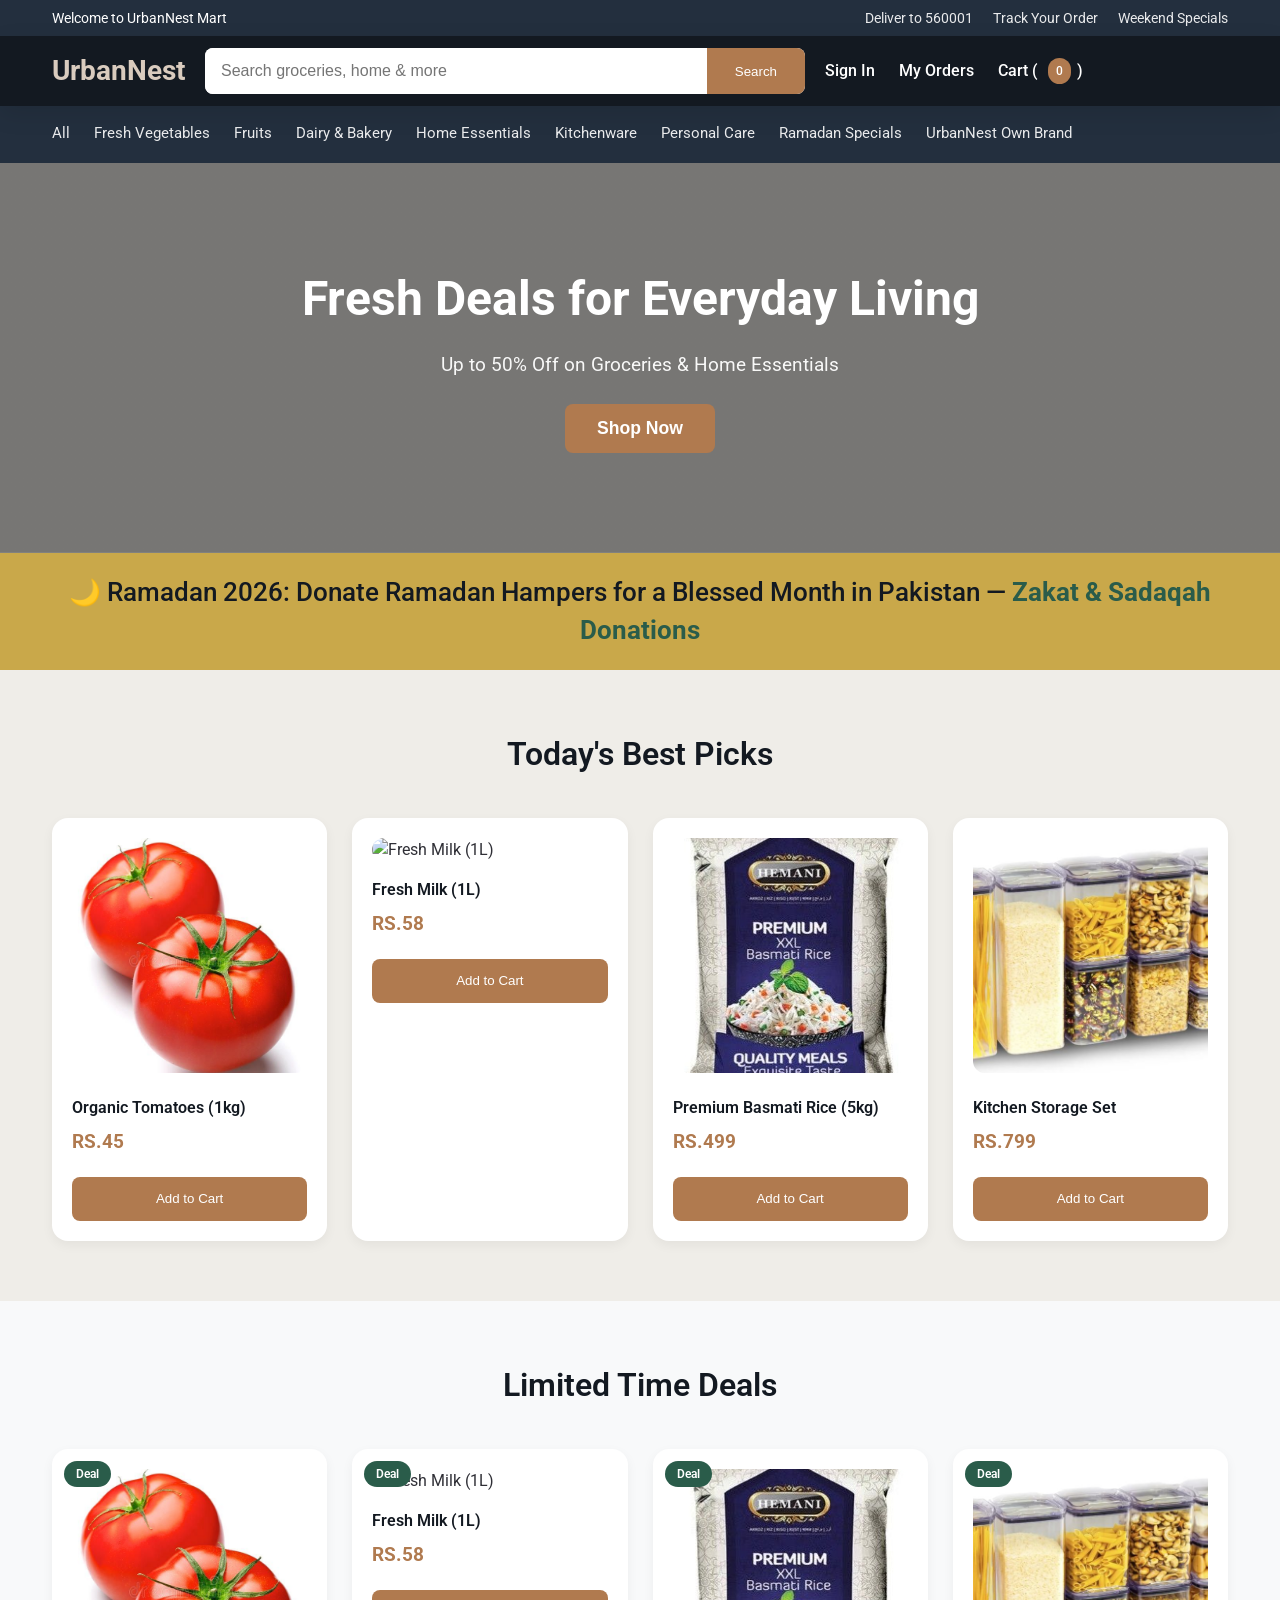
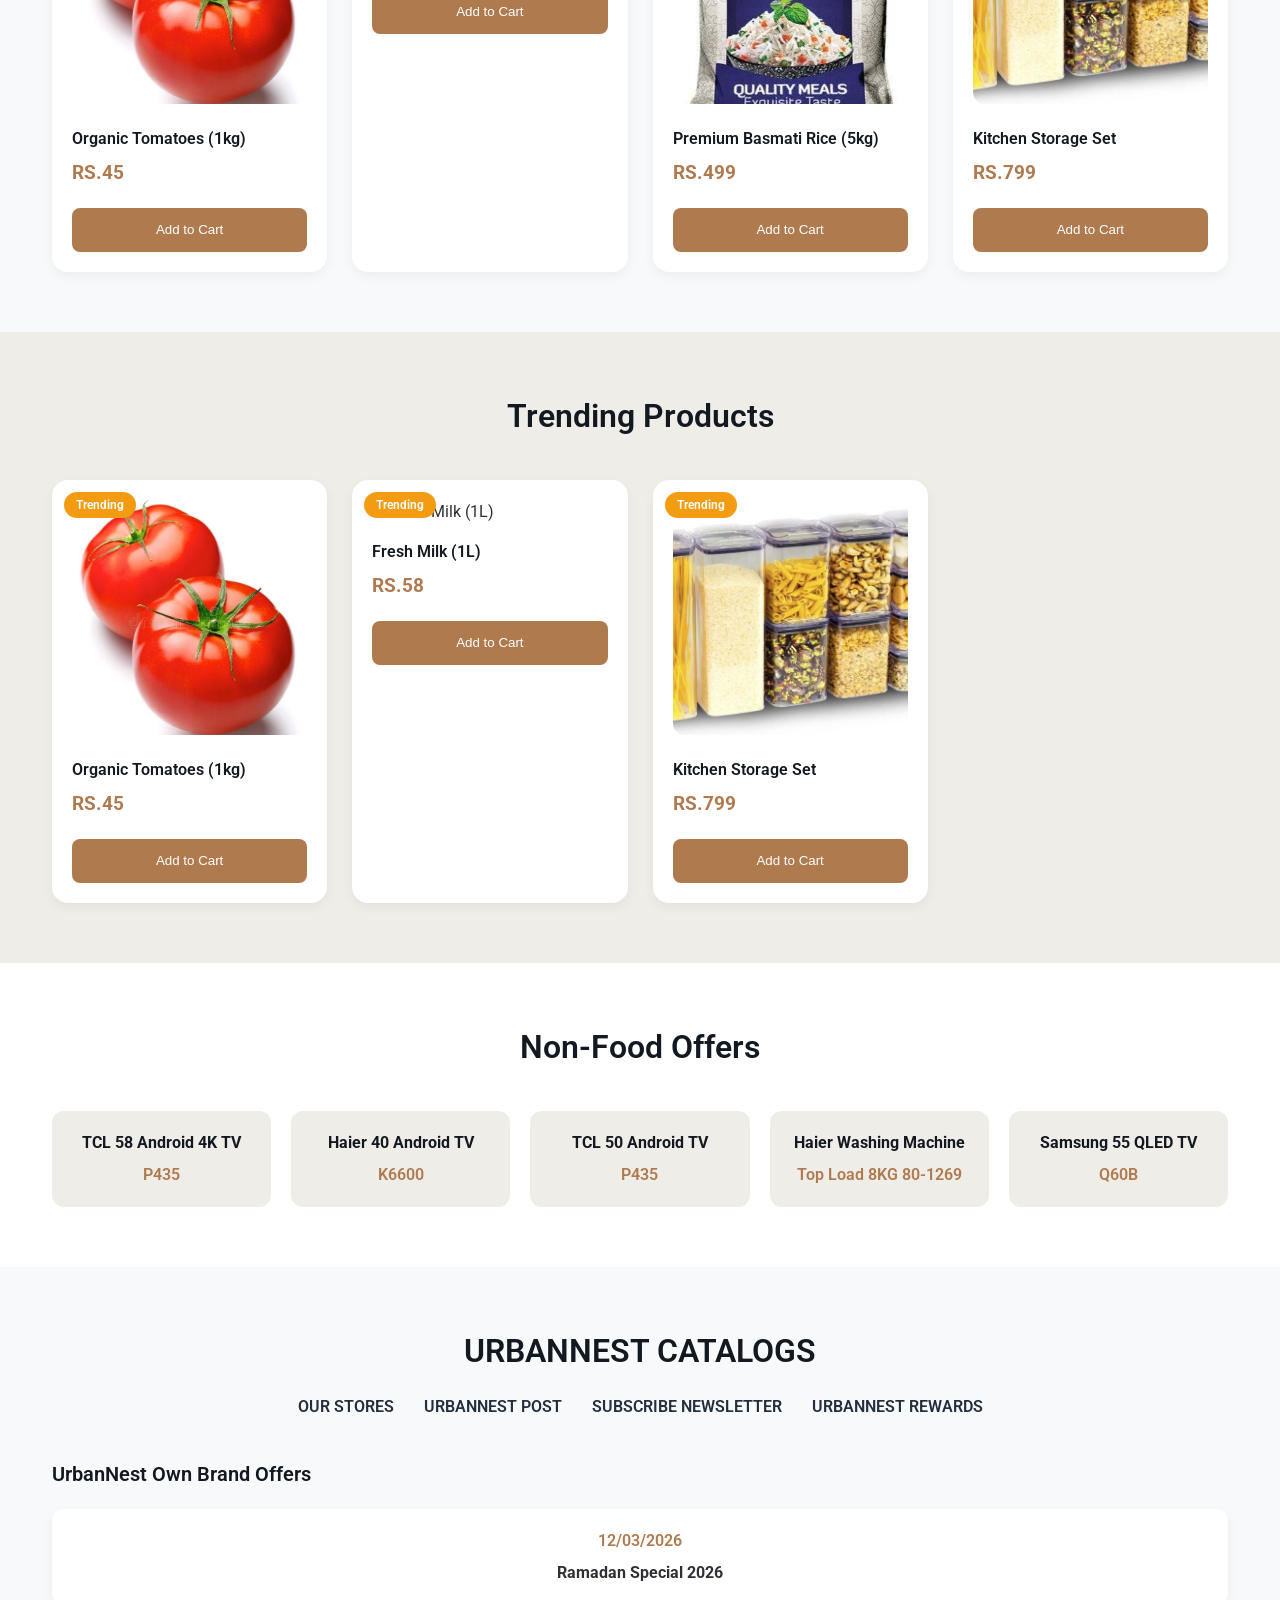
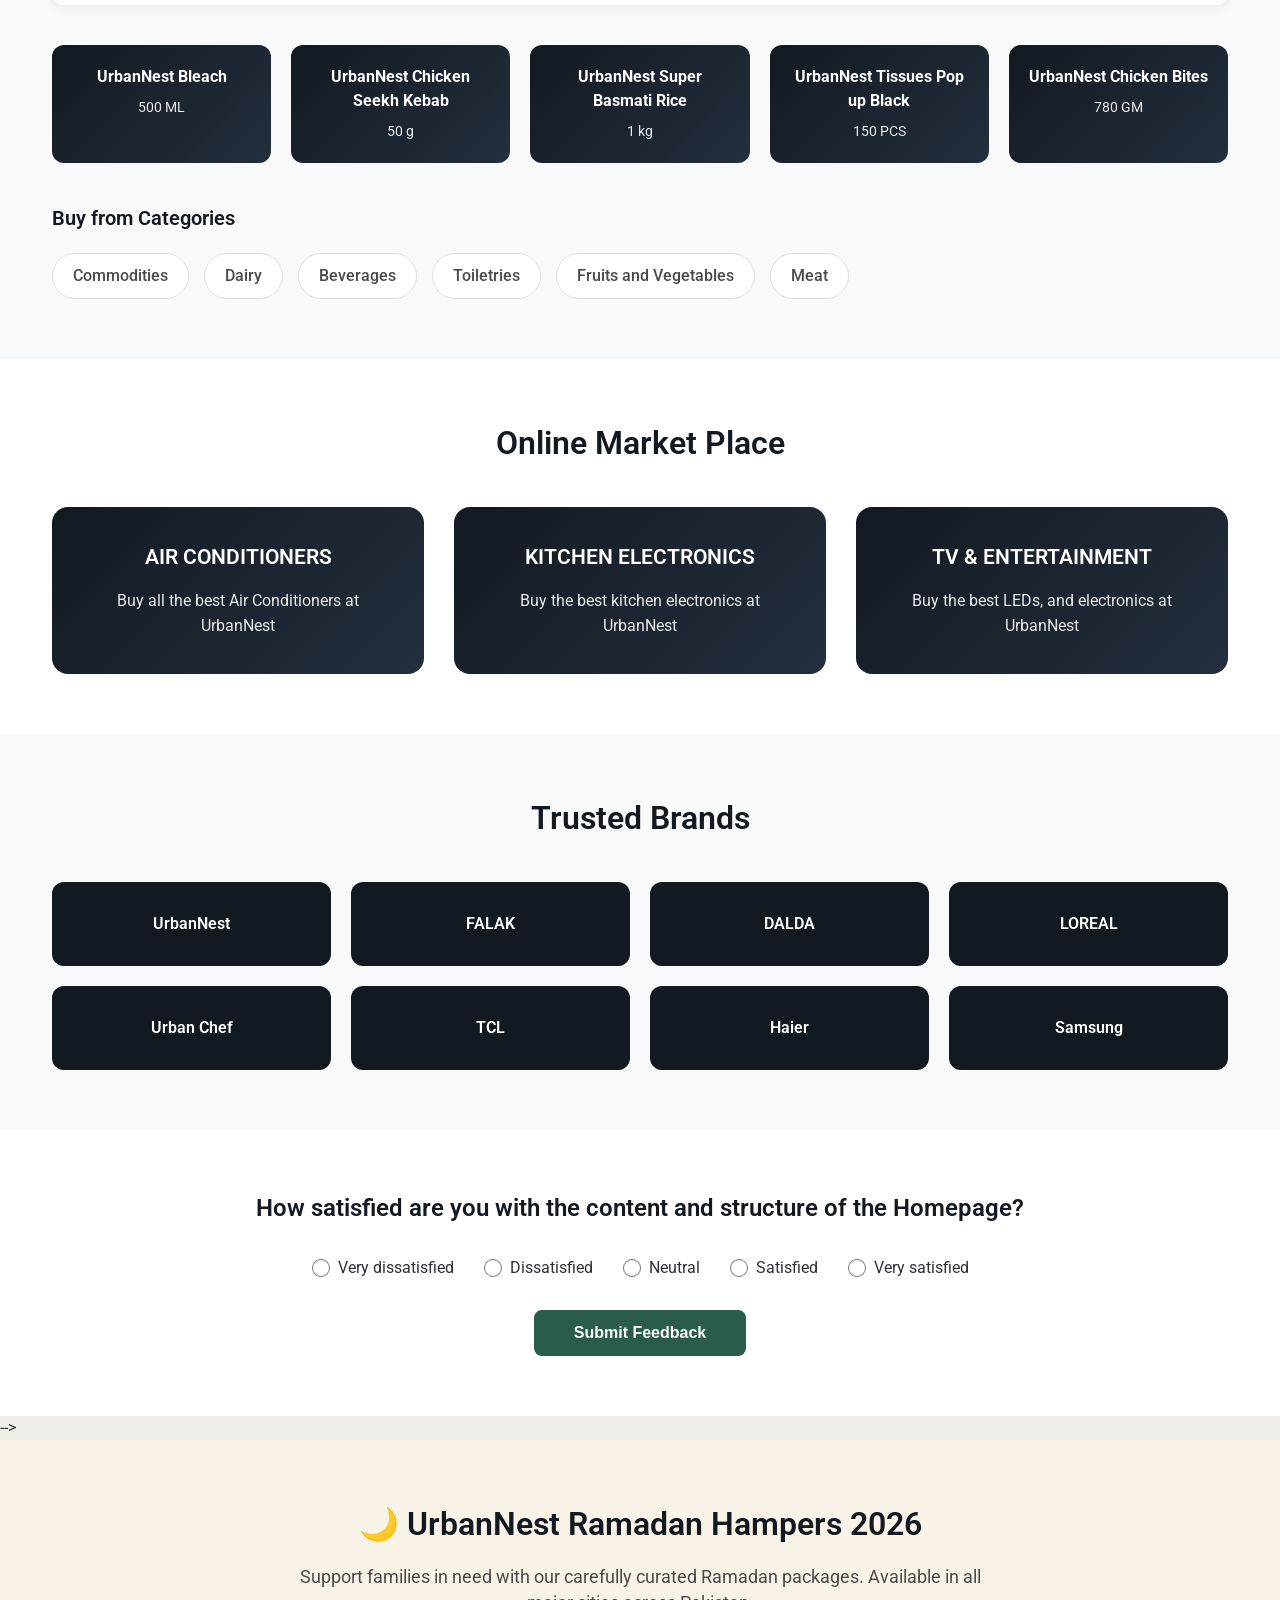
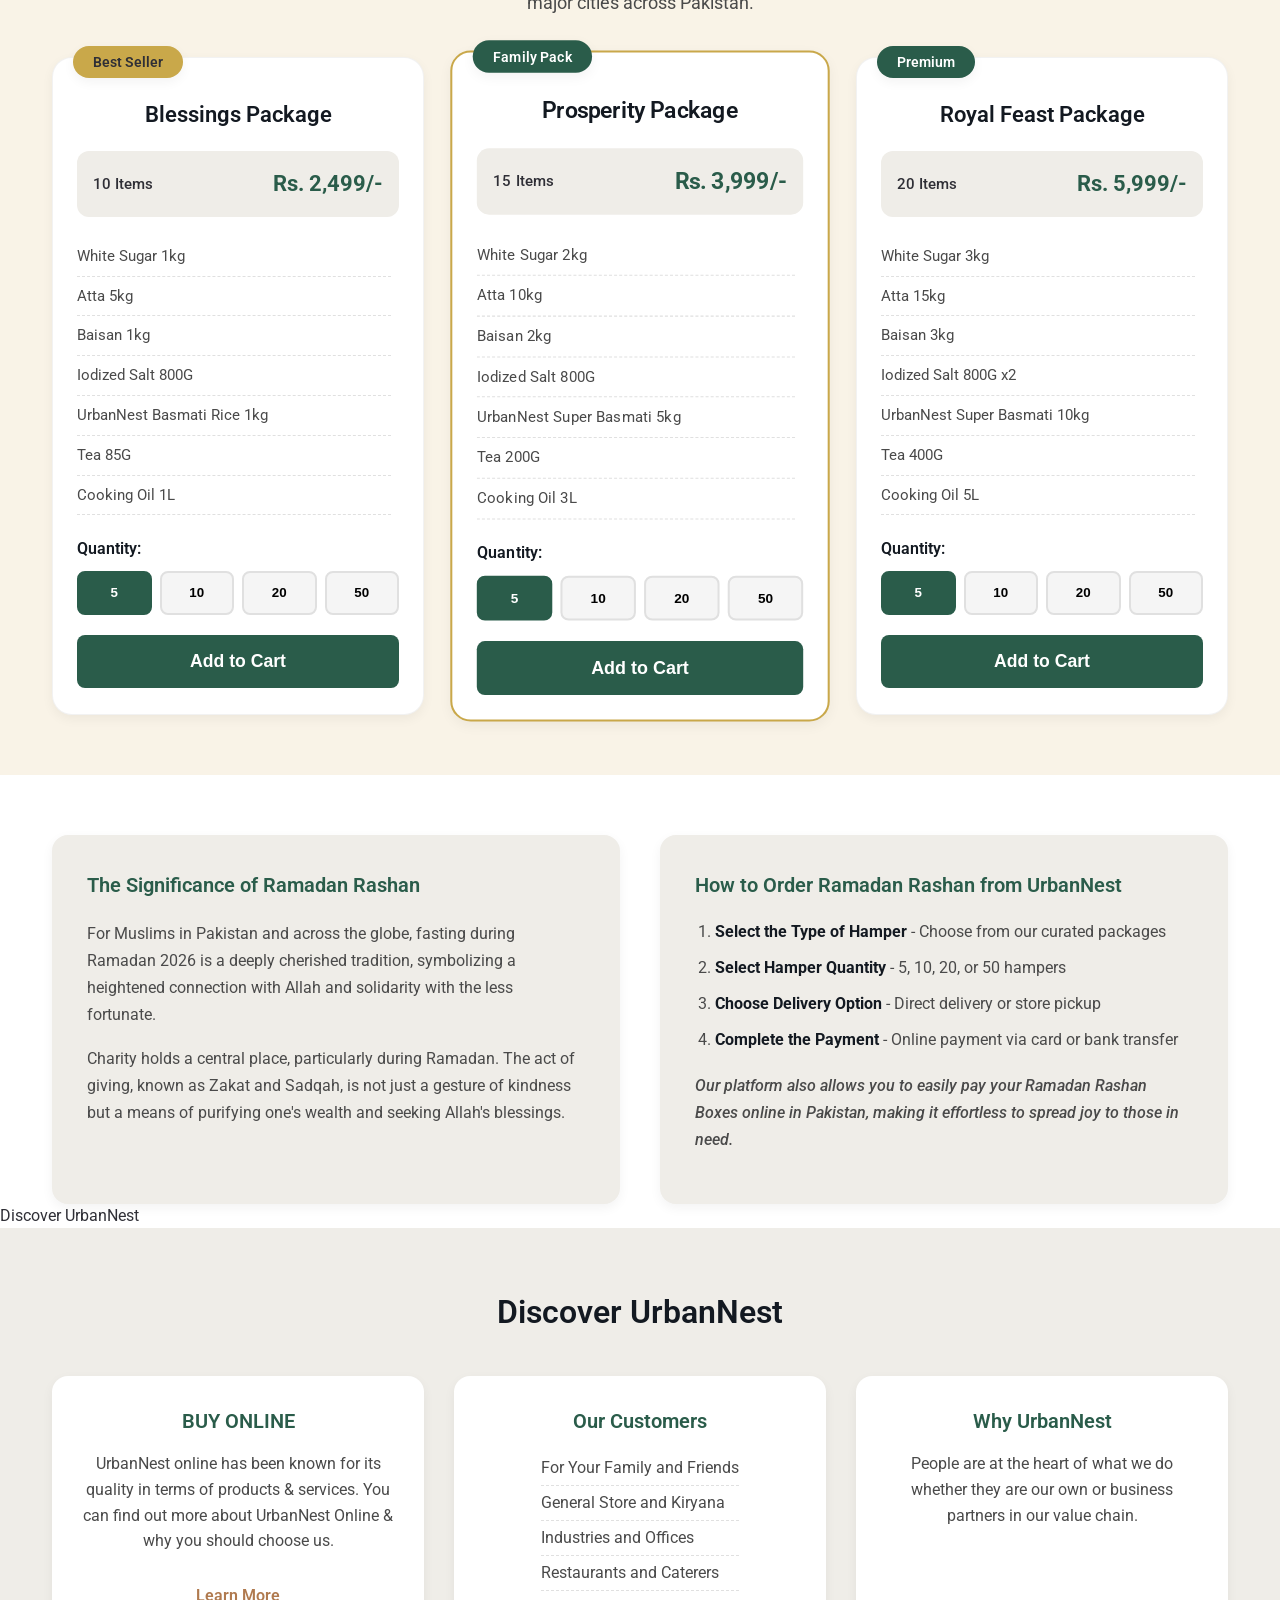
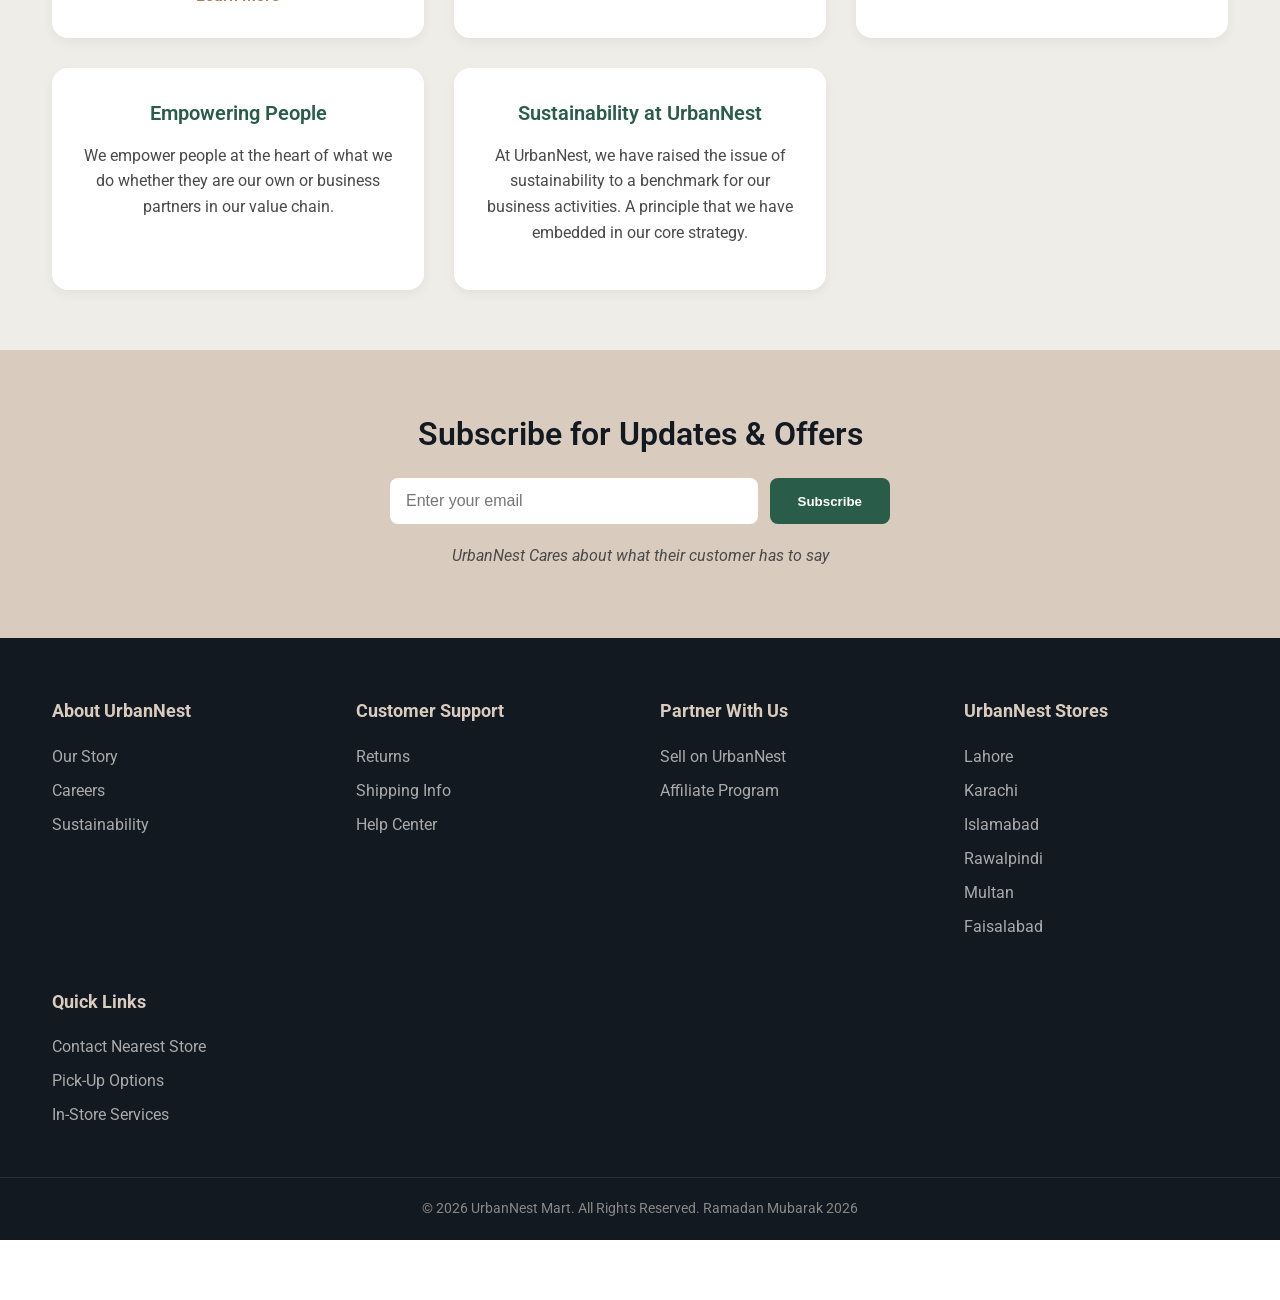
==== index.html @ 9dba978e "adjusted logical flow n margins" ====
<!doctype html>
<html lang="en">
  <head>
    <meta charset="UTF-8" />
    <meta name="viewport" content="width=device-width, initial-scale=1.0" />
    <title>UrbanNest Mart - Ramadan Hampers 2026</title>
    <link rel="stylesheet" href="style.css" />
    <link href="https://fonts.googleapis.com/css2?family=Roboto:wght@400;500;700&display=swap" rel="stylesheet" />
  </head>
  <body>
    <!-- ===== TOP UTILITIES & NAVIGATION ===== -->
    <!-- Top Utility Bar -->
    <div class="topbar">
      <div class="container topbar-inner">
        <span>Welcome to UrbanNest Mart</span>
        <div class="topbar-links">
          <a href="#">Deliver to 560001</a>
          <a href="#">Track Your Order</a>
          <a href="#">Weekend Specials</a>
        </div>
      </div>
    </div>

    <!-- Main Navbar -->
    <header class="navbar">
      <div class="container navbar-inner">
        <div class="logo">UrbanNest</div>
        <button class="nav-toggle">☰</button>
        <div class="search">
          <input type="text" placeholder="Search groceries, home & more" />
          <button type="button">Search</button>
        </div>
        <div class="nav-actions">
          <a href="#">Sign In</a>
          <a href="#">My Orders</a>
          <a href="cart.html"> Cart (<span id="cartCount">0</span>) </a>
        </div>
      </div>
    </header>

    <!-- Category Strip -->
    <div class="category-strip">
      <div class="container categories">
        <a href="#" onclick="filterProductsByCategory('all')">All</a>
        <a href="#" onclick="filterProductsByCategory('vegetables')">Fresh Vegetables</a>
        <a href="#" onclick="filterProductsByCategory('fruits')">Fruits</a>
        <a href="#" onclick="filterProductsByCategory('dairy')">Dairy & Bakery</a>
        <a href="#" onclick="filterProductsByCategory('home')">Home Essentials</a>
        <a href="#" onclick="filterProductsByCategory('kitchen')">Kitchenware</a>
        <a href="#" onclick="filterProductsByCategory('personal')">Personal Care</a>
        <a href="#">Ramadan Specials</a>
        <a href="#">UrbanNest Own Brand</a>
      </div>
    </div>

    <!-- ===== HERO & MAIN PROMOTIONS ===== -->
    <!-- Hero Section -->
    <section class="hero">
      <div class="container hero-content">
        <div class="hero-text">
          <h1>Fresh Deals for Everyday Living</h1>
          <p>Up to 50% Off on Groceries & Home Essentials</p>
          <button type="button">Shop Now</button>
        </div>
      </div>
    </section>

    <!-- Promo Banner -->
    <section class="promo-banner">
      <div class="container">
        <h2>
          🌙 Ramadan 2026: Donate Ramadan Hampers for a Blessed Month in Pakistan —
          <span class="highlight">Zakat & Sadaqah Donations</span>
        </h2>
      </div>
    </section>

    <!-- ===== PRODUCT SECTIONS ===== -->
    <!-- Today's Best Picks -->
    <section class="section">
      <div class="container">
        <div class="section-header">
          <h2>Today's Best Picks</h2>
        </div>
        <div class="product-grid" id="productGrid"></div>
      </div>
    </section>

    <!-- Limited Time Deals -->
    <section class="section light-bg">
      <div class="container">
        <div class="section-header">
          <h2>Limited Time Deals</h2>
        </div>
        <div class="product-grid" id="dealsGrid"></div>
      </div>
    </section>

    <!-- Trending Products -->
    <section class="section">
      <div class="container">
        <div class="section-header">
          <h2>Trending Products</h2>
        </div>
        <div class="product-grid" id="trendingGrid"></div>
      </div>
    </section>

    <!-- Non-Food Offers Section -->
    <section class="non-food-section">
      <div class="container">
        <h2>Non-Food Offers</h2>
        <div class="electronics-grid">
          <div class="electronic-item">
            <h4>TCL 58 Android 4K TV</h4>
            <p>P435</p>
          </div>
          <div class="electronic-item">
            <h4>Haier 40 Android TV</h4>
            <p>K6600</p>
          </div>
          <div class="electronic-item">
            <h4>TCL 50 Android TV</h4>
            <p>P435</p>
          </div>
          <div class="electronic-item">
            <h4>Haier Washing Machine</h4>
            <p>Top Load 8KG 80-1269</p>
          </div>
          <div class="electronic-item">
            <h4>Samsung 55 QLED TV</h4>
            <p>Q60B</p>
          </div>
        </div>
      </div>
    </section>

    <!-- UrbanNest Catalog Section -->
    <section class="catalog-section">
      <div class="container">
        <div class="catalog-header">
          <h2>URBANNEST CATALOGS</h2>
          <div class="catalog-links">
            <a href="#">OUR STORES</a>
            <a href="#">URBANNEST POST</a>
            <a href="#">SUBSCRIBE NEWSLETTER</a>
            <a href="#">URBANNEST REWARDS</a>
          </div>
        </div>

        <div class="own-brand-offers">
          <h3>UrbanNest Own Brand Offers</h3>
          <div class="offers-grid">
            <div class="offer-item">
              <span class="offer-date">12/03/2026</span>
              <h4>Ramadan Special 2026</h4>
            </div>
          </div>
        </div>

        <div class="brand-products">
          <div class="brand-product-card">
            <h4>UrbanNest Bleach</h4>
            <p>500 ML</p>
          </div>
          <div class="brand-product-card">
            <h4>UrbanNest Chicken Seekh Kebab</h4>
            <p>50 g</p>
          </div>
          <div class="brand-product-card">
            <h4>UrbanNest Super Basmati Rice</h4>
            <p>1 kg</p>
          </div>
          <div class="brand-product-card">
            <h4>UrbanNest Tissues Pop up Black</h4>
            <p>150 PCS</p>
          </div>
          <div class="brand-product-card">
            <h4>UrbanNest Chicken Bites</h4>
            <p>780 GM</p>
          </div>
        </div>

        <div class="category-buy-links">
          <h3>Buy from Categories</h3>
          <div class="category-tags">
            <a href="#">Commodities</a>
            <a href="#">Dairy</a>
            <a href="#">Beverages</a>
            <a href="#">Toiletries</a>
            <a href="#">Fruits and Vegetables</a>
            <a href="#">Meat</a>
          </div>
        </div>
      </div>
    </section>

    <!-- Online Marketplace Section -->
    <section class="marketplace-section">
      <div class="container">
        <h2>Online Market Place</h2>
        <div class="marketplace-grid">
          <div class="marketplace-card">
            <h3>AIR CONDITIONERS</h3>
            <p>Buy all the best Air Conditioners at UrbanNest</p>
          </div>
          <div class="marketplace-card">
            <h3>KITCHEN ELECTRONICS</h3>
            <p>Buy the best kitchen electronics at UrbanNest</p>
          </div>
          <div class="marketplace-card">
            <h3>TV & ENTERTAINMENT</h3>
            <p>Buy the best LEDs, and electronics at UrbanNest</p>
          </div>
        </div>
      </div>
    </section>

    <!-- Brands Section -->
    <section class="section light-bg">
      <div class="container">
        <div class="section-header">
          <h2>Trusted Brands</h2>
        </div>
        <div class="brand-grid">
          <div class="brand-card">UrbanNest</div>
          <div class="brand-card">FALAK</div>
          <div class="brand-card">DALDA</div>
          <div class="brand-card">LOREAL</div>
          <div class="brand-card">Urban Chef</div>
          <div class="brand-card">TCL</div>
          <div class="brand-card">Haier</div>
          <div class="brand-card">Samsung</div>
        </div>
      </div>
    </section>

 
    <!-- ===== FEEDBACK SECTION ===== -->
    <section class="feedback-section">
      <div class="container">
        <h2>How satisfied are you with the content and structure of the Homepage?</h2>
        <div class="rating-options">
          <label><input type="radio" name="satisfaction" value="1"> Very dissatisfied</label>
          <label><input type="radio" name="satisfaction" value="2"> Dissatisfied</label>
          <label><input type="radio" name="satisfaction" value="3"> Neutral</label>
          <label><input type="radio" name="satisfaction" value="4"> Satisfied</label>
          <label><input type="radio" name="satisfaction" value="5"> Very satisfied</label>
        </div>
        <button class="submit-feedback">Submit Feedback</button>
      </div>
    </section> -->

    <!-- Ramadan Hampers Section (Featured) -->
    <section class="ramadan-hampers-section">
      <div class="container">
        <div class="section-header">
          <h2>🌙 UrbanNest Ramadan Hampers 2026</h2>
          <p>Support families in need with our carefully curated Ramadan packages. Available in all major cities across Pakistan.</p>
        </div>

        <div class="hampers-grid">
          <!-- Package 1 - Blessings -->
          <div class="hamper-card">
            <div class="hamper-badge">Best Seller</div>
            <h3>Blessings Package</h3>
            <div class="hamper-items-info">
              <span class="items-count">10 Items</span>
              <span class="hamper-price">Rs. 2,499/-</span>
            </div>
            <div class="hamper-items-list">
              <ul>
                <li>White Sugar 1kg</li>
                <li>Atta 5kg</li>
                <li>Baisan 1kg</li>
                <li>Iodized Salt 800G</li>
                <li>UrbanNest Basmati Rice 1kg</li>
                <li>Tea 85G</li>
                <li>Cooking Oil 1L</li>
                <li>Dates 500g</li>
                <li>Lentils 1kg</li>
                <li>Milk Powder 400g</li>
              </ul>
            </div>
            <div class="quantity-selector">
              <label>Quantity:</label>
              <div class="quantity-buttons">
                <button class="qty-option active" data-qty="5">5</button>
                <button class="qty-option" data-qty="10">10</button>
                <button class="qty-option" data-qty="20">20</button>
                <button class="qty-option" data-qty="50">50</button>
              </div>
            </div>
            <button class="add-hamper-btn" data-package="1" data-price="2499">Add to Cart</button>
          </div>

          <!-- Package 2 - Prosperity (Featured) -->
          <div class="hamper-card featured">
            <div class="hamper-badge premium">Family Pack</div>
            <h3>Prosperity Package</h3>
            <div class="hamper-items-info">
              <span class="items-count">15 Items</span>
              <span class="hamper-price">Rs. 3,999/-</span>
            </div>
            <div class="hamper-items-list">
              <ul>
                <li>White Sugar 2kg</li>
                <li>Atta 10kg</li>
                <li>Baisan 2kg</li>
                <li>Iodized Salt 800G</li>
                <li>UrbanNest Super Basmati 5kg</li>
                <li>Tea 200G</li>
                <li>Cooking Oil 3L</li>
                <li>Dates 1kg</li>
                <li>Lentils Mix 2kg</li>
                <li>Milk Powder 800g</li>
                <li>UrbanNest Chicken Bites 780g</li>
                <li>UrbanNest Bleach 500ml</li>
                <li>UrbanNest Tissues 150 pcs</li>
                <li>UrbanNest Chicken Seekh Kebab 50g</li>
              </ul>
            </div>
            <div class="quantity-selector">
              <label>Quantity:</label>
              <div class="quantity-buttons">
                <button class="qty-option active" data-qty="5">5</button>
                <button class="qty-option" data-qty="10">10</button>
                <button class="qty-option" data-qty="20">20</button>
                <button class="qty-option" data-qty="50">50</button>
              </div>
            </div>
            <button class="add-hamper-btn" data-package="2" data-price="3999">Add to Cart</button>
          </div>

          <!-- Package 3 - Royal Feast -->
          <div class="hamper-card">
            <div class="hamper-badge premium">Premium</div>
            <h3>Royal Feast Package</h3>
            <div class="hamper-items-info">
              <span class="items-count">20 Items</span>
              <span class="hamper-price">Rs. 5,999/-</span>
            </div>
            <div class="hamper-items-list">
              <ul>
                <li>White Sugar 3kg</li>
                <li>Atta 15kg</li>
                <li>Baisan 3kg</li>
                <li>Iodized Salt 800G x2</li>
                <li>UrbanNest Super Basmati 10kg</li>
                <li>Tea 400G</li>
                <li>Cooking Oil 5L</li>
                <li>Premium Dates 1.5kg</li>
                <li>Lentils Premium Mix 3kg</li>
                <li>Milk Powder 1.2kg</li>
                <li>UrbanNest Chicken Bites 780g x2</li>
                <li>UrbanNest Bleach 500ml x2</li>
                <li>UrbanNest Tissues 150 pcs x2</li>
                <li>UrbanNest Chicken Seekh Kebab 100g</li>
                <li>UrbanNest Basmati Rice 1kg</li>
                <li>Vegetable Ghee 2kg</li>
                <li>Vermicelli 500g</li>
                <li>Chickpeas 1kg</li>
                <li>Beans 500g</li>
                <li>Tomato Paste 400g</li>
              </ul>
            </div>
            <div class="quantity-selector">
              <label>Quantity:</label>
              <div class="quantity-buttons">
                <button class="qty-option active" data-qty="5">5</button>
                <button class="qty-option" data-qty="10">10</button>
                <button class="qty-option" data-qty="20">20</button>
                <button class="qty-option" data-qty="50">50</button>
              </div>
            </div>
            <button class="add-hamper-btn" data-package="3" data-price="5999">Add to Cart</button>
          </div>
        </div>
      </div>
    </section>

    <!-- ===== ZAKAT & SADAQAH INFORMATION ===== -->
    <section class="zakat-info-section">
      <div class="container">
        <div class="info-grid">
          <div class="info-card">
            <h3>The Significance of Ramadan Rashan</h3>
            <p>For Muslims in Pakistan and across the globe, fasting during Ramadan 2026 is a deeply cherished tradition, symbolizing a heightened connection with Allah and solidarity with the less fortunate.</p>
            <p>Charity holds a central place, particularly during Ramadan. The act of giving, known as Zakat and Sadqah, is not just a gesture of kindness but a means of purifying one's wealth and seeking Allah's blessings.</p>
          </div>
          <div class="info-card">
            <h3>How to Order Ramadan Rashan from UrbanNest</h3>
            <ol class="steps-list">
              <li><strong>Select the Type of Hamper</strong> - Choose from our curated packages</li>
              <li><strong>Select Hamper Quantity</strong> - 5, 10, 20, or 50 hampers</li>
              <li><strong>Choose Delivery Option</strong> - Direct delivery or store pickup</li>
              <li><strong>Complete the Payment</strong> - Online payment via card or bank transfer</li>
            </ol>
            <p class="note">Our platform also allows you to easily pay your Ramadan Rashan Boxes online in Pakistan, making it effortless to spread joy to those in need.</p>
          </div>
        </div>
      </div>
    <!-- </section>
     
    ===== TRUST & ENGAGEMENT ===== -->
    Discover UrbanNest
    <section class="discover-section">
      <div class="container">
        <h2>Discover UrbanNest</h2>
        <div class="discover-grid">
          <div class="discover-card">
            <h3>BUY ONLINE</h3>
            <p>UrbanNest online has been known for its quality in terms of products & services. You can find out more about UrbanNest Online & why you should choose us.</p>
            <a href="#">Learn More</a>
          </div>
          <div class="discover-card">
            <h3>Our Customers</h3>
            <ul>
              <li>For Your Family and Friends</li>
              <li>General Store and Kiryana</li>
              <li>Industries and Offices</li>
              <li>Restaurants and Caterers</li>
            </ul>
          </div>
          <div class="discover-card">
            <h3>Why UrbanNest</h3>
            <p>People are at the heart of what we do whether they are our own or business partners in our value chain.</p>
          </div>
          <div class="discover-card">
            <h3>Empowering People</h3>
            <p>We empower people at the heart of what we do whether they are our own or business partners in our value chain.</p>
          </div>
          <div class="discover-card">
            <h3>Sustainability at UrbanNest</h3>
            <p>At UrbanNest, we have raised the issue of sustainability to a benchmark for our business activities. A principle that we have embedded in our core strategy.</p>
          </div>
        </div>
      </div>
    </section>

    <!-- ===== NEWSLETTER SECTION ===== -->
    <section class="newsletter">
      <div class="container newsletter-inner">
        <h2>Subscribe for Updates & Offers</h2>
        <form class="newsletter-form">
          <input type="email" placeholder="Enter your email" required />
          <button type="submit">Subscribe</button>
        </form>
        <p class="feedback-note">UrbanNest Cares about what their customer has to say</p>
      </div>
    </section>


    <!-- ===== FOOTER ===== -->
    <footer class="footer">
      <div class="container footer-grid">
        <div>
          <h4>About UrbanNest</h4>
          <a href="#">Our Story</a>
          <a href="#">Careers</a>
          <a href="#">Sustainability</a>
        </div>
        <div>
          <h4>Customer Support</h4>
          <a href="#">Returns</a>
          <a href="#">Shipping Info</a>
          <a href="#">Help Center</a>
        </div>
        <div>
          <h4>Partner With Us</h4>
          <a href="#">Sell on UrbanNest</a>
          <a href="#">Affiliate Program</a>
        </div>
        <div>
          <h4>UrbanNest Stores</h4>
          <a href="#">Lahore</a>
          <a href="#">Karachi</a>
          <a href="#">Islamabad</a>
          <a href="#">Rawalpindi</a>
          <a href="#">Multan</a>
          <a href="#">Faisalabad</a>
        </div>
        <div>
          <h4>Quick Links</h4>
          <a href="#">Contact Nearest Store</a>
          <a href="#">Pick-Up Options</a>
          <a href="#">In-Store Services</a>
        </div>
      </div>
      <p class="copyright">© 2026 UrbanNest Mart. All Rights Reserved. Ramadan Mubarak 2026</p>
    </footer>

    <!-- SCRIPTS -->
    <script src="js/products.js"></script>
    <script src="js/app.js"></script>
    <script src="js/cart.js"></script>
  </body>
</html>
---- style.css ----
:root {
  --primary-dark: #131921;
  --primary-medium: #232f3e;
  --primary-soft: #6C8FA3;
  --primary-soft-dark: #4F6E7D;
  --accent: #B07A4F;
  --accent-light: #D9CBBE;
  --bg-light: #EFEDE8;
  --bg-white: #ffffff;
  --text-dark: #2F2F36;
  --text-medium: #4a4a4a;
  --text-light: #666666;
  --ramadan-gold: #C9A84A;
  --ramadan-green: #2A5C4A;
  --ramadan-bg: #F9F3E7;
  --border-light: #e0e0e0;
  --shadow-sm: 0 4px 12px rgba(0,0,0,0.05);
  --shadow-md: 0 8px 24px rgba(0,0,0,0.1);
  --shadow-lg: 0 16px 32px rgba(0,0,0,0.15);
  --transition: all 0.3s ease;
}

* {
  box-sizing: border-box;
  margin: 0;
  padding: 0;
}

html, body {
  overflow-x: hidden;
  scroll-behavior: smooth;
}

body {
  font-family: "Roboto", sans-serif;
  background: var(--bg-light);
  font-size: 16px;
  line-height: 1.5;
  color: var(--text-dark);
}

.container {
  width: min(1300px, 95%);
  margin: 0 auto;
  padding: 0 20px;
}

h2 {
  font-size: 2rem;
  font-weight: 600;
  color: var(--primary-dark);
  margin-bottom: 1rem;
}

h3 {
  font-size: 1.25rem;
  font-weight: 600;
  color: var(--primary-dark);
  margin-bottom: 0.75rem;
}

.section-header {
  text-align: center;
  margin-bottom: 2.5rem;
}

.section-header p {
  color: var(--text-medium);
  max-width: 700px;
  margin: 0 auto;
  font-size: 1.1rem;
}

button {
  min-height: 44px;
  cursor: pointer;
  border-radius: 8px;
  border: none;
  font-weight: 500;
  transition: var(--transition);
}

/* ===== TOP UTILITIES & NAVIGATION ===== */
.topbar {
  background: var(--primary-medium);
  color: white;
  font-size: 0.85rem;
  padding: 8px 0;
}

.topbar-inner {
  display: flex;
  justify-content: space-between;
  align-items: center;
  flex-wrap: wrap;
  gap: 10px;
}

.topbar-links {
  display: flex;
  gap: 20px;
}

.topbar-links a {
  color: white;
  text-decoration: none;
  opacity: 0.9;
  transition: opacity 0.2s;
}

.topbar-links a:hover {
  opacity: 1;
}

.navbar {
  background: var(--primary-dark);
  color: white;
  padding: 12px 0;
  position: sticky;
  top: 0;
  z-index: 1000;
  box-shadow: var(--shadow-md);
}

.navbar-inner {
  display: flex;
  align-items: center;
  gap: 20px;
}

.logo {
  font-size: 1.75rem;
  font-weight: 700;
  color: var(--accent-light);
  white-space: nowrap;
}

.nav-toggle {
  display: none;
  background: none;
  color: white;
  font-size: 1.75rem;
  padding: 0 10px;
}

.search {
  flex: 1;
  display: flex;
  background: var(--bg-white);
  border-radius: 8px;
  overflow: hidden;
  max-width: 600px;
}

.search input {
  flex: 1;
  padding: 14px 16px;
  border: none;
  outline: none;
  font-size: 1rem;
}

.search button {
  background: var(--accent);
  color: white;
  padding: 0 28px;
  border-radius: 0;
  min-height: 100%;
}

.search button:hover {
  background: var(--primary-soft-dark);
}

.nav-actions {
  display: flex;
  align-items: center;
  gap: 24px;
}

.nav-actions a {
  color: white;
  text-decoration: none;
  display: flex;
  align-items: center;
  gap: 6px;
  font-weight: 500;
}

#cartCount {
  background: var(--accent);
  padding: 4px 8px;
  border-radius: 20px;
  font-size: 0.75rem;
  margin-left: 4px;
}

.category-strip {
  background: var(--primary-medium);
  padding: 12px 0;
}

.categories {
  display: flex;
  gap: 24px;
  overflow-x: auto;
  scrollbar-width: none;
}

.categories::-webkit-scrollbar {
  display: none;
}

.categories a {
  color: white;
  text-decoration: none;
  white-space: nowrap;
  padding: 4px 0;
  font-size: 0.95rem;
  opacity: 0.9;
  transition: opacity 0.2s;
  border-bottom: 2px solid transparent;
}

.categories a:hover {
  opacity: 1;
  border-bottom-color: var(--accent);
}

/* ===== HERO SECTION ===== */
.hero {
  background: linear-gradient(rgba(0,0,0,0.5), rgba(0,0,0,0.5)), url('assets/images/hero-bg.jpg');
  background-size: cover;
  background-position: center;
  color: white;
  padding: 100px 0;
  text-align: center;
}

.hero h1 {
  font-size: clamp(2rem, 5vw, 3rem);
  margin-bottom: 16px;
}

.hero p {
  font-size: 1.2rem;
  margin-bottom: 24px;
  opacity: 0.95;
}

.hero button {
  background: var(--accent);
  padding: 14px 32px;
  font-size: 1.1rem;
  font-weight: 600;
  color: white;
}

.hero button:hover {
  background: var(--primary-soft-dark);
  transform: translateY(-2px);
  box-shadow: var(--shadow-lg);
}

/* ===== PROMO BANNER ===== */
.promo-banner {
  background: var(--ramadan-gold);
  color: var(--text-dark);
  text-align: center;
  padding: 20px 0;
}

.promo-banner h2 {
  font-size: clamp(1rem, 2.5vw, 1.6rem);
  font-weight: 500;
  margin-bottom: 0;
}

.promo-banner .highlight {
  color: var(--ramadan-green);
  font-weight: 700;
}

/* ===== SECTION STYLES ===== */
.section {
  padding: 60px 0;
}

.section.light-bg {
  background: #f8f9fa;
}

/* ===== PRODUCT SECTIONS ===== */
/* Today's Best Picks - #productGrid */
/* Limited Time Deals - #dealsGrid */
/* Trending Products - #trendingGrid */
.product-grid {
  display: grid;
  grid-template-columns: repeat(4, 1fr);
  gap: 25px;
}

#trendingGrid {
  display: grid;
  grid-template-columns: repeat(4, 1fr);
  gap: 25px;
  justify-content: center;
  margin: 0 auto;
  width: 100%;
}

#trendingGrid:empty {
  display: none;
}

.product-card {
  background: var(--bg-white);
  padding: 20px;
  border-radius: 16px;
  box-shadow: var(--shadow-sm);
  transition: var(--transition);
  position: relative;
}

.product-card:hover {
  transform: translateY(-6px);
  box-shadow: var(--shadow-md);
}

.product-card img {
  width: 100%;
  aspect-ratio: 1;
  object-fit: cover;
  border-radius: 12px;
  margin-bottom: 16px;
}

.product-card h3 {
  font-size: 1rem;
  margin-bottom: 8px;
}

.price {
  color: var(--accent);
  font-weight: 700;
  font-size: 1.2rem;
  margin: 8px 0;
}

.add-to-cart {
  width: 100%;
  padding: 12px;
  background: var(--accent);
  color: white;
  border-radius: 8px;
  margin-top: 12px;
}

.add-to-cart:hover {
  background: var(--primary-soft-dark);
}

.badge {
  position: absolute;
  top: 12px;
  left: 12px;
  padding: 4px 12px;
  border-radius: 20px;
  font-size: 0.75rem;
  font-weight: 600;
  color: white;
}

.trending {
  background: #f39c12;
}

.deal {
  background: var(--ramadan-green);
}

/* ===== RAMADAN HAMPERS SECTION ===== */
.ramadan-hampers-section {
  padding: 60px 0;
  background: var(--ramadan-bg);
}

.hampers-grid {
  display: grid;
  grid-template-columns: repeat(3, 1fr);
  gap: 30px;
}

.hamper-card {
  background: var(--bg-white);
  border-radius: 20px;
  padding: 24px;
  box-shadow: var(--shadow-sm);
  position: relative;
  transition: var(--transition);
  border: 1px solid rgba(0,0,0,0.05);
}

.hamper-card:hover {
  transform: translateY(-8px);
  box-shadow: var(--shadow-lg);
}

.hamper-card.featured {
  border: 2px solid var(--ramadan-gold);
  transform: scale(1.02);
}

.hamper-badge {
  position: absolute;
  top: -12px;
  left: 20px;
  background: var(--ramadan-gold);
  color: var(--text-dark);
  padding: 6px 20px;
  border-radius: 30px;
  font-size: 0.85rem;
  font-weight: 600;
  box-shadow: var(--shadow-sm);
}

.hamper-badge.premium {
  background: var(--ramadan-green);
  color: white;
}

.hamper-card h3 {
  font-size: 1.4rem;
  margin: 16px 0 20px;
  text-align: center;
}

.hamper-items-info {
  background: var(--bg-light);
  padding: 16px;
  border-radius: 12px;
  margin-bottom: 20px;
  display: flex;
  justify-content: space-between;
  align-items: center;
}

.items-count {
  font-size: 0.95rem;
  color: var(--text-dark);
  font-weight: 500;
}

.hamper-price {
  font-size: 1.4rem;
  font-weight: 700;
  color: var(--ramadan-green);
}

.hamper-items-list {
  margin-bottom: 20px;
  max-height: 280px;
  overflow-y: auto;
  padding-right: 8px;
}

.hamper-items-list ul {
  list-style: none;
}

.hamper-items-list li {
  padding: 8px 0;
  border-bottom: 1px dashed var(--border-light);
  color: var(--text-medium);
  font-size: 0.95rem;
}

.hamper-items-list li:last-child {
  border-bottom: none;
}

.quantity-selector {
  margin: 20px 0;
}

.quantity-selector label {
  display: block;
  font-weight: 600;
  margin-bottom: 10px;
  color: var(--primary-dark);
}

.quantity-buttons {
  display: flex;
  gap: 8px;
}

.qty-option {
  flex: 1;
  padding: 10px;
  background: #f5f5f5;
  border: 2px solid var(--border-light);
  border-radius: 8px;
  font-weight: 600;
  min-height: 44px;
}

.qty-option:hover {
  background: var(--accent-light);
}

.qty-option.active {
  background: var(--ramadan-green);
  border-color: var(--ramadan-green);
  color: white;
}

.add-hamper-btn {
  width: 100%;
  padding: 16px;
  background: var(--ramadan-green);
  color: white;
  font-size: 1.1rem;
  font-weight: 600;
  border-radius: 8px;
}

.add-hamper-btn:hover {
  background: var(--primary-soft-dark);
}

/* ===== NON-FOOD OFFERS ===== */
.non-food-section {
  padding: 60px 0;
  background: white;
}

.non-food-section h2 {
  text-align: center;
  margin-bottom: 40px;
}

.electronics-grid {
  display: grid;
  grid-template-columns: repeat(5, 1fr);
  gap: 20px;
}

.electronic-item {
  background: var(--bg-light);
  padding: 20px;
  border-radius: 12px;
  text-align: center;
  transition: var(--transition);
}

.electronic-item:hover {
  transform: translateY(-4px);
  box-shadow: var(--shadow-md);
}

.electronic-item h4 {
  color: var(--primary-dark);
  margin-bottom: 8px;
  font-size: 1rem;
}

.electronic-item p {
  color: var(--accent);
  font-weight: 600;
}

/* ===== CATALOG SECTION ===== */
.catalog-section {
  padding: 60px 0;
  background: #f8f9fa;
}

.catalog-header {
  text-align: center;
  margin-bottom: 40px;
}

.catalog-header h2 {
  margin-bottom: 20px;
}

.catalog-links {
  display: flex;
  justify-content: center;
  gap: 30px;
  flex-wrap: wrap;
}

.catalog-links a {
  color: var(--primary-medium);
  text-decoration: none;
  font-weight: 600;
  transition: color 0.3s;
}

.catalog-links a:hover {
  color: var(--accent);
}

.own-brand-offers {
  margin-bottom: 40px;
}

.own-brand-offers h3 {
  margin-bottom: 20px;
}

.offers-grid {
  display: grid;
  grid-template-columns: repeat(auto-fit, minmax(200px, 1fr));
  gap: 20px;
}

.offer-item {
  background: var(--bg-white);
  padding: 20px;
  border-radius: 12px;
  text-align: center;
  box-shadow: var(--shadow-sm);
}

.offer-date {
  color: var(--accent);
  font-weight: 600;
  margin-bottom: 8px;
  display: block;
}

.brand-products {
  display: grid;
  grid-template-columns: repeat(5, 1fr);
  gap: 20px;
  margin: 40px 0;
}

.brand-product-card {
  background: linear-gradient(135deg, var(--primary-dark), var(--primary-medium));
  color: white;
  padding: 20px;
  border-radius: 12px;
  text-align: center;
  transition: var(--transition);
}

.brand-product-card:hover {
  transform: translateY(-5px);
  box-shadow: var(--shadow-md);
}

.brand-product-card h4 {
  font-size: 1rem;
  margin-bottom: 8px;
}

.brand-product-card p {
  font-size: 0.9rem;
  opacity: 0.9;
}

.category-buy-links h3 {
  margin-bottom: 20px;
}

.category-tags {
  display: flex;
  flex-wrap: wrap;
  gap: 15px;
}

.category-tags a {
  background: var(--bg-white);
  color: var(--text-medium);
  text-decoration: none;
  padding: 10px 20px;
  border-radius: 30px;
  font-weight: 500;
  transition: var(--transition);
  border: 1px solid var(--border-light);
}

.category-tags a:hover {
  background: var(--accent);
  color: white;
  border-color: var(--accent);
}

/* ===== MARKETPLACE SECTION ===== */
.marketplace-section {
  padding: 60px 0;
  background: white;
}

.marketplace-section h2 {
  text-align: center;
  margin-bottom: 40px;
}

.marketplace-grid {
  display: grid;
  grid-template-columns: repeat(3, 1fr);
  gap: 30px;
}

.marketplace-card {
  background: linear-gradient(135deg, var(--primary-dark), var(--primary-medium));
  color: white;
  padding: 35px;
  border-radius: 16px;
  text-align: center;
  transition: var(--transition);
}

.marketplace-card:hover {
  transform: translateY(-8px);
  box-shadow: var(--shadow-lg);
}

.marketplace-card h3 {
  color: white;
  font-size: 1.3rem;
  margin-bottom: 15px;
}

.marketplace-card p {
  opacity: 0.9;
  line-height: 1.6;
}

/* ===== TRUSTED BRANDS ===== */
.brand-grid {
  display: grid;
  grid-template-columns: repeat(4, 1fr);
  gap: 20px;
}

.brand-card {
  background: var(--primary-dark);
  color: white;
  padding: 30px;
  text-align: center;
  border-radius: 12px;
  font-weight: 600;
  transition: var(--transition);
}

.brand-card:hover {
  transform: translateY(-4px);
  box-shadow: var(--shadow-md);
}

/* ===== DISCOVER URBANNEST SECTION ===== */
.discover-section {
  padding: 60px 0;
  background: var(--bg-light);
  width: 100%;
  overflow: hidden;
}

.discover-section h2 {
  text-align: center;
  margin-bottom: 40px;
  width: 100%;
}

.discover-grid {
  display: grid;
  grid-template-columns: repeat(auto-fit, minmax(280px, 1fr));
  gap: 30px;
  justify-content: center;
  margin: 0 auto;
  width: 100%;
}

.discover-card {
  background: white;
  padding: 30px;
  border-radius: 16px;
  box-shadow: var(--shadow-sm);
  height: 100%;
  display: flex;
  flex-direction: column;
  text-align: center;
  transition: var(--transition);
}

.discover-card:hover {
  transform: translateY(-5px);
  box-shadow: var(--shadow-md);
}

.discover-card h3 {
  color: var(--ramadan-green);
  margin-bottom: 15px;
  text-align: center;
}

.discover-card p {
  color: var(--text-medium);
  line-height: 1.6;
  margin-bottom: 15px;
  text-align: center;
}

.discover-card ul {
  list-style: none;
  padding: 0;
  margin: 0 auto;
  width: fit-content;
  text-align: left;
}

.discover-card li {
  padding: 5px 0;
  color: var(--text-medium);
  border-bottom: 1px dashed var(--border-light);
  text-align: left;
}

.discover-card a {
  color: var(--accent);
  text-decoration: none;
  font-weight: 600;
  transition: color 0.3s;
  display: inline-block;
  margin-top: 15px;
  align-self: center;
}

.discover-card a:hover {
  color: var(--primary-soft-dark);
}

/* ===== FEEDBACK SECTION ===== */
.feedback-section {
  padding: 60px 0;
  background: white;
}

.feedback-section h2 {
  text-align: center;
  margin-bottom: 30px;
  font-size: 1.5rem;
  max-width: 800px;
  margin-left: auto;
  margin-right: auto;
}

.rating-options {
  display: flex;
  justify-content: center;
  gap: 30px;
  flex-wrap: wrap;
  margin-bottom: 30px;
}

.rating-options label {
  display: flex;
  align-items: center;
  gap: 8px;
  cursor: pointer;
}

.rating-options input[type="radio"] {
  width: 18px;
  height: 18px;
  cursor: pointer;
}

.submit-feedback {
  display: block;
  margin: 0 auto;
  padding: 14px 40px;
  background: var(--ramadan-green);
  color: white;
  border: none;
  border-radius: 8px;
  font-size: 1rem;
  font-weight: 600;
  cursor: pointer;
  transition: var(--transition);
}

.submit-feedback:hover {
  background: var(--primary-soft-dark);
  transform: translateY(-2px);
  box-shadow: var(--shadow-md);
}

/* ===== ZAKAT & SADAQAH INFO ===== */
.zakat-info-section {
  padding: 60px 0;
  background: white;
}

.info-grid {
  display: grid;
  grid-template-columns: repeat(2, 1fr);
  gap: 40px;
}

.info-card {
  background: var(--bg-light);
  padding: 35px;
  border-radius: 16px;
  box-shadow: var(--shadow-sm);
}

.info-card h3 {
  color: var(--ramadan-green);
  margin-bottom: 20px;
}

.info-card p {
  color: var(--text-medium);
  line-height: 1.7;
  margin-bottom: 16px;
}

.steps-list {
  padding-left: 20px;
  margin: 20px 0;
}

.steps-list li {
  margin-bottom: 12px;
  color: var(--text-medium);
}

.steps-list strong {
  color: var(--primary-dark);
}

.note {
  font-style: italic;
  color: var(--accent);
  font-weight: 500;
  margin-top: 20px;
}

/* ===== NEWSLETTER SECTION ===== */
.newsletter {
  background: var(--accent-light);
  padding: 60px 0;
  text-align: center;
}

.newsletter-inner h2 {
  margin-bottom: 15px;
  color: var(--primary-dark);
}

.newsletter-inner p {
  color: var(--text-medium);
  margin-bottom: 10px;
}

.newsletter-form {
  display: flex;
  justify-content: center;
  gap: 12px;
  max-width: 500px;
  margin: 20px auto;
}

.newsletter-form input {
  flex: 1;
  padding: 14px 16px;
  border: none;
  border-radius: 8px;
  font-size: 1rem;
}

.newsletter-form button {
  padding: 14px 28px;
  background: var(--ramadan-green);
  color: white;
  border: none;
  border-radius: 8px;
  font-weight: 600;
  cursor: pointer;
  transition: var(--transition);
}

.newsletter-form button:hover {
  background: var(--primary-soft-dark);
}

.feedback-note {
  margin-top: 15px;
  color: var(--primary-dark);
  font-style: italic;
}

/* ===== FOOTER ===== */
.footer {
  background: var(--primary-dark);
  color: white;
  padding: 60px 0 20px;
}

.footer-grid {
  display: grid;
  grid-template-columns: repeat(4, 1fr);
  gap: 40px;
  margin-bottom: 40px;
}

.footer h4 {
  color: var(--accent-light);
  margin-bottom: 20px;
  font-size: 1.1rem;
}

.footer a {
  display: block;
  color: #aaa;
  text-decoration: none;
  margin-bottom: 10px;
  transition: color 0.3s;
}

.footer a:hover {
  color: white;
}

.copyright {
  text-align: center;
  padding-top: 20px;
  border-top: 1px solid rgba(255,255,255,0.1);
  color: #888;
  font-size: 0.9rem;
}

/* ===== MEDIA QUERIES ===== */
@media (max-width: 1200px) {
  .product-grid {
    grid-template-columns: repeat(3, 1fr);
  }
  
  #trendingGrid {
    grid-template-columns: repeat(3, 1fr);
  }
  
  .hampers-grid {
    grid-template-columns: repeat(2, 1fr);
  }
  
  .electronics-grid {
    grid-template-columns: repeat(3, 1fr);
  }
  
  .brand-products {
    grid-template-columns: repeat(3, 1fr);
  }
}

@media (max-width: 992px) {
  .footer-grid {
    grid-template-columns: repeat(2, 1fr);
  }
  
  .marketplace-grid {
    grid-template-columns: repeat(2, 1fr);
  }
  
  .brand-grid {
    grid-template-columns: repeat(2, 1fr);
  }
}

@media (max-width: 768px) {
  .nav-toggle {
    display: block;
  }
  
  .nav-actions {
    display: none;
    position: absolute;
    top: 100%;
    left: 0;
    right: 0;
    background: var(--primary-dark);
    flex-direction: column;
    padding: 20px;
    gap: 16px;
    box-shadow: var(--shadow-lg);
  }
  
  .nav-actions.active {
    display: flex;
  }
  
  .search {
    order: 3;
    width: 100%;
    max-width: none;
  }
  
  .hampers-grid,
  .product-grid,
  #trendingGrid,
  .info-grid,
  .marketplace-grid,
  .discover-grid {
    grid-template-columns: 1fr;
  }
  
  .hamper-card.featured {
    transform: scale(1);
  }
  
  .electronics-grid,
  .brand-products {
    grid-template-columns: repeat(2, 1fr);
  }
  
  .brand-grid {
    grid-template-columns: repeat(2, 1fr);
  }
  
  .catalog-links {
    flex-direction: column;
    gap: 15px;
    align-items: center;
  }
  
  .rating-options {
    flex-direction: column;
    align-items: flex-start;
    padding-left: 20px;
  }
  
  .hero {
    padding: 60px 0;
  }
  
  .newsletter-form {
    flex-direction: column;
    padding: 0 20px;
  }
}

@media (max-width: 576px) {
  .topbar-inner {
    flex-direction: column;
    text-align: center;
  }
  
  .topbar-links {
    justify-content: center;
    flex-wrap: wrap;
  }
  
  .electronics-grid,
  .brand-products,
  .brand-grid {
    grid-template-columns: 1fr;
  }
  
  .footer-grid {
    grid-template-columns: 1fr;
  }
  
  .marketplace-grid {
    grid-template-columns: 1fr;
  }
  
  .categories {
    gap: 16px;
  }
  
  .hamper-card h3 {
    font-size: 1.2rem;
  }
  
  .hamper-price {
    font-size: 1.2rem;
  }
}
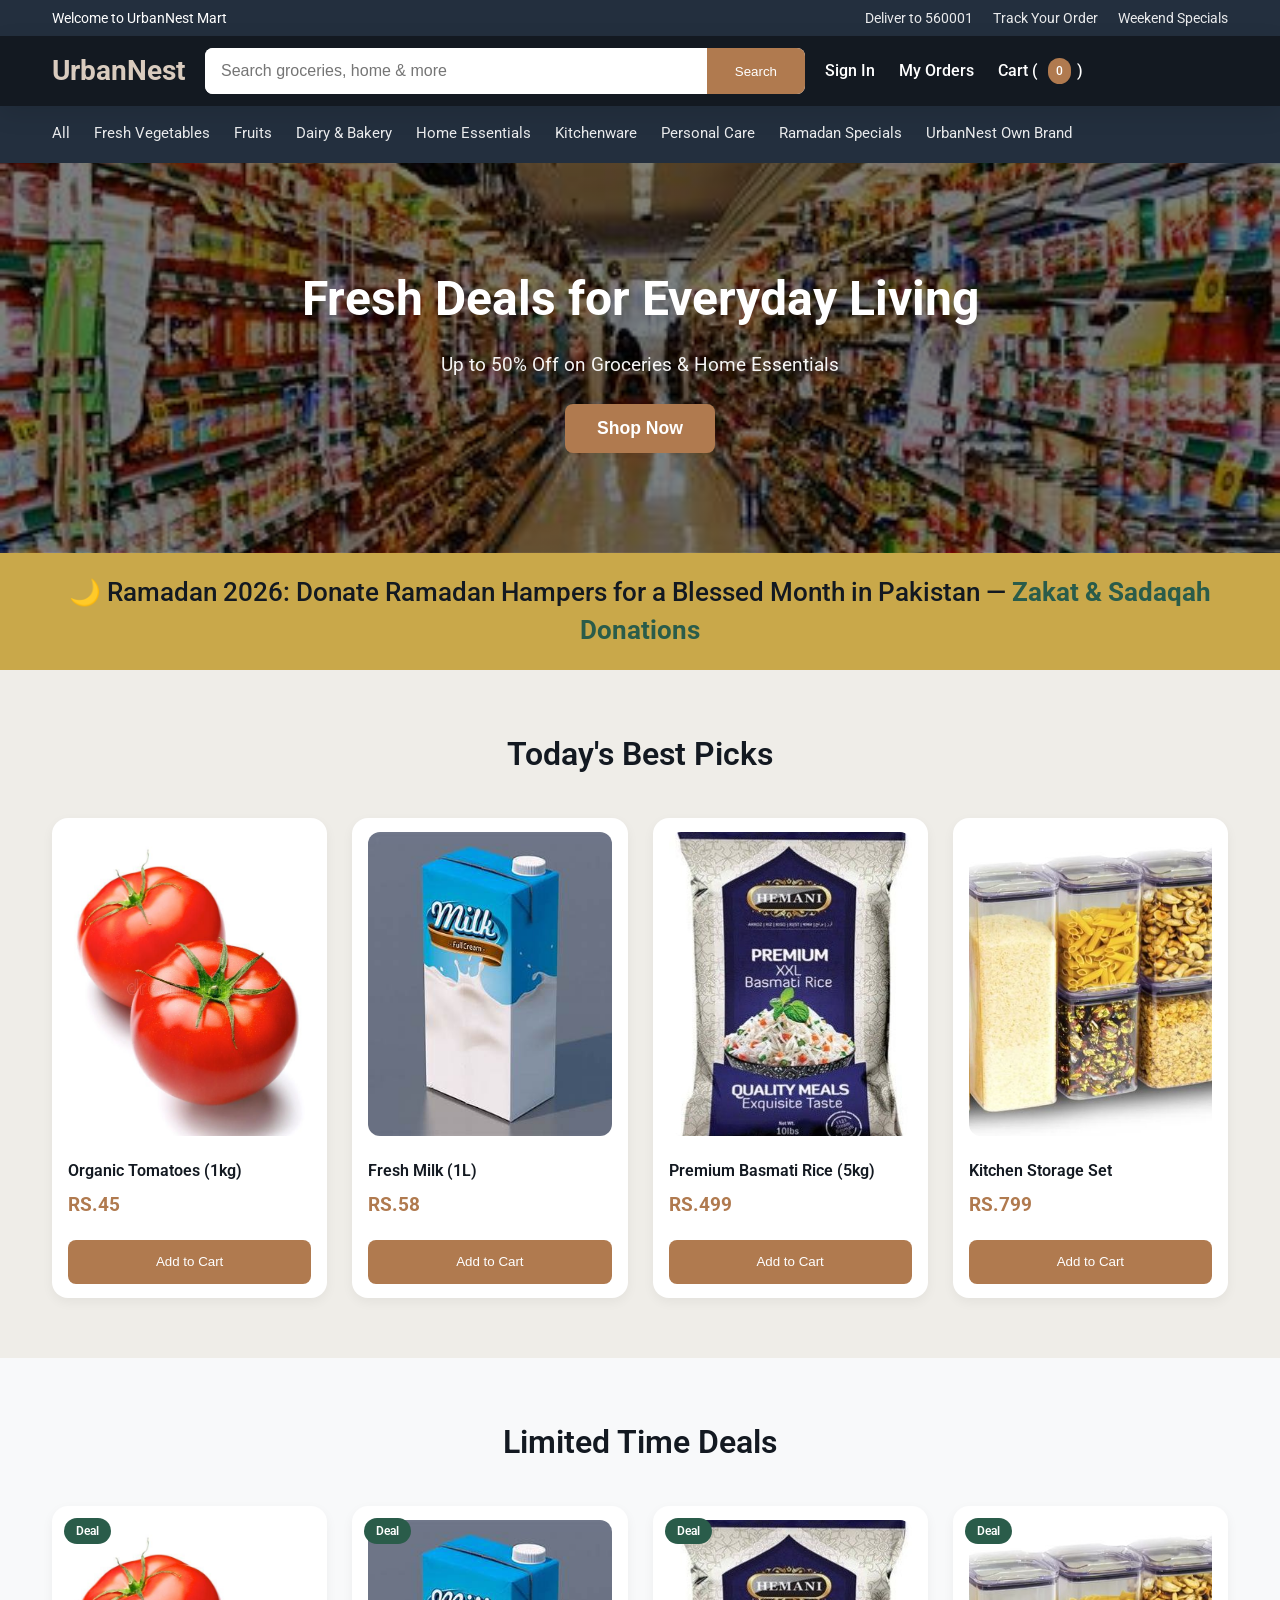
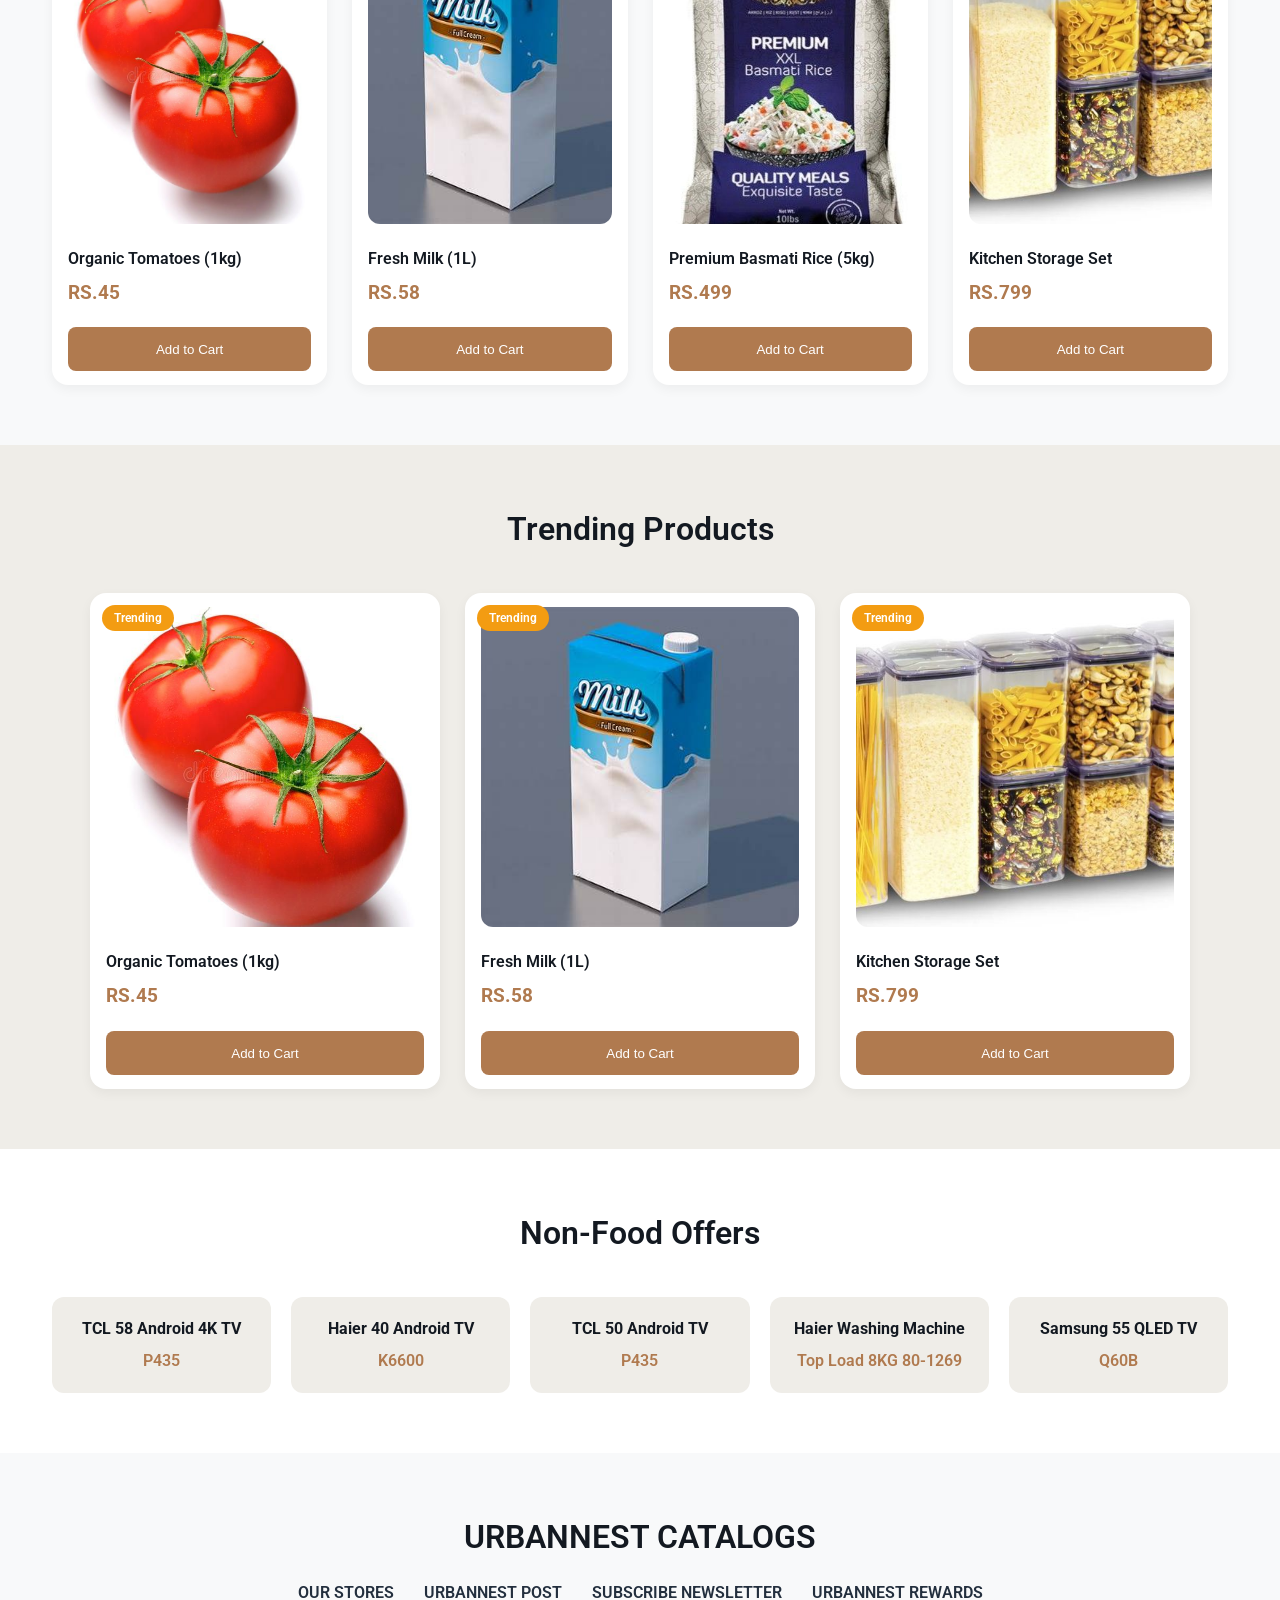
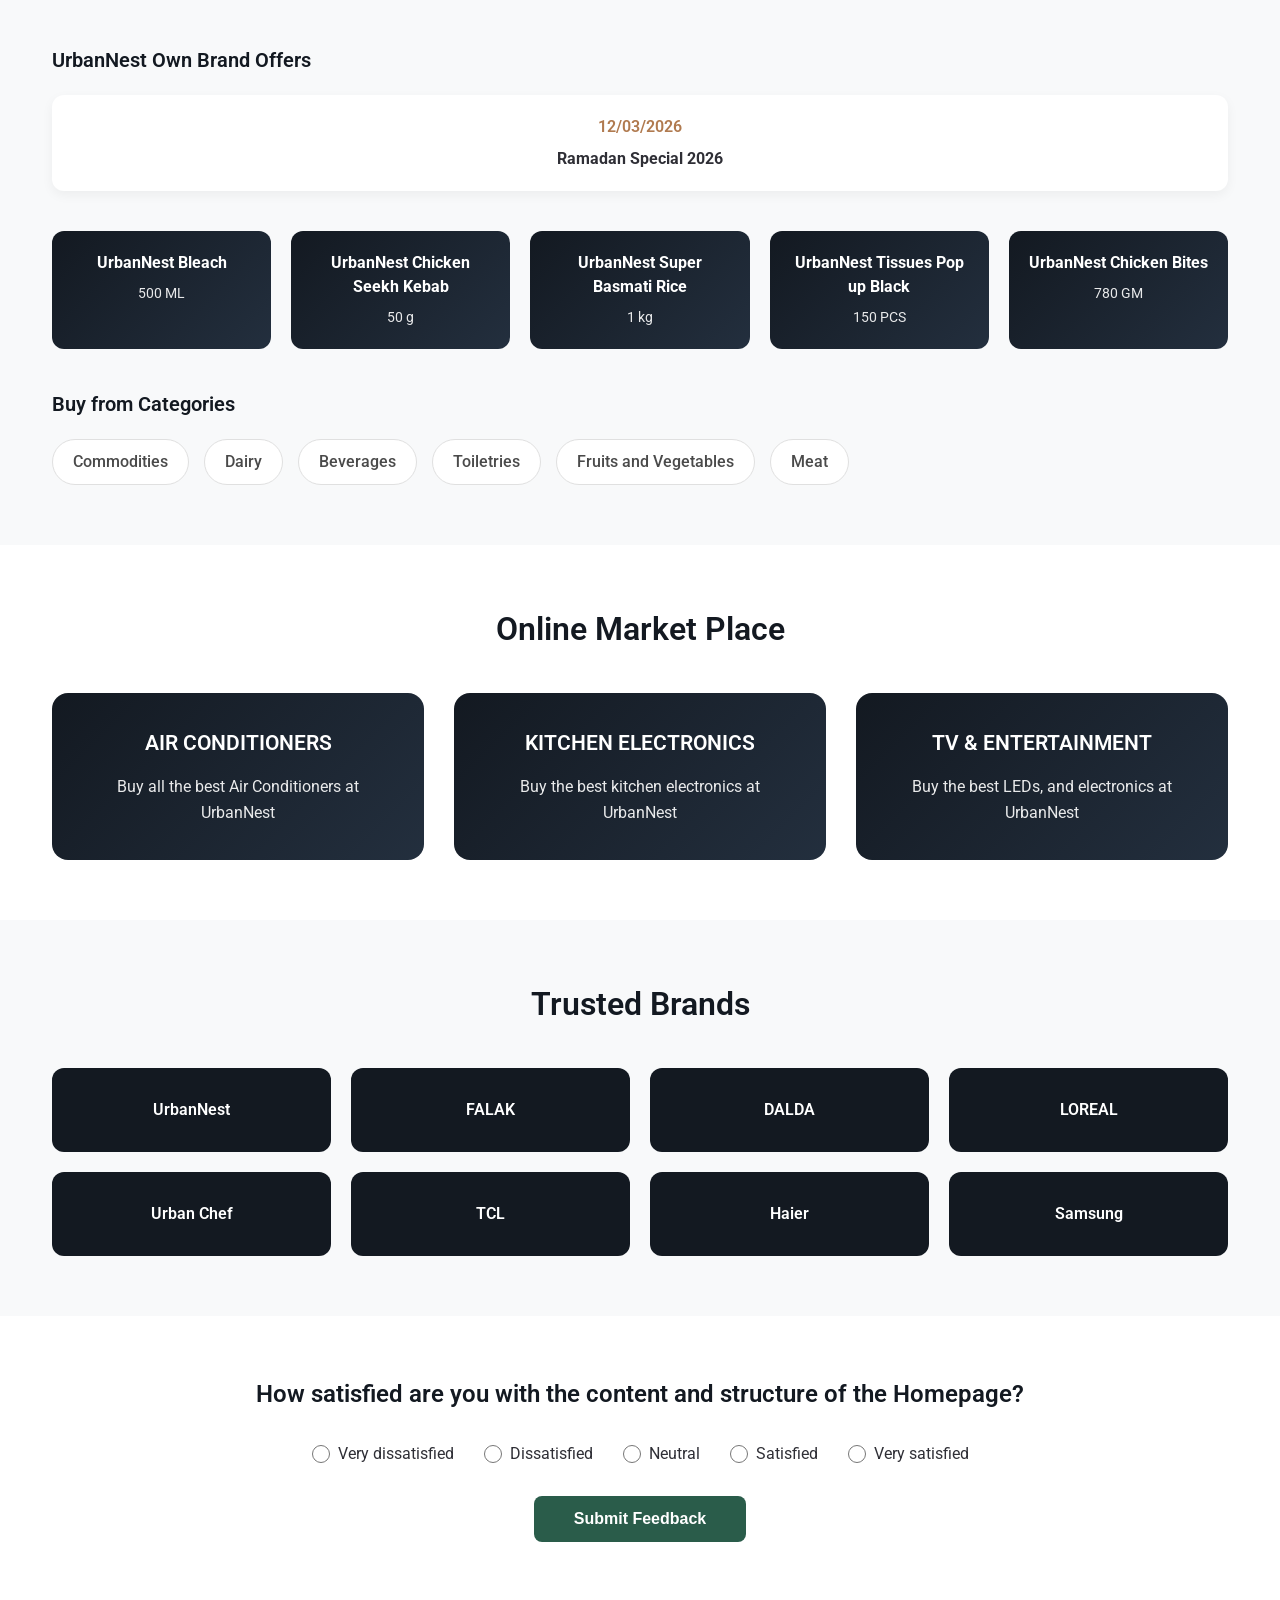
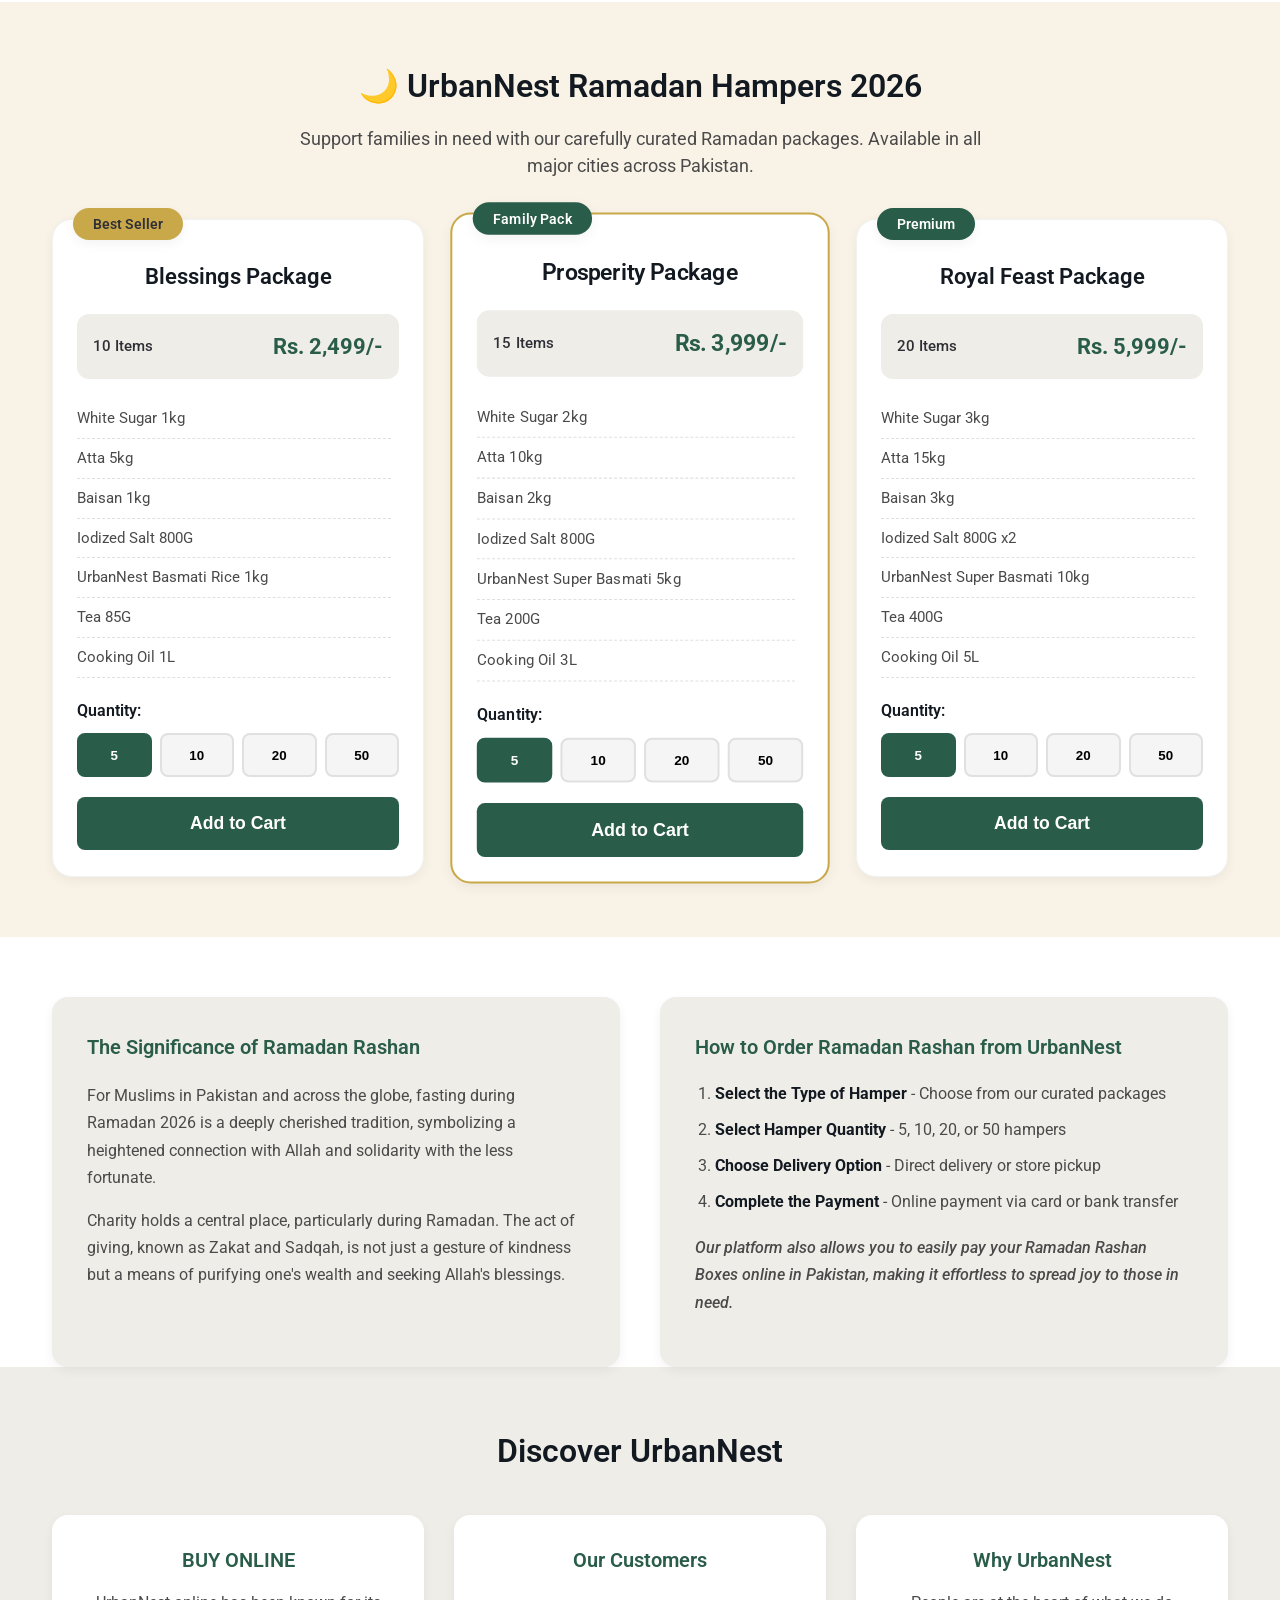
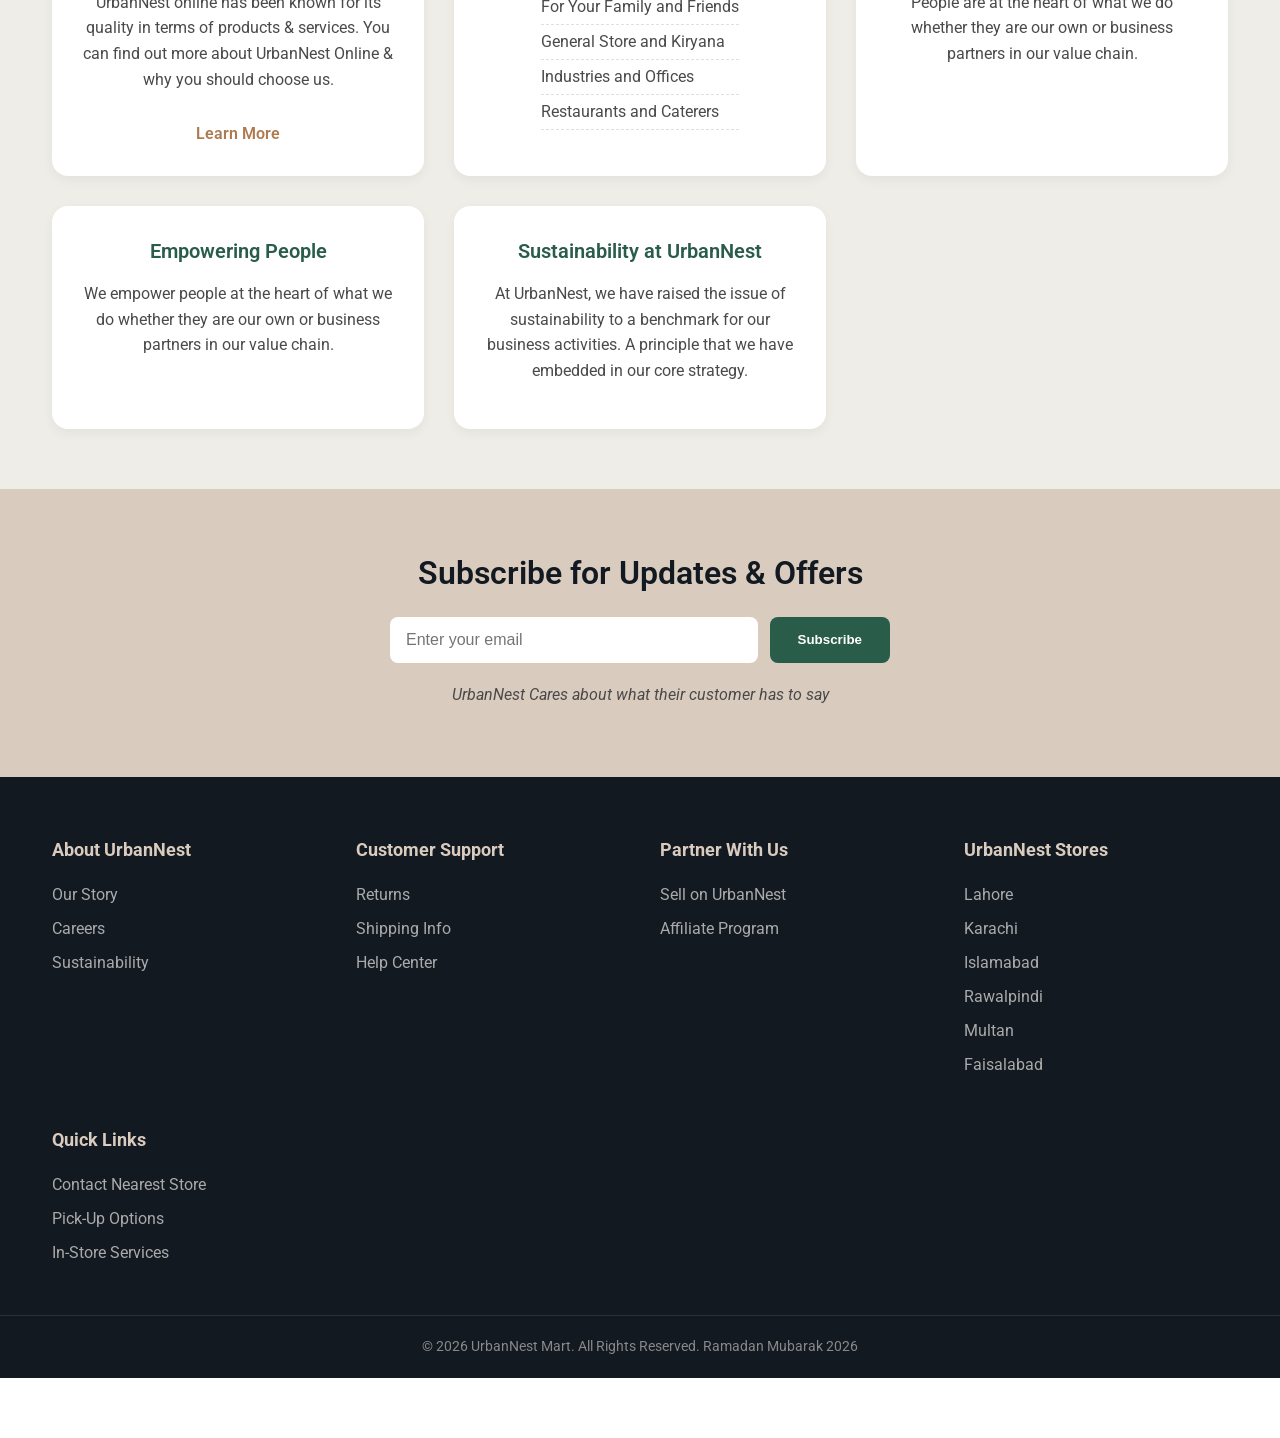
==== commit e468d855: "fix product cards, Update trending product styles" ====
--- a/index.html
+++ b/index.html
@@ -249,7 +249,7 @@
         </div>
         <button class="submit-feedback">Submit Feedback</button>
       </div>
-    </section> -->
+    </section>
 
     <!-- Ramadan Hampers Section (Featured) -->
     <section class="ramadan-hampers-section">
@@ -402,8 +402,7 @@
       </div>
     <!-- </section>
      
-    ===== TRUST & ENGAGEMENT ===== -->
-    Discover UrbanNest
+    ===== Discover ===== -->
     <section class="discover-section">
       <div class="container">
         <h2>Discover UrbanNest</h2>
--- a/style.css
+++ b/style.css
@@ -1,22 +1,22 @@
 :root {
   --primary-dark: #131921;
   --primary-medium: #232f3e;
-  --primary-soft: #6C8FA3;
-  --primary-soft-dark: #4F6E7D;
-  --accent: #B07A4F;
-  --accent-light: #D9CBBE;
-  --bg-light: #EFEDE8;
+  --primary-soft: #6c8fa3;
+  --primary-soft-dark: #4f6e7d;
+  --accent: #b07a4f;
+  --accent-light: #d9cbbe;
+  --bg-light: #efede8;
   --bg-white: #ffffff;
-  --text-dark: #2F2F36;
+  --text-dark: #2f2f36;
   --text-medium: #4a4a4a;
   --text-light: #666666;
-  --ramadan-gold: #C9A84A;
-  --ramadan-green: #2A5C4A;
-  --ramadan-bg: #F9F3E7;
+  --ramadan-gold: #c9a84a;
+  --ramadan-green: #2a5c4a;
+  --ramadan-bg: #f9f3e7;
   --border-light: #e0e0e0;
-  --shadow-sm: 0 4px 12px rgba(0,0,0,0.05);
-  --shadow-md: 0 8px 24px rgba(0,0,0,0.1);
-  --shadow-lg: 0 16px 32px rgba(0,0,0,0.15);
+  --shadow-sm: 0 4px 12px rgba(0, 0, 0, 0.05);
+  --shadow-md: 0 8px 24px rgba(0, 0, 0, 0.1);
+  --shadow-lg: 0 16px 32px rgba(0, 0, 0, 0.15);
   --transition: all 0.3s ease;
 }
 
@@ -26,7 +26,8 @@
   padding: 0;
 }
 
-html, body {
+html,
+body {
   overflow-x: hidden;
   scroll-behavior: smooth;
 }
@@ -229,7 +230,9 @@
 
 /* ===== HERO SECTION ===== */
 .hero {
-  background: linear-gradient(rgba(0,0,0,0.5), rgba(0,0,0,0.5)), url('assets/images/hero-bg.jpg');
+  background:
+    linear-gradient(rgba(0, 0, 0, 0.5), rgba(0, 0, 0, 0.5)),
+    url("assets/images/hero-bg.jpg");
   background-size: cover;
   background-position: center;
   color: white;
@@ -291,31 +294,25 @@
 }
 
 /* ===== PRODUCT SECTIONS ===== */
-/* Today's Best Picks - #productGrid */
-/* Limited Time Deals - #dealsGrid */
-/* Trending Products - #trendingGrid */
 .product-grid {
   display: grid;
-  grid-template-columns: repeat(4, 1fr);
+  grid-template-columns: repeat(auto-fit, minmax(210px, 1fr));
   gap: 25px;
+  max-width: 1200px;
+  margin: 0 auto;
 }
 
 #trendingGrid {
   display: grid;
-  grid-template-columns: repeat(4, 1fr);
+  grid-template-columns: repeat(auto-fit, minmax(250px, 1fr));
   gap: 25px;
-  justify-content: center;
+  max-width: 1100px;
   margin: 0 auto;
-  width: 100%;
-}
-
-#trendingGrid:empty {
-  display: none;
 }
 
 .product-card {
   background: var(--bg-white);
-  padding: 20px;
+  padding: 14px 16px;
   border-radius: 16px;
   box-shadow: var(--shadow-sm);
   transition: var(--transition);
@@ -329,10 +326,15 @@
 
 .product-card img {
   width: 100%;
-  aspect-ratio: 1;
+  aspect-ratio: 4/5;
   object-fit: cover;
   border-radius: 12px;
   margin-bottom: 16px;
+}
+
+#trendingGrid .product-card img {
+  aspect-ratio: 3 / 4;
+  max-height: 320px;
 }
 
 .product-card h3 {
@@ -398,7 +400,7 @@
   box-shadow: var(--shadow-sm);
   position: relative;
   transition: var(--transition);
-  border: 1px solid rgba(0,0,0,0.05);
+  border: 1px solid rgba(0, 0, 0, 0.05);
 }
 
 .hamper-card:hover {
@@ -640,7 +642,11 @@
 }
 
 .brand-product-card {
-  background: linear-gradient(135deg, var(--primary-dark), var(--primary-medium));
+  background: linear-gradient(
+    135deg,
+    var(--primary-dark),
+    var(--primary-medium)
+  );
   color: white;
   padding: 20px;
   border-radius: 12px;
@@ -708,7 +714,11 @@
 }
 
 .marketplace-card {
-  background: linear-gradient(135deg, var(--primary-dark), var(--primary-medium));
+  background: linear-gradient(
+    135deg,
+    var(--primary-dark),
+    var(--primary-medium)
+  );
   color: white;
   padding: 35px;
   border-radius: 16px;
@@ -1032,29 +1042,25 @@
 .copyright {
   text-align: center;
   padding-top: 20px;
-  border-top: 1px solid rgba(255,255,255,0.1);
+  border-top: 1px solid rgba(255, 255, 255, 0.1);
   color: #888;
   font-size: 0.9rem;
 }
 
 /* ===== MEDIA QUERIES ===== */
 @media (max-width: 1200px) {
-  .product-grid {
-    grid-template-columns: repeat(3, 1fr);
-  }
-  
   #trendingGrid {
     grid-template-columns: repeat(3, 1fr);
   }
-  
+
   .hampers-grid {
     grid-template-columns: repeat(2, 1fr);
   }
-  
+
   .electronics-grid {
     grid-template-columns: repeat(3, 1fr);
   }
-  
+
   .brand-products {
     grid-template-columns: repeat(3, 1fr);
   }
@@ -1064,11 +1070,11 @@
   .footer-grid {
     grid-template-columns: repeat(2, 1fr);
   }
-  
+
   .marketplace-grid {
     grid-template-columns: repeat(2, 1fr);
   }
-  
+
   .brand-grid {
     grid-template-columns: repeat(2, 1fr);
   }
@@ -1078,7 +1084,7 @@
   .nav-toggle {
     display: block;
   }
-  
+
   .nav-actions {
     display: none;
     position: absolute;
@@ -1091,55 +1097,51 @@
     gap: 16px;
     box-shadow: var(--shadow-lg);
   }
-  
+
   .nav-actions.active {
     display: flex;
   }
-  
+
   .search {
     order: 3;
     width: 100%;
     max-width: none;
   }
-  
-  .hampers-grid,
-  .product-grid,
-  #trendingGrid,
+
   .info-grid,
-  .marketplace-grid,
   .discover-grid {
     grid-template-columns: 1fr;
   }
-  
+
   .hamper-card.featured {
     transform: scale(1);
   }
-  
+
   .electronics-grid,
   .brand-products {
     grid-template-columns: repeat(2, 1fr);
   }
-  
+
   .brand-grid {
     grid-template-columns: repeat(2, 1fr);
   }
-  
+
   .catalog-links {
     flex-direction: column;
     gap: 15px;
     align-items: center;
   }
-  
+
   .rating-options {
     flex-direction: column;
     align-items: flex-start;
     padding-left: 20px;
   }
-  
+
   .hero {
     padding: 60px 0;
   }
-  
+
   .newsletter-form {
     flex-direction: column;
     padding: 0 20px;
@@ -1151,34 +1153,34 @@
     flex-direction: column;
     text-align: center;
   }
-  
+
   .topbar-links {
     justify-content: center;
     flex-wrap: wrap;
   }
-  
+
   .electronics-grid,
   .brand-products,
   .brand-grid {
     grid-template-columns: 1fr;
   }
-  
+
   .footer-grid {
     grid-template-columns: 1fr;
   }
-  
+
   .marketplace-grid {
     grid-template-columns: 1fr;
   }
-  
+
   .categories {
     gap: 16px;
   }
-  
+
   .hamper-card h3 {
     font-size: 1.2rem;
   }
-  
+
   .hamper-price {
     font-size: 1.2rem;
   }
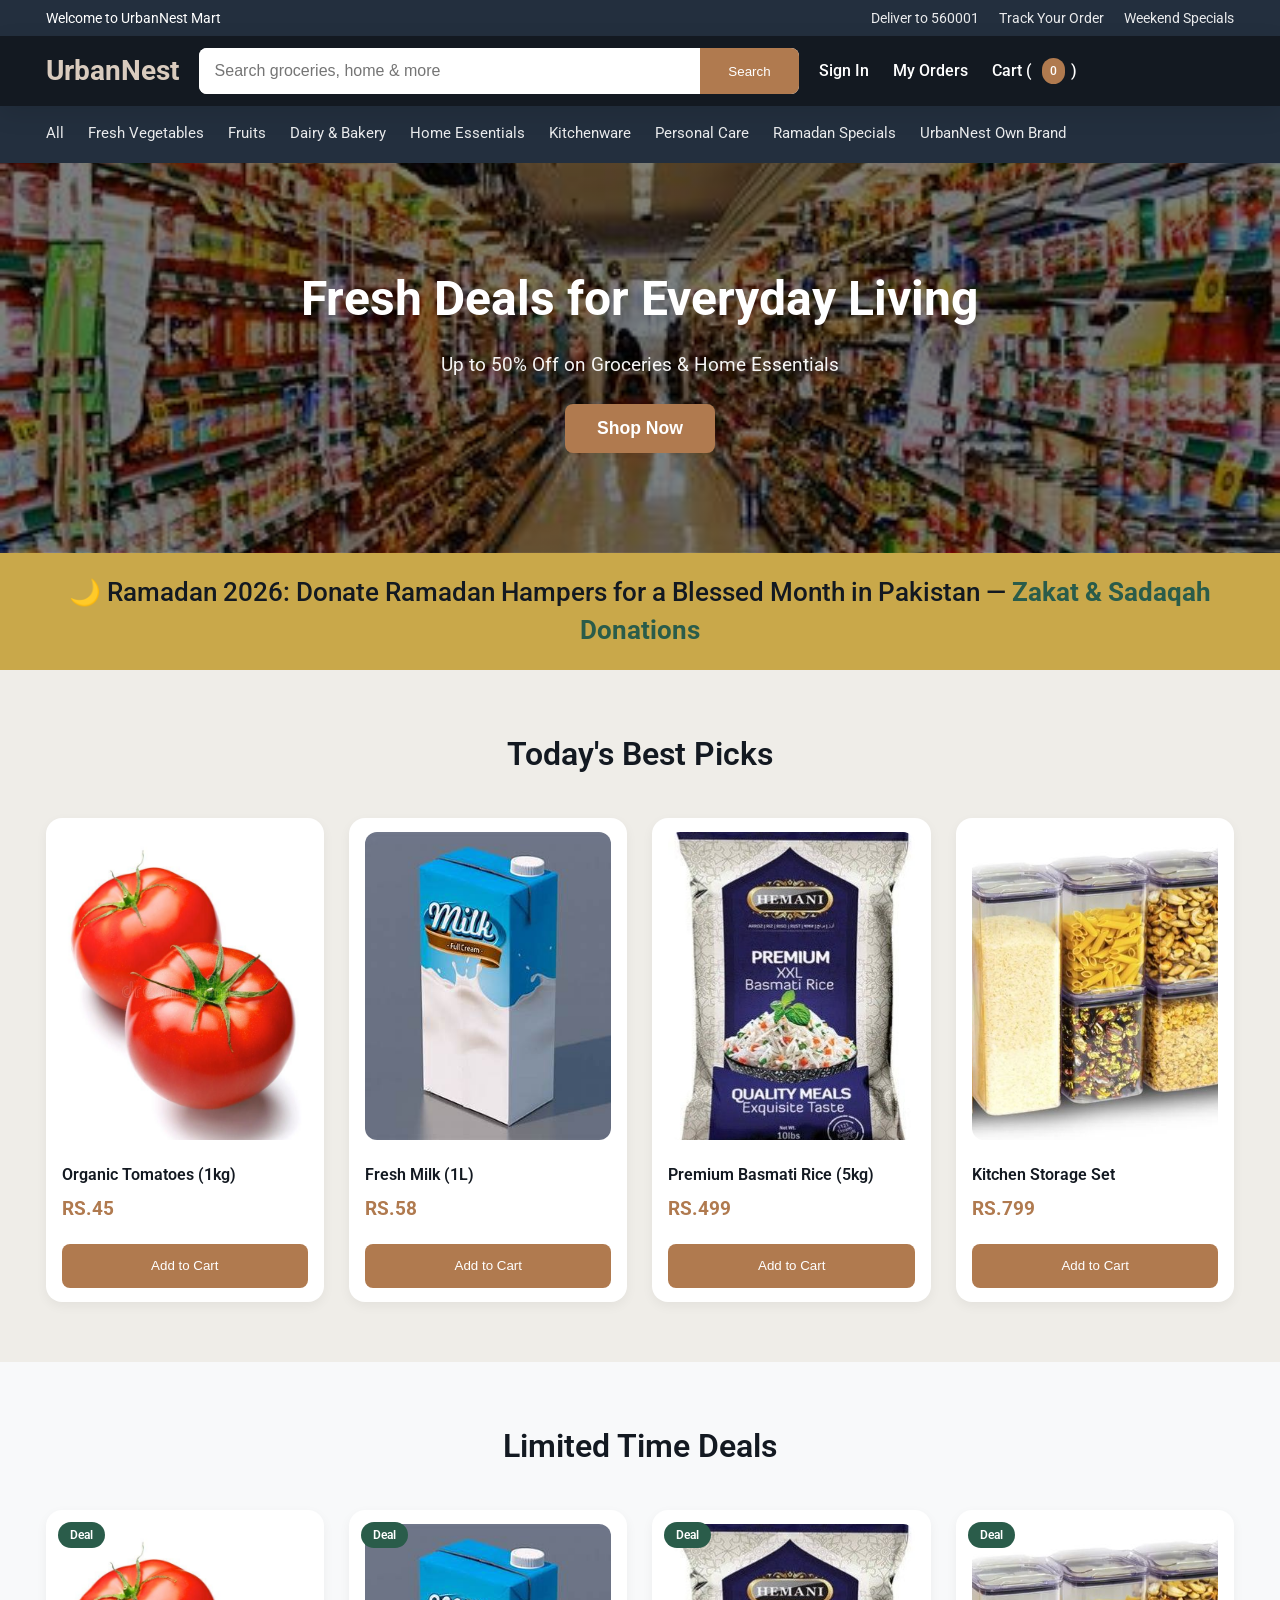
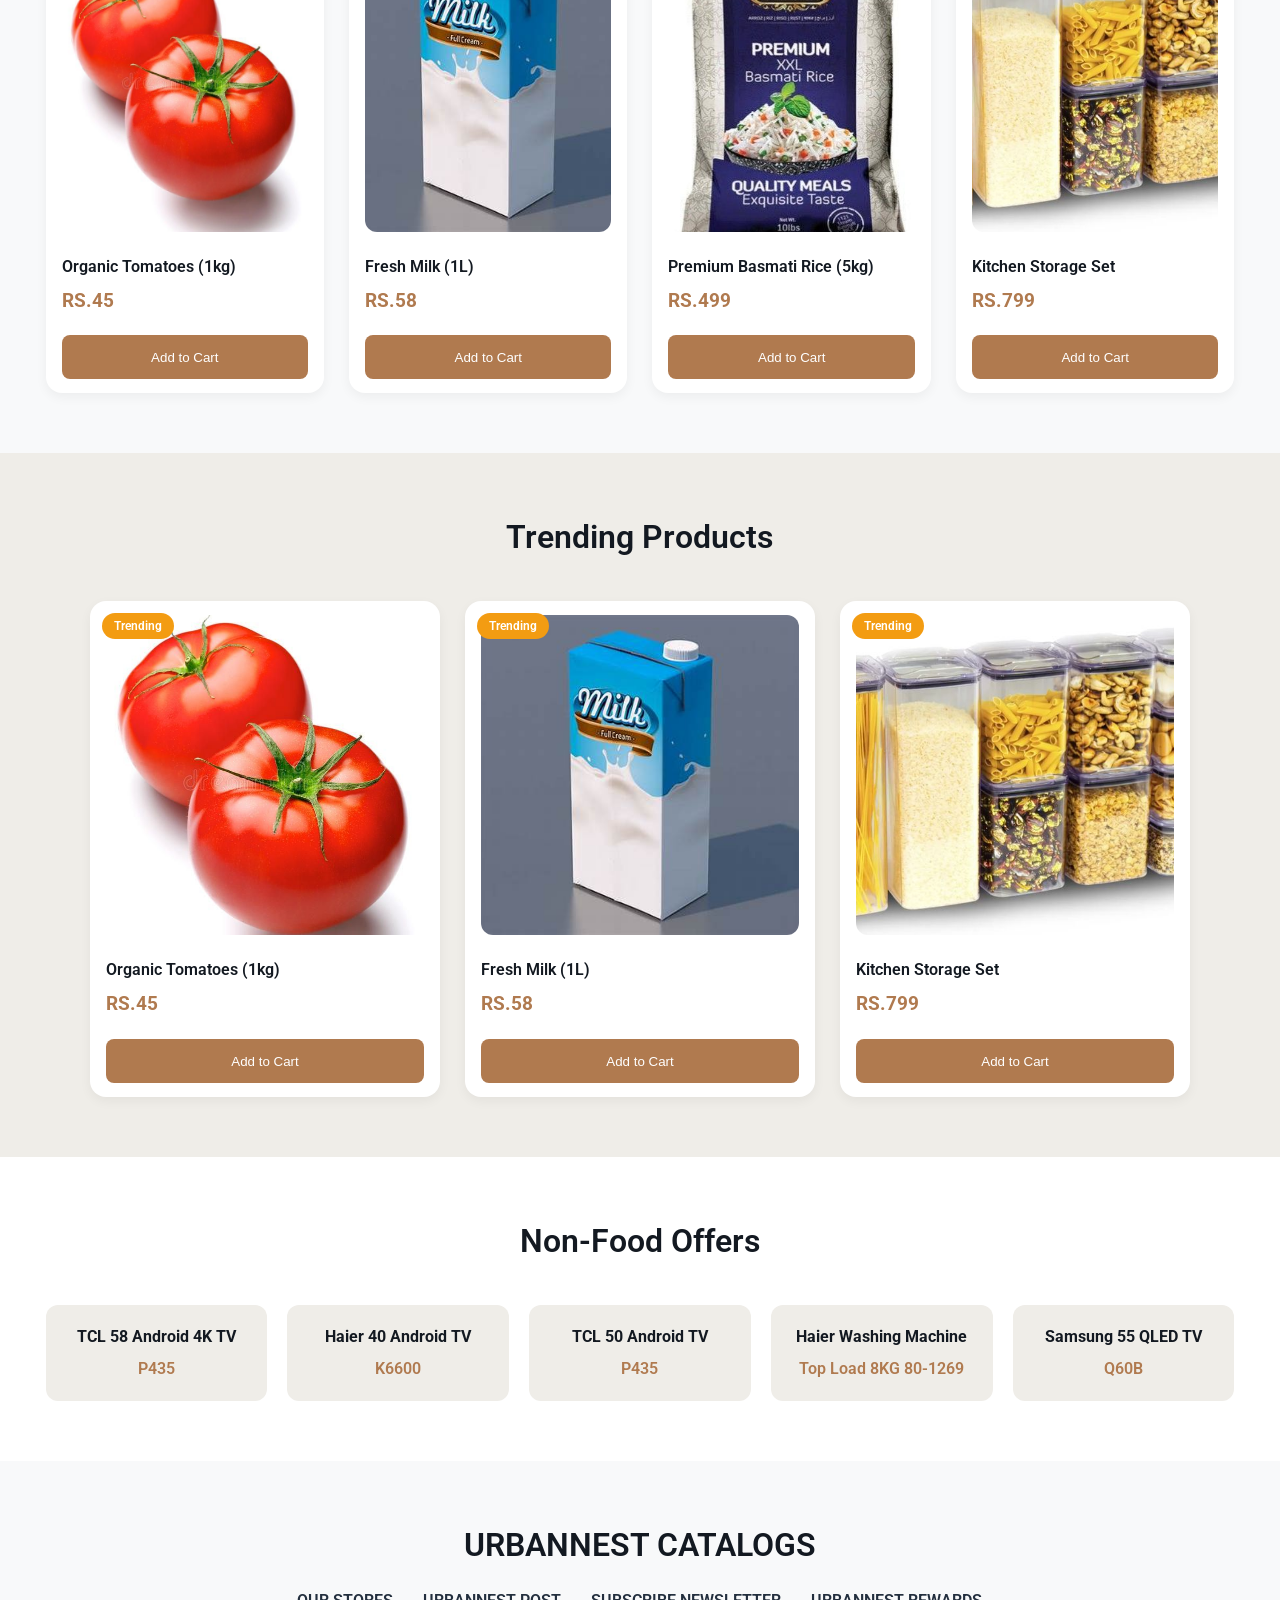
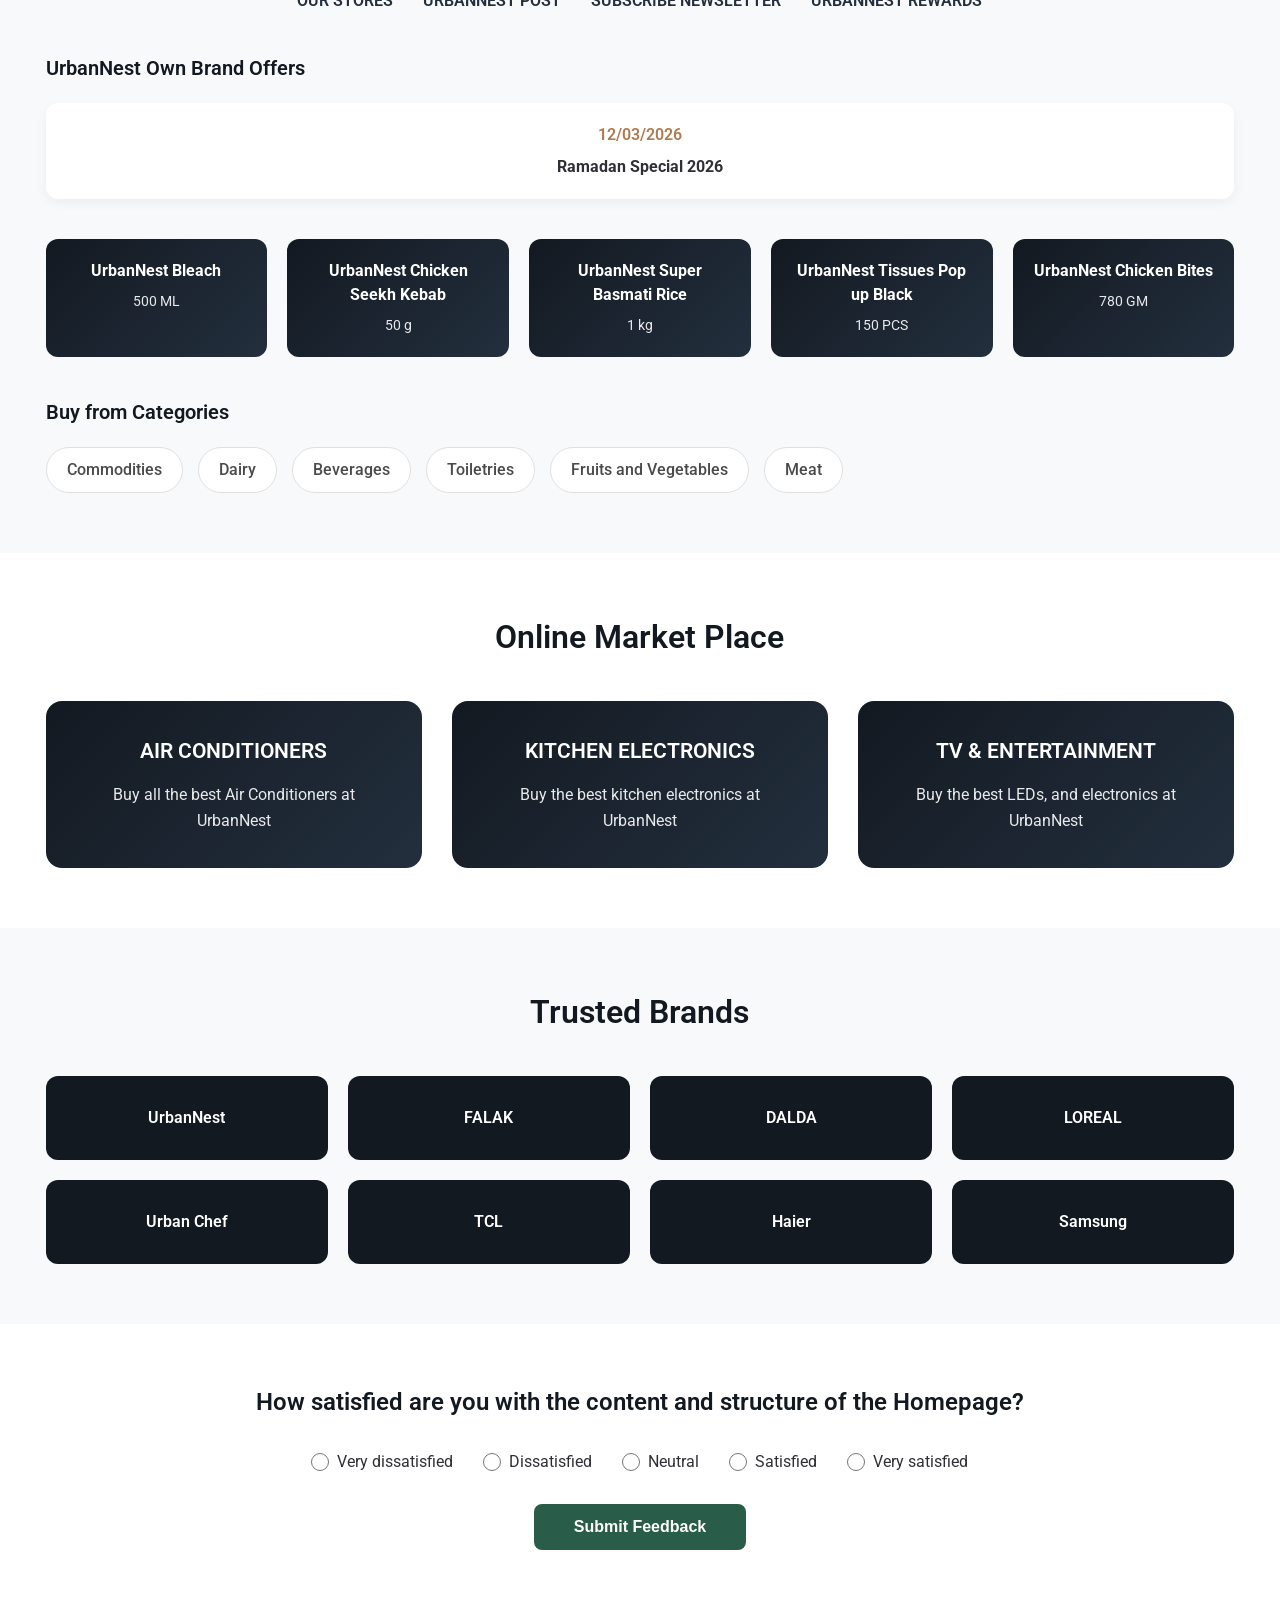
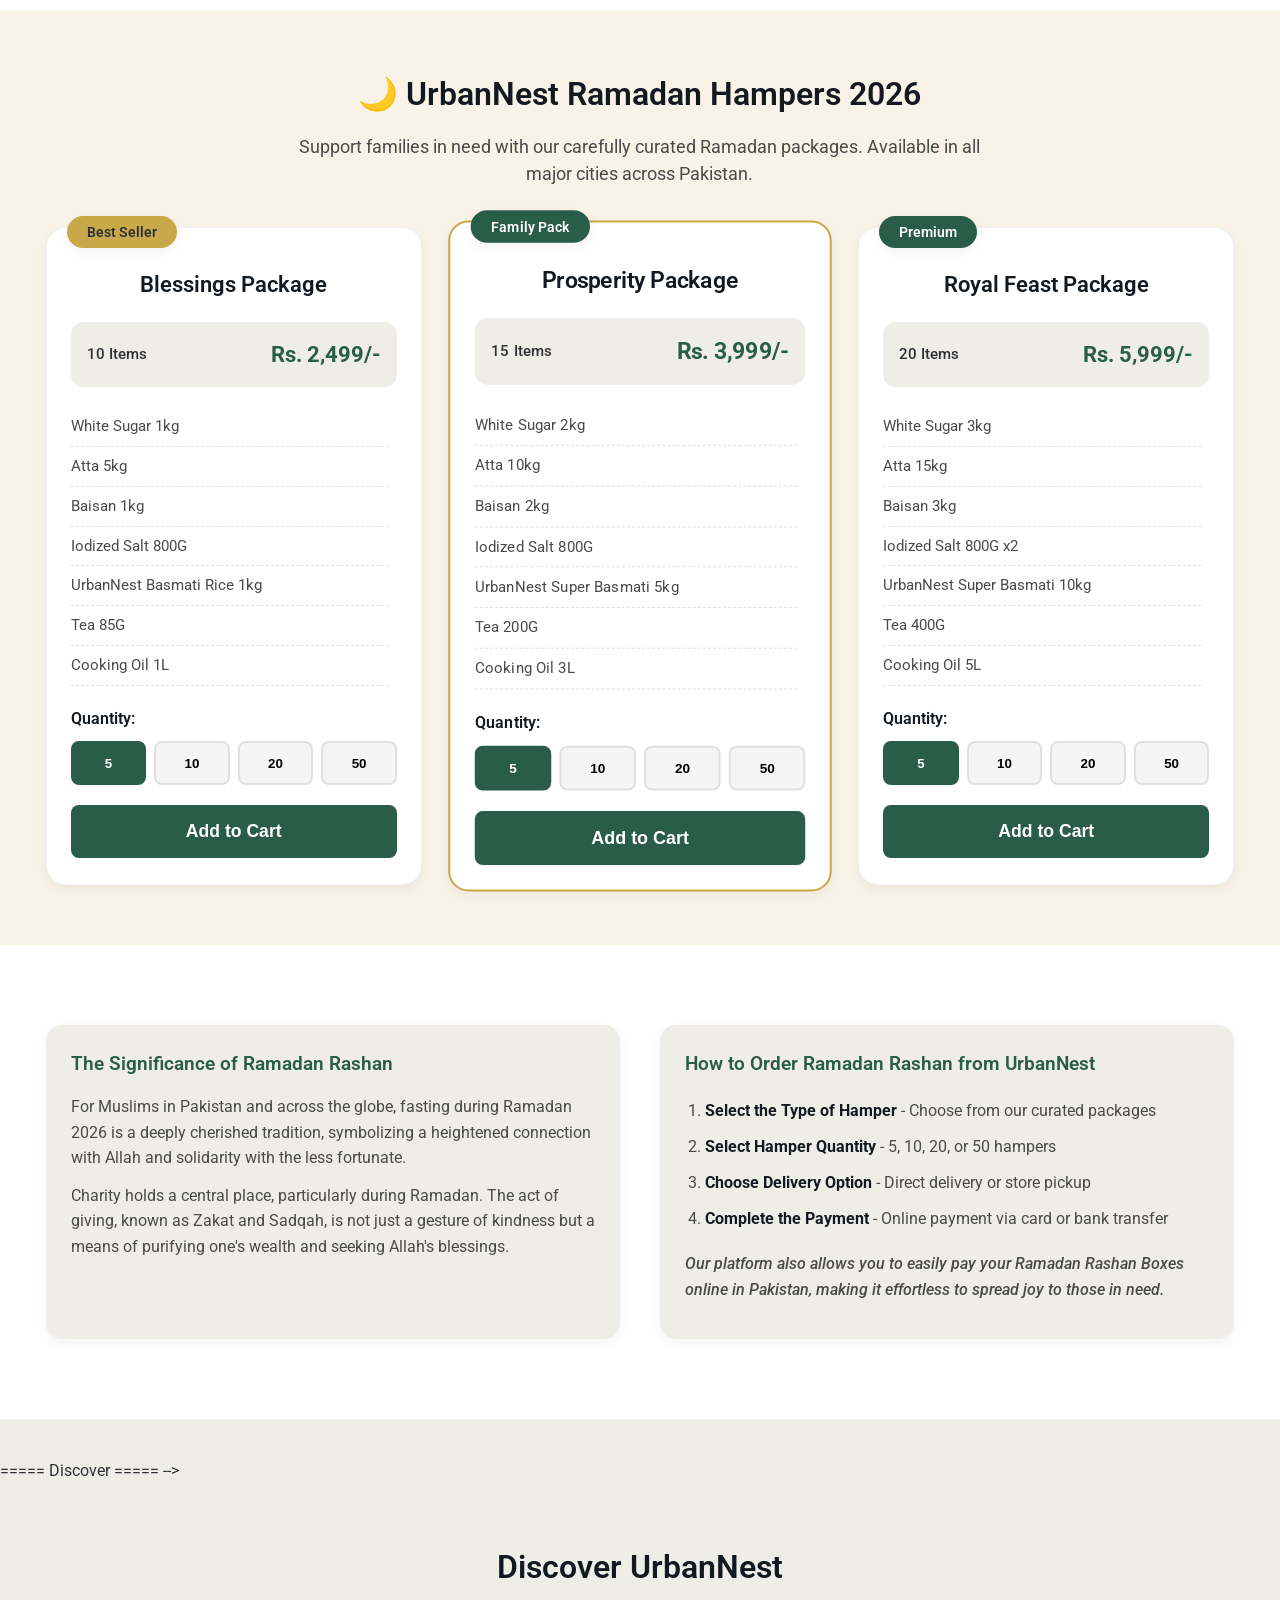
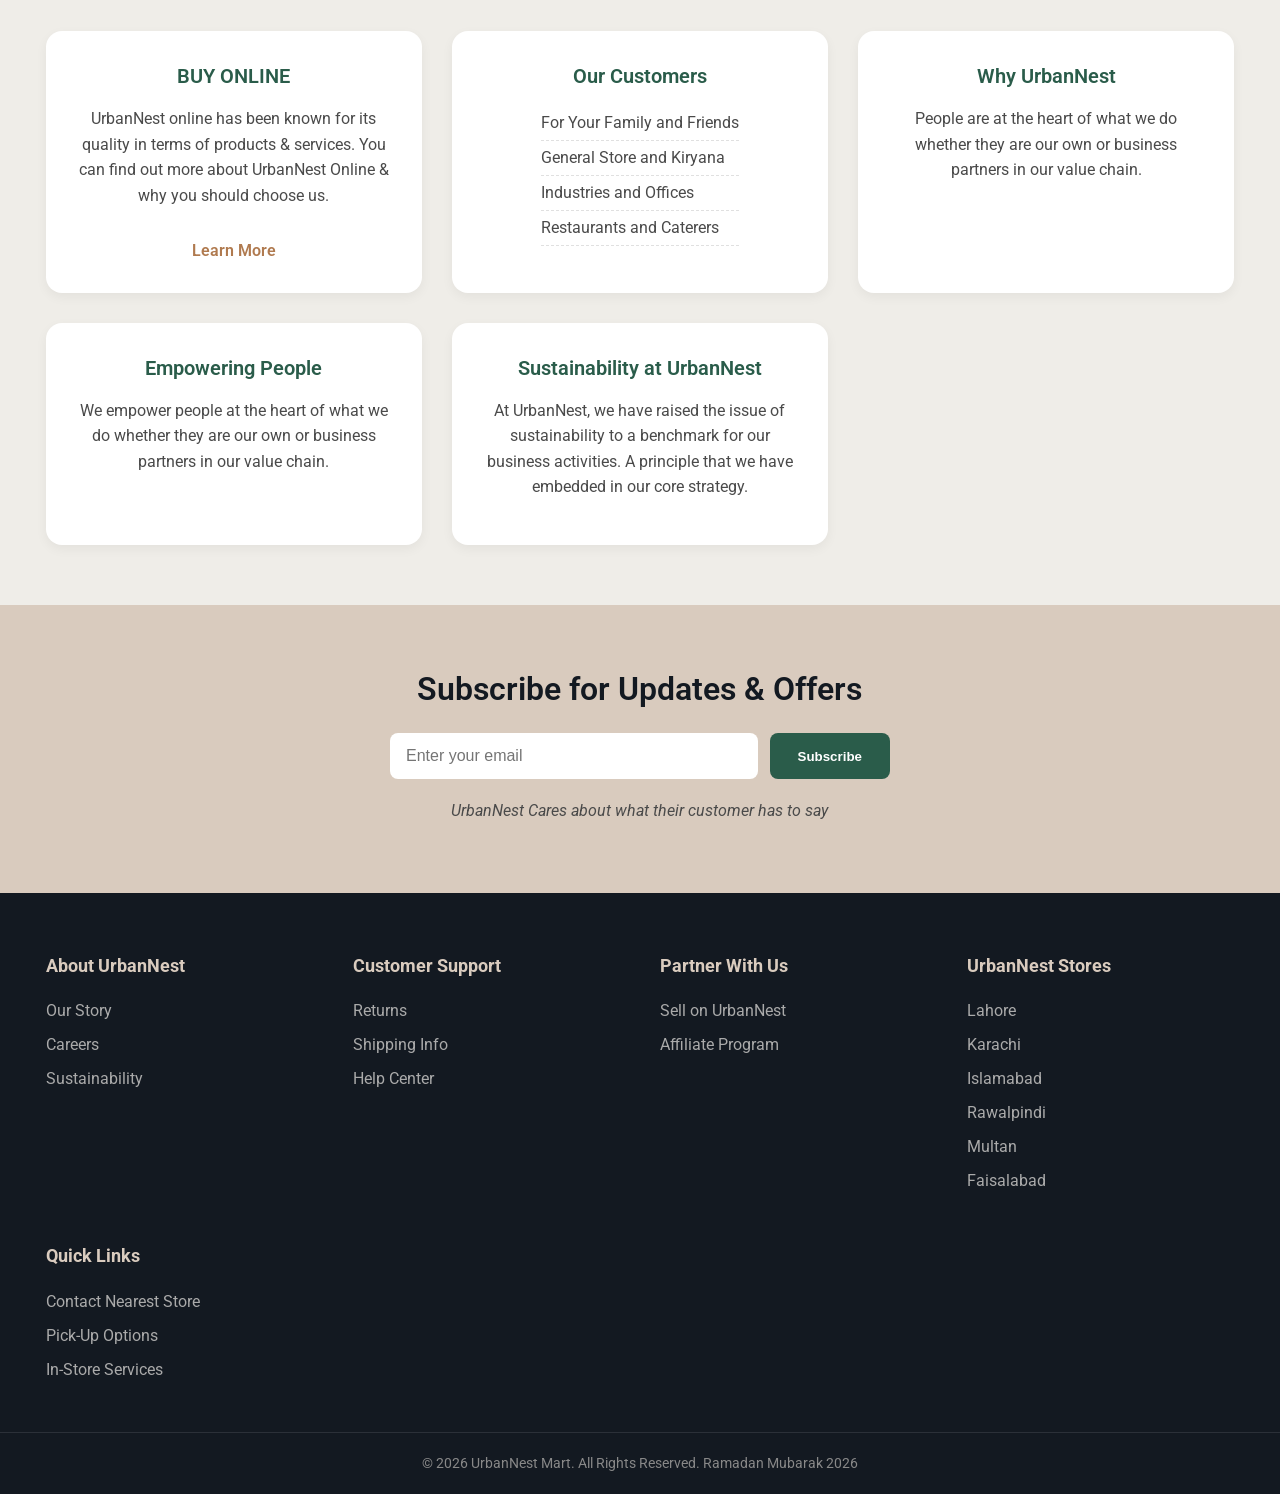
==== commit 441a2864: "Adjust global fonts and container width" ====
--- a/index.html
+++ b/index.html
@@ -400,7 +400,7 @@
           </div>
         </div>
       </div>
-    <!-- </section>
+    </section>
      
     ===== Discover ===== -->
     <section class="discover-section">
--- a/style.css
+++ b/style.css
@@ -41,7 +41,7 @@
 }
 
 .container {
-  width: min(1300px, 95%);
+  width: min(1400px, 96%);
   margin: 0 auto;
   padding: 0 20px;
 }
@@ -904,8 +904,9 @@
 
 /* ===== ZAKAT & SADAQAH INFO ===== */
 .zakat-info-section {
-  padding: 60px 0;
+  padding: 80px 0;
   background: white;
+  margin-bottom: 40px;
 }
 
 .info-grid {
@@ -916,20 +917,21 @@
 
 .info-card {
   background: var(--bg-light);
-  padding: 35px;
+  padding: 25px;
   border-radius: 16px;
   box-shadow: var(--shadow-sm);
 }
 
 .info-card h3 {
   color: var(--ramadan-green);
-  margin-bottom: 20px;
+  margin-bottom: 15px;
+  font-size: 1.2rem;
 }
 
 .info-card p {
   color: var(--text-medium);
-  line-height: 1.7;
-  margin-bottom: 16px;
+  line-height: 1.6;
+  margin-bottom: 12px;
 }
 
 .steps-list {
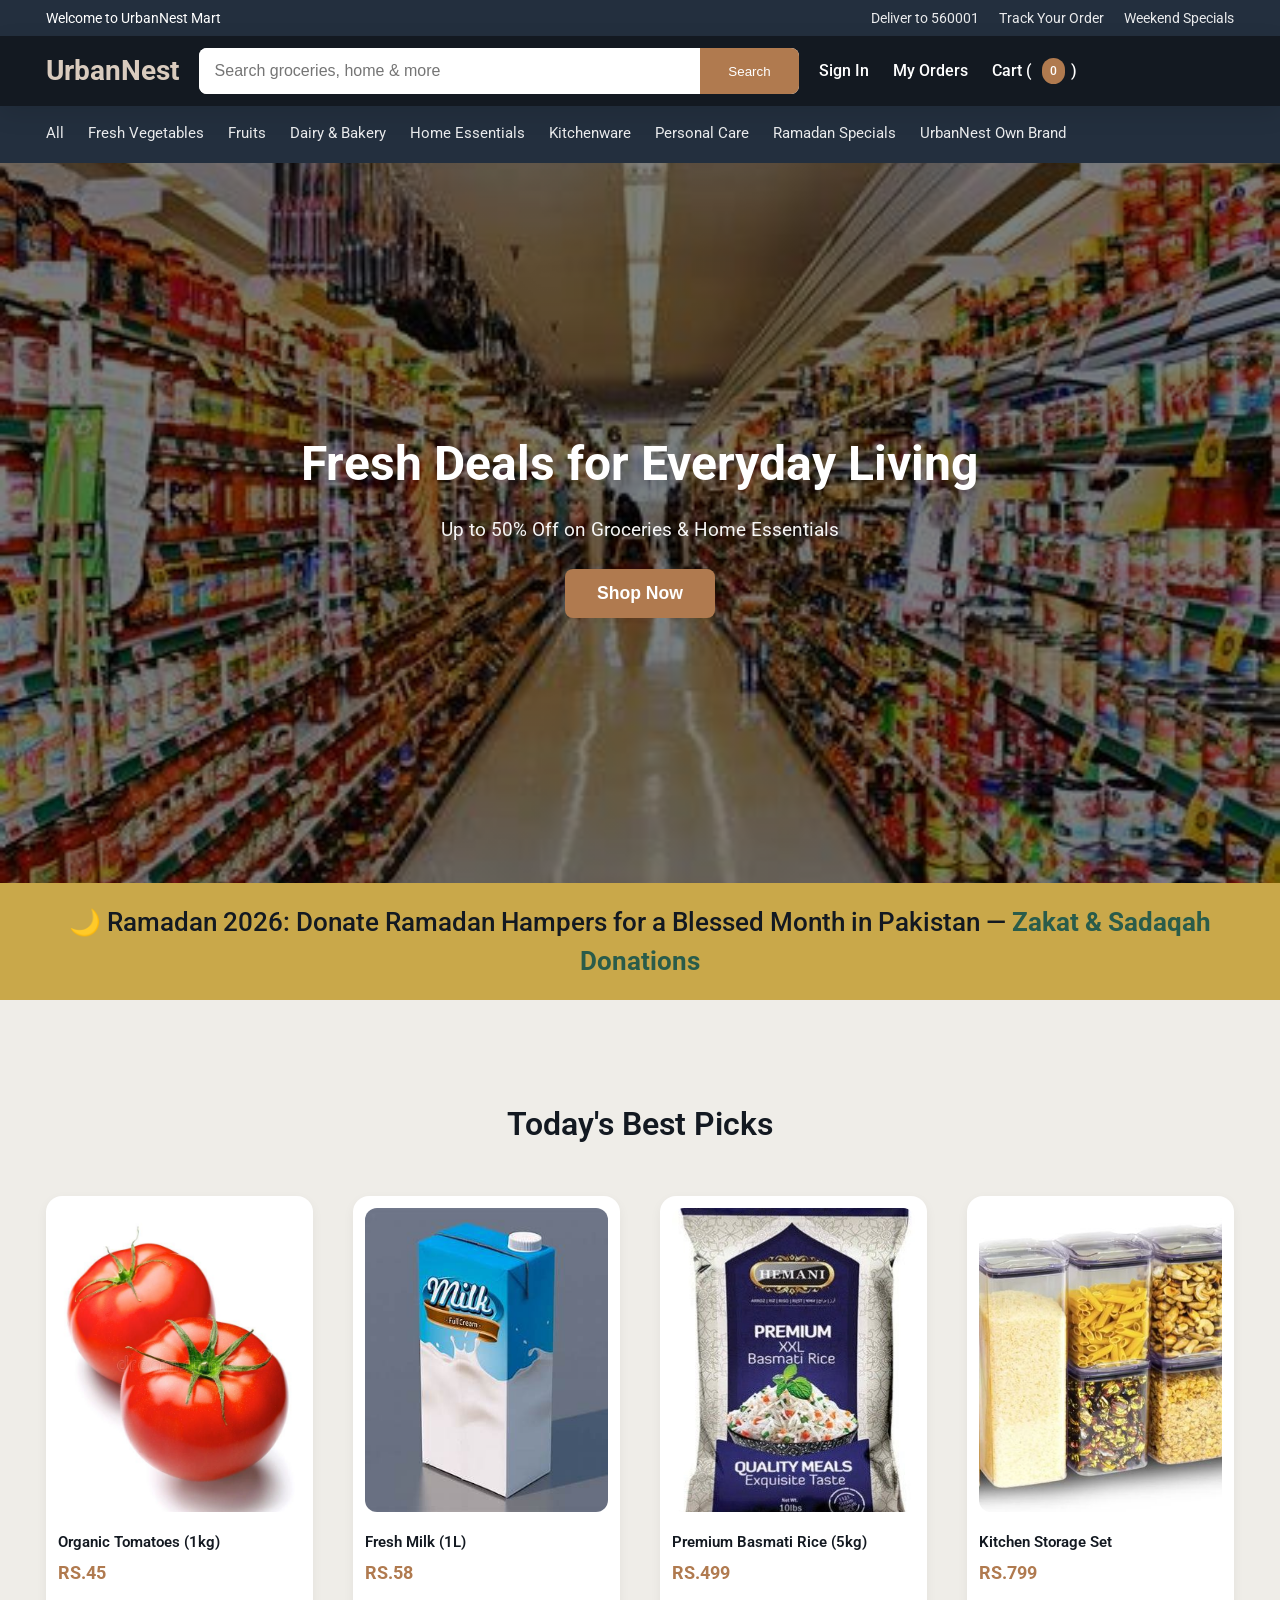
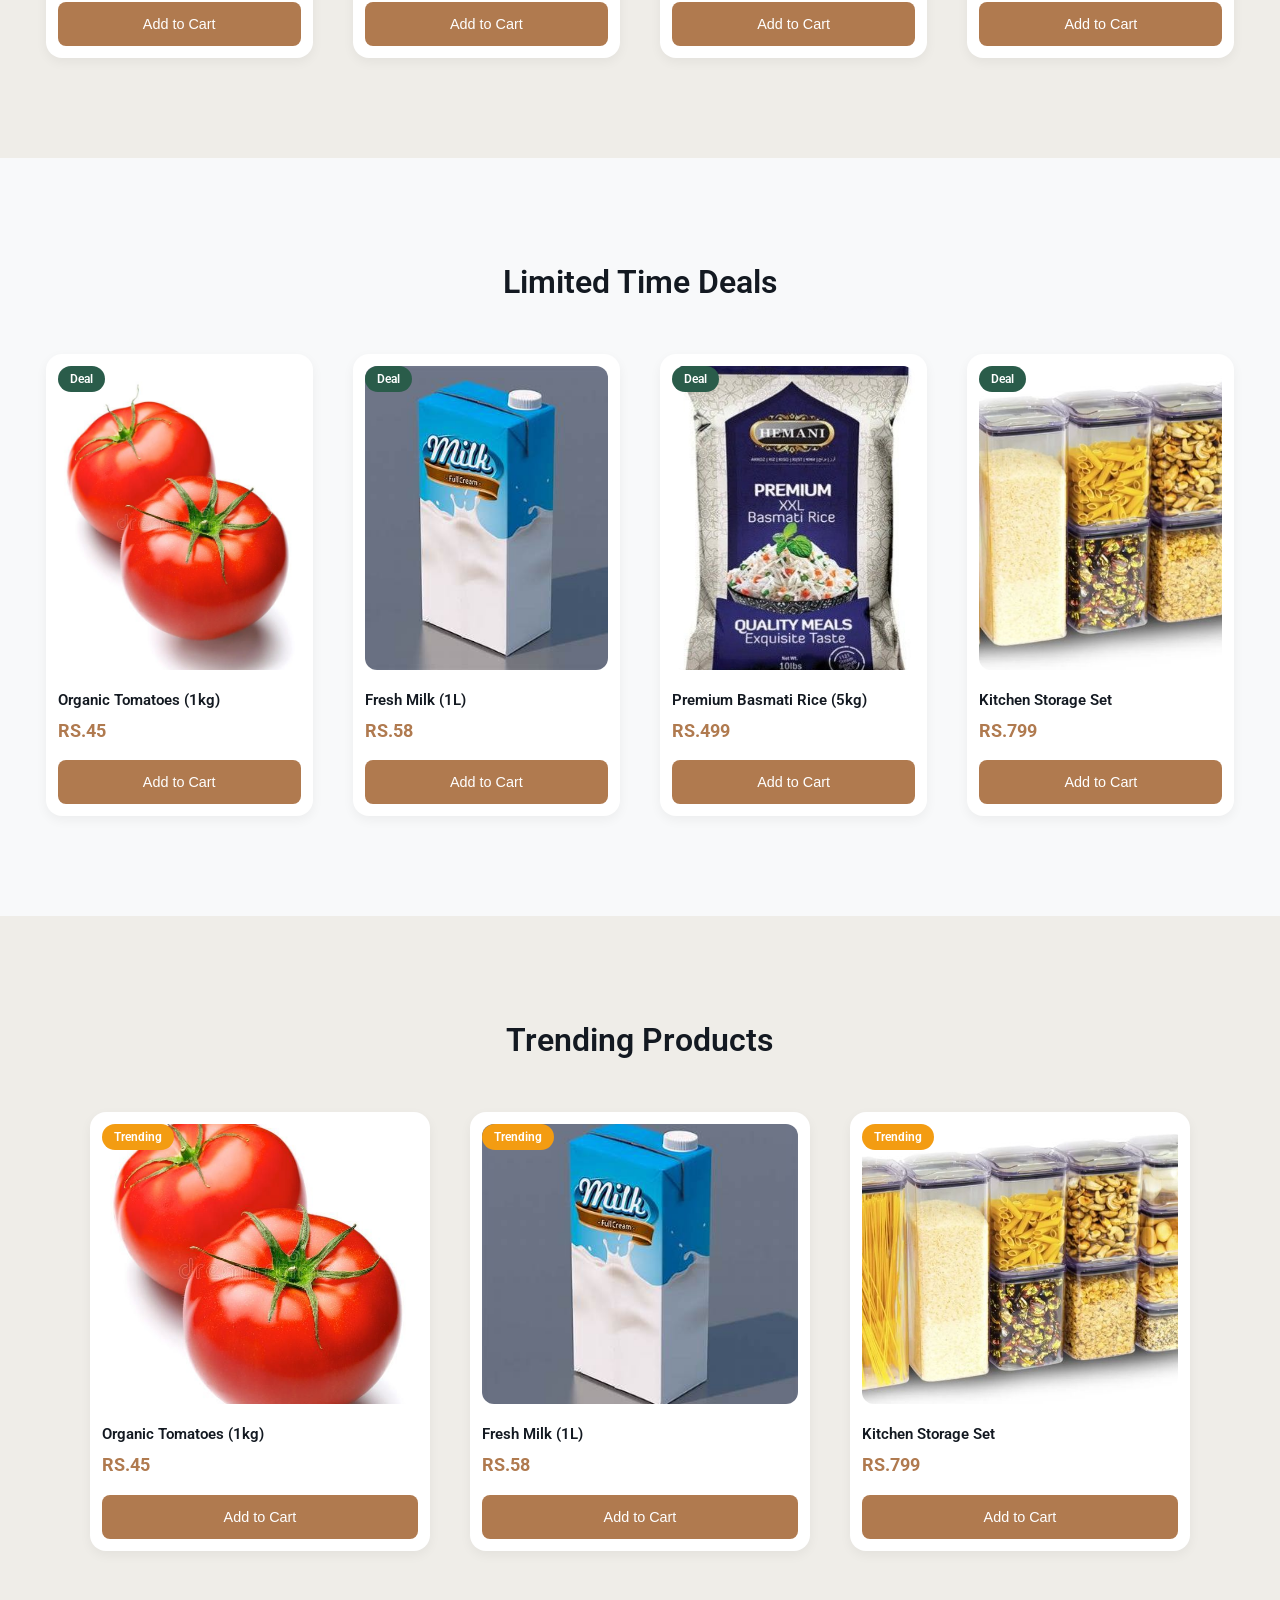
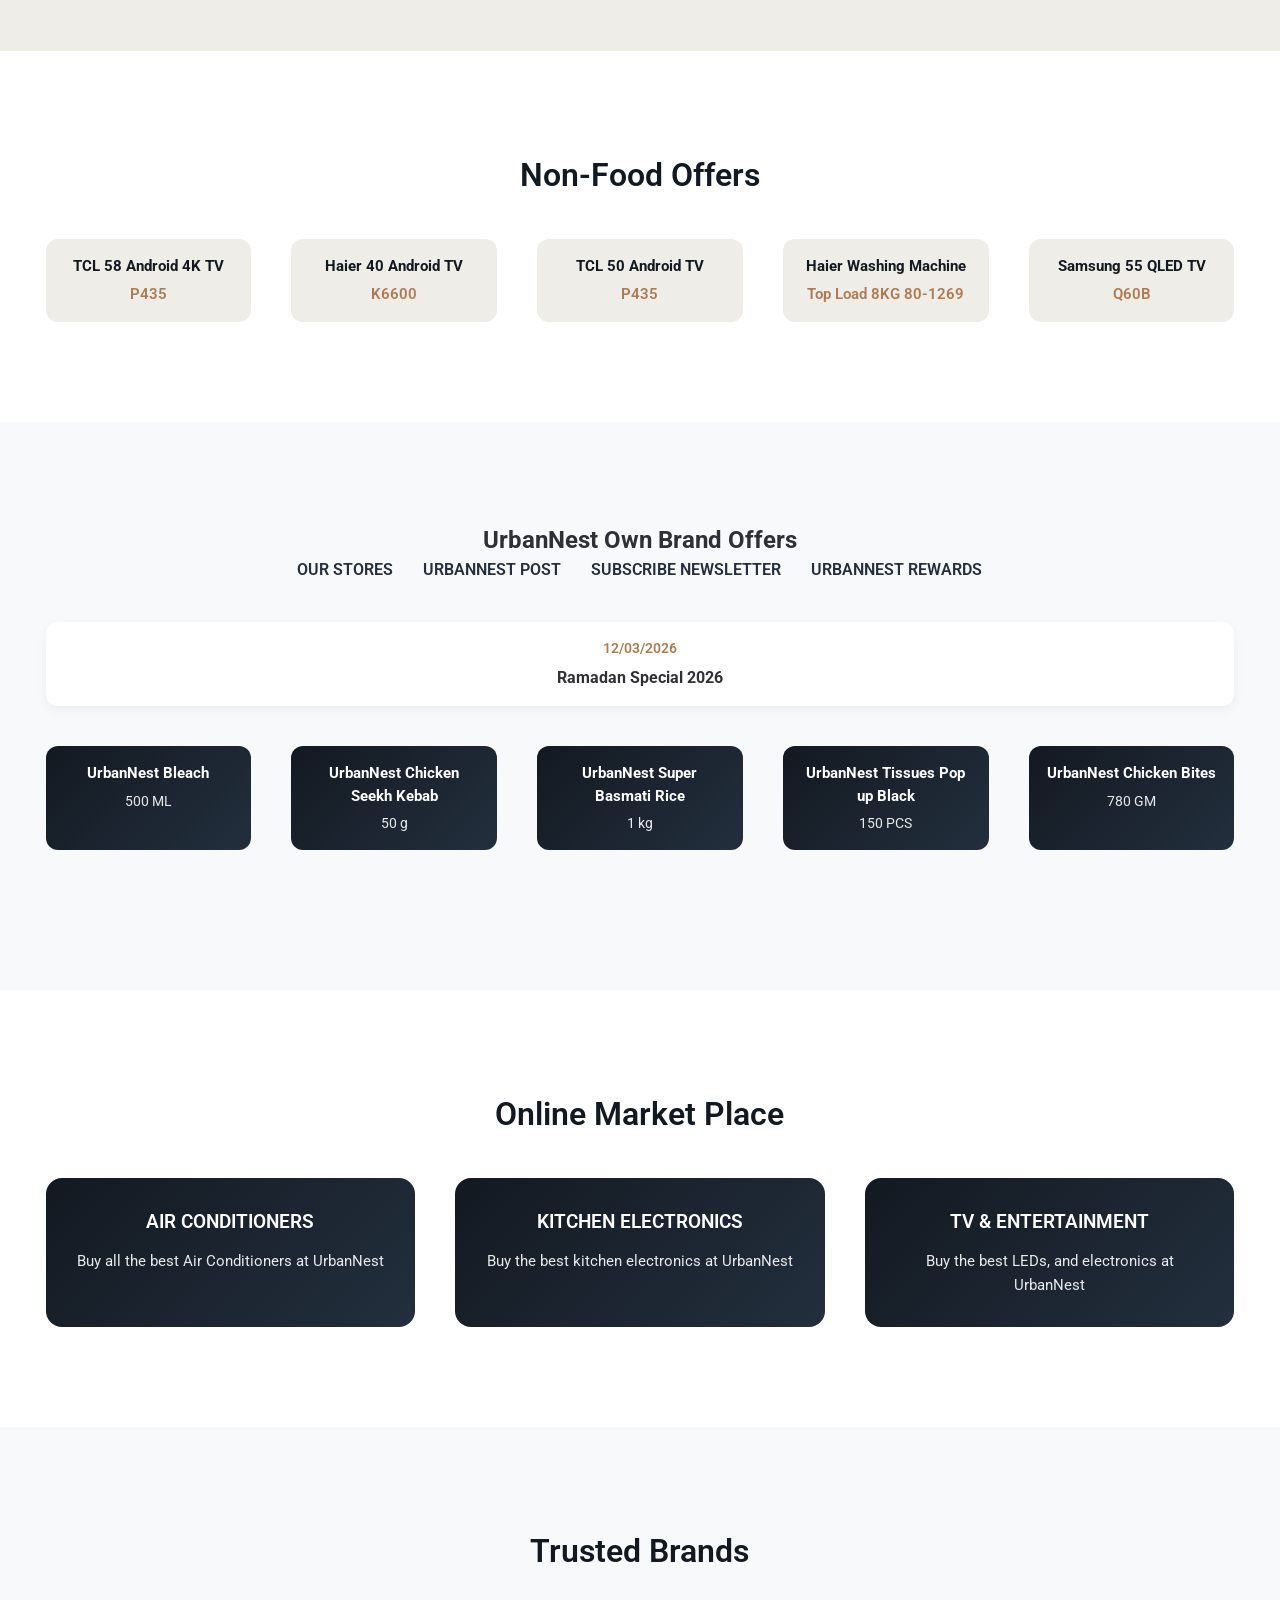
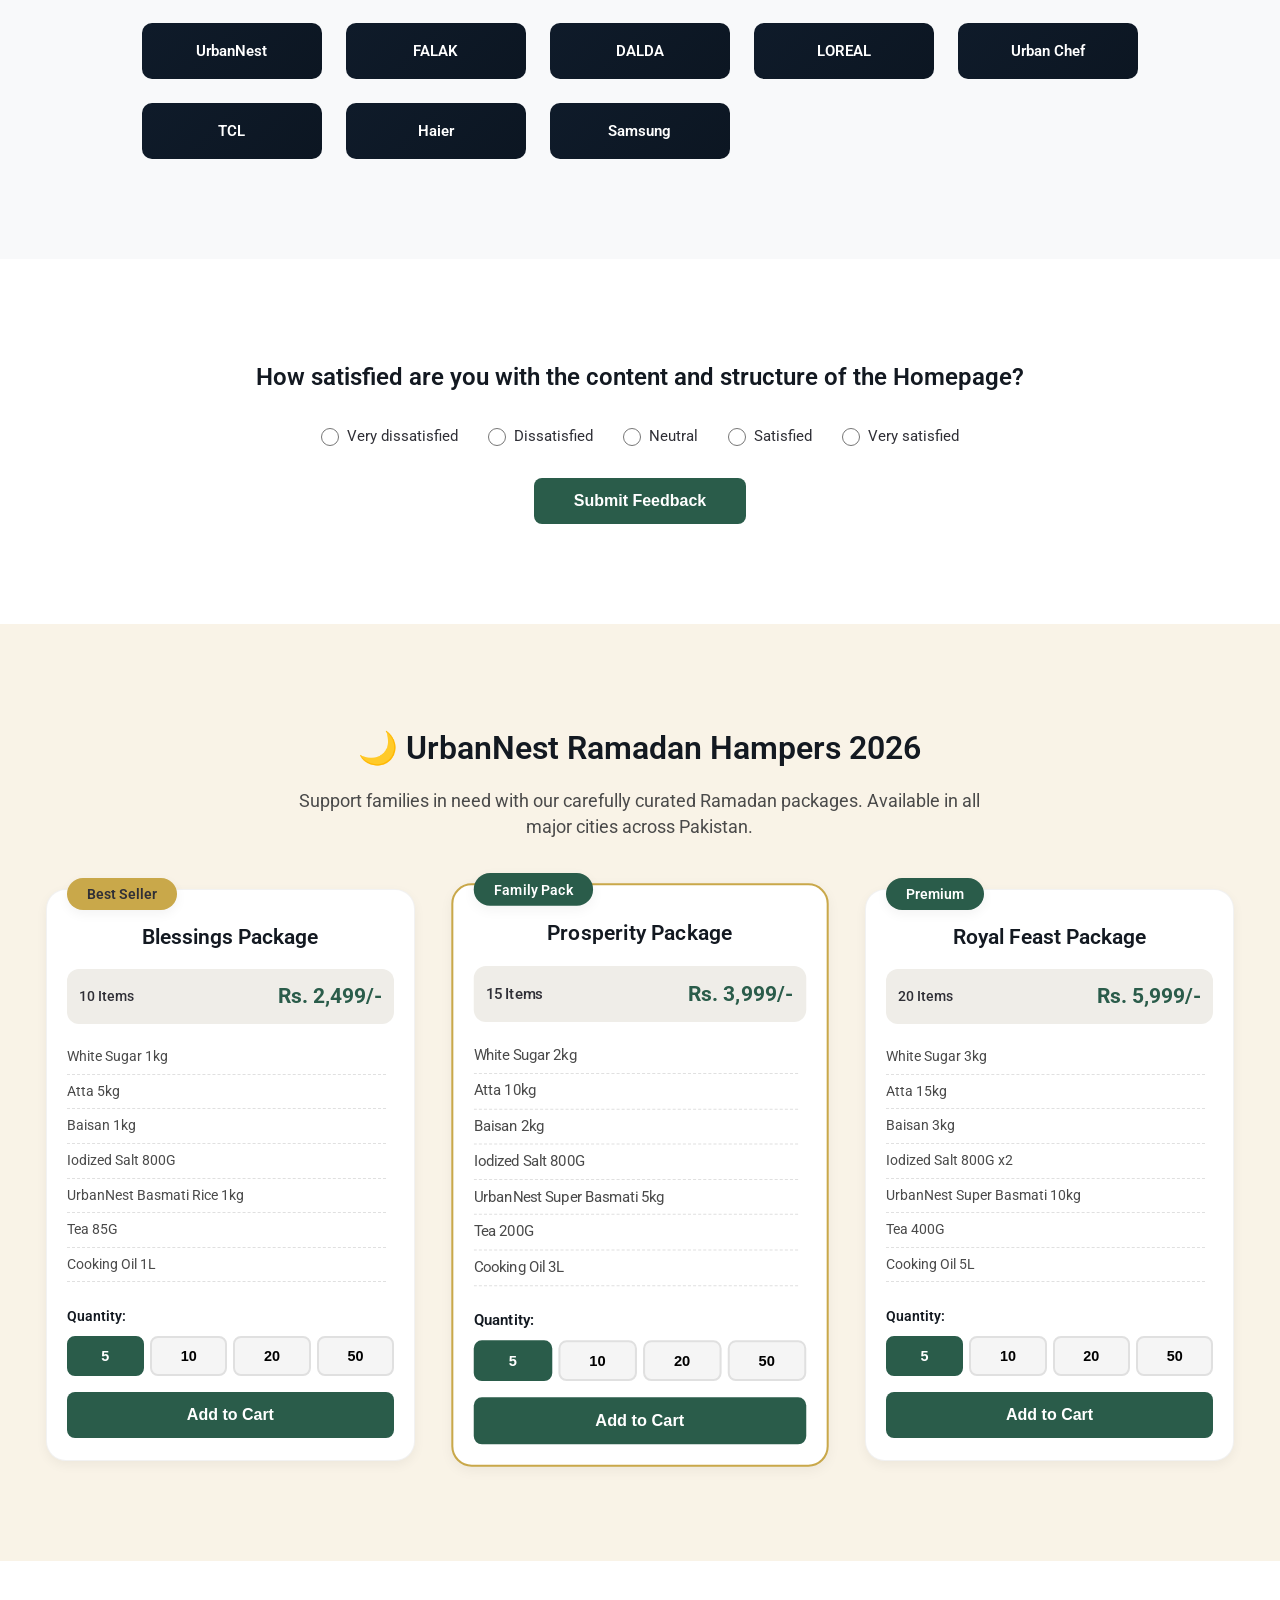
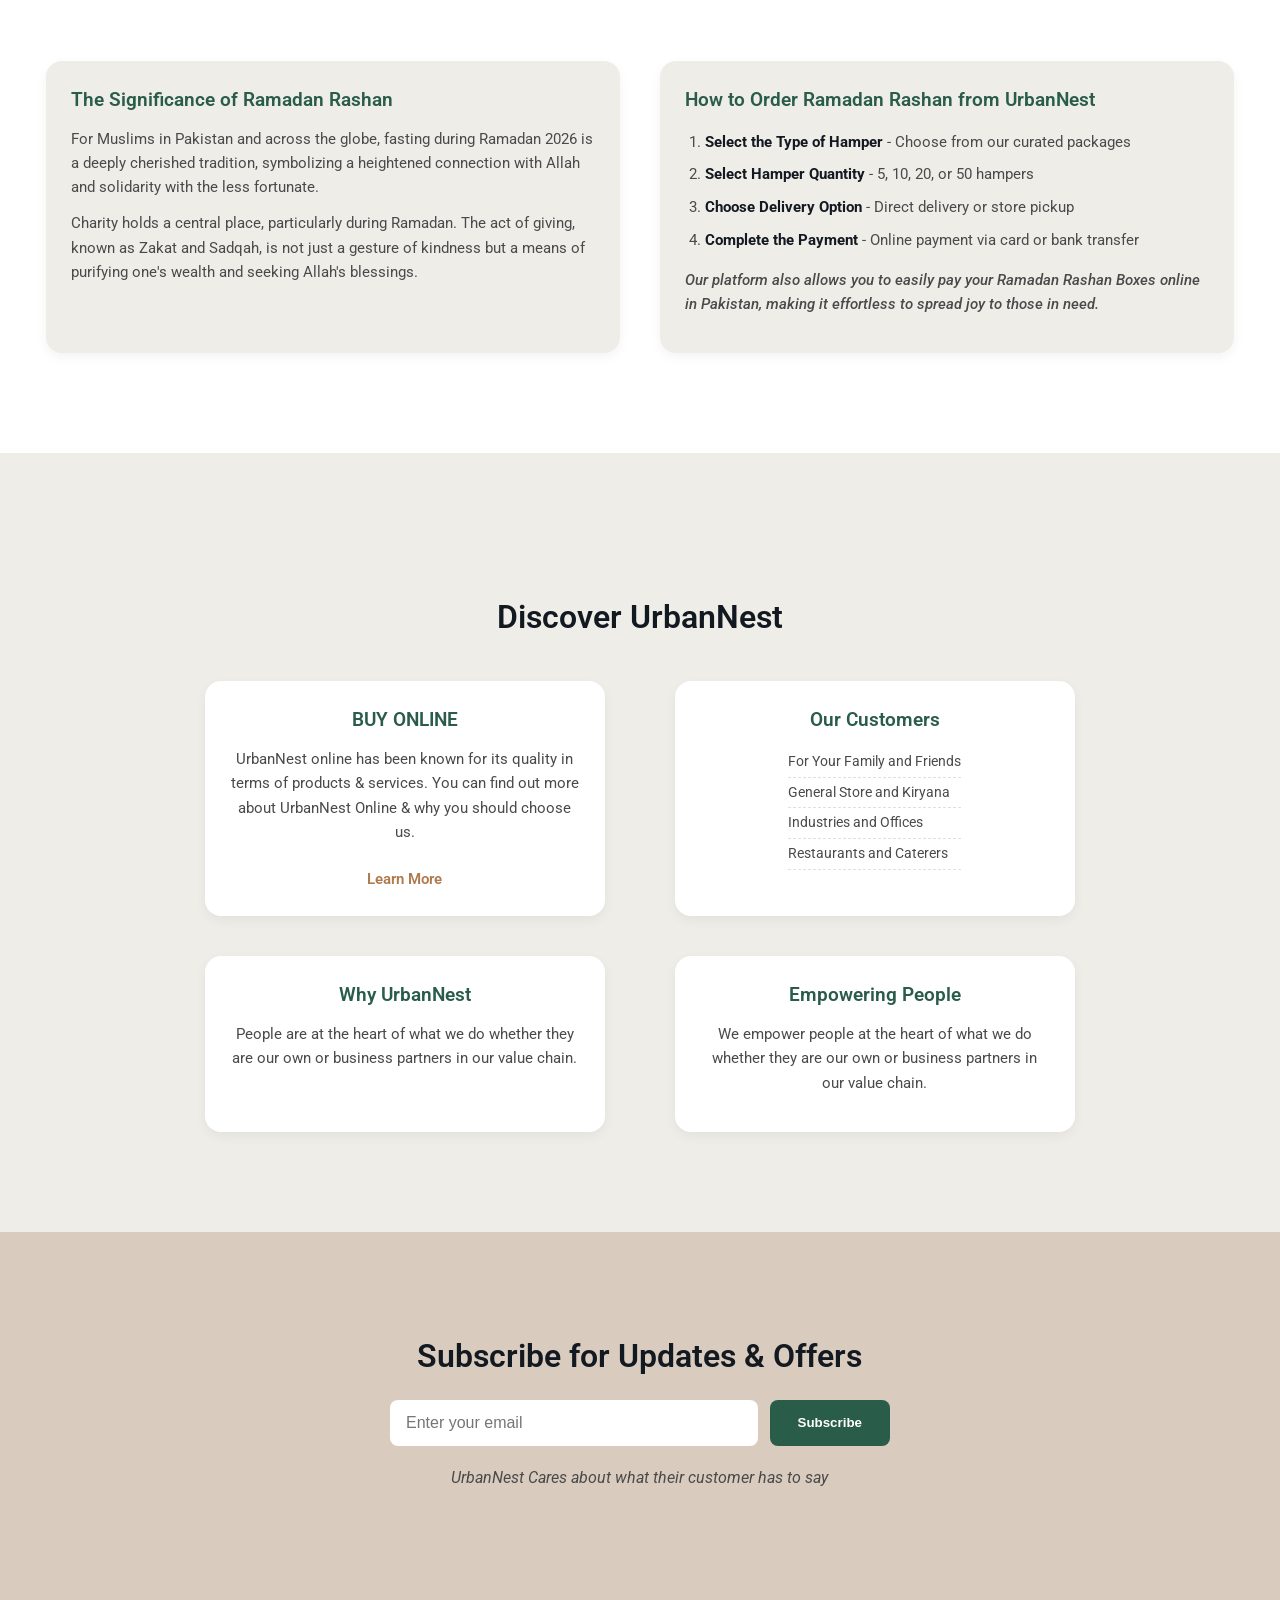
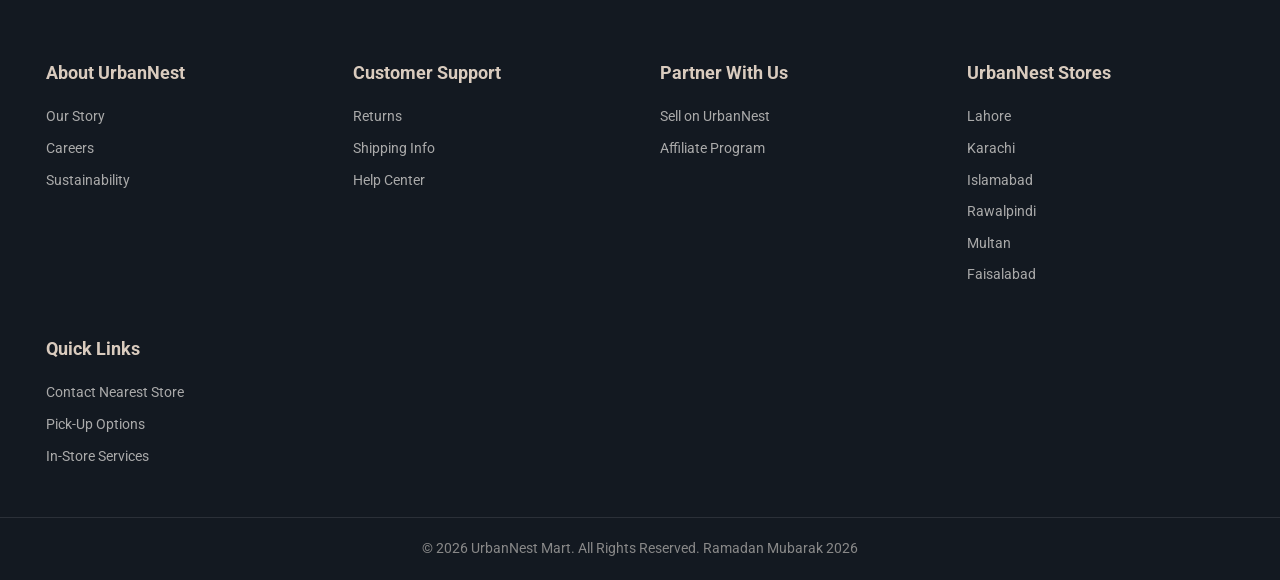
==== commit 2f8ecfda: "work with grid system" ====
--- a/index.html
+++ b/index.html
@@ -139,7 +139,7 @@
     <section class="catalog-section">
       <div class="container">
         <div class="catalog-header">
-          <h2>URBANNEST CATALOGS</h2>
+          <h1>UrbanNest Own Brand Offers</h1>
           <div class="catalog-links">
             <a href="#">OUR STORES</a>
             <a href="#">URBANNEST POST</a>
@@ -149,8 +149,7 @@
         </div>
 
         <div class="own-brand-offers">
-          <h3>UrbanNest Own Brand Offers</h3>
-          <div class="offers-grid">
+<div class="offers-grid">
             <div class="offer-item">
               <span class="offer-date">12/03/2026</span>
               <h4>Ramadan Special 2026</h4>
@@ -181,16 +180,6 @@
           </div>
         </div>
 
-        <div class="category-buy-links">
-          <h3>Buy from Categories</h3>
-          <div class="category-tags">
-            <a href="#">Commodities</a>
-            <a href="#">Dairy</a>
-            <a href="#">Beverages</a>
-            <a href="#">Toiletries</a>
-            <a href="#">Fruits and Vegetables</a>
-            <a href="#">Meat</a>
-          </div>
         </div>
       </div>
     </section>
@@ -402,7 +391,7 @@
       </div>
     </section>
      
-    ===== Discover ===== -->
+  <!-- discover -->
     <section class="discover-section">
       <div class="container">
         <h2>Discover UrbanNest</h2>
@@ -428,10 +417,6 @@
           <div class="discover-card">
             <h3>Empowering People</h3>
             <p>We empower people at the heart of what we do whether they are our own or business partners in our value chain.</p>
-          </div>
-          <div class="discover-card">
-            <h3>Sustainability at UrbanNest</h3>
-            <p>At UrbanNest, we have raised the issue of sustainability to a benchmark for our business activities. A principle that we have embedded in our core strategy.</p>
           </div>
         </div>
       </div>
--- a/style.css
+++ b/style.css
@@ -62,7 +62,7 @@
 
 .section-header {
   text-align: center;
-  margin-bottom: 2.5rem;
+  margin-bottom: 3rem;
 }
 
 .section-header p {
@@ -236,8 +236,11 @@
   background-size: cover;
   background-position: center;
   color: white;
-  padding: 100px 0;
-  text-align: center;
+  padding: 120px 0;
+  text-align: center;
+  min-height: 80vh;
+  display: flex;
+  align-items: center;
 }
 
 .hero h1 {
@@ -286,7 +289,7 @@
 
 /* ===== SECTION STYLES ===== */
 .section {
-  padding: 60px 0;
+  padding: 100px 0;
 }
 
 .section.light-bg {
@@ -296,23 +299,23 @@
 /* ===== PRODUCT SECTIONS ===== */
 .product-grid {
   display: grid;
-  grid-template-columns: repeat(auto-fit, minmax(210px, 1fr));
-  gap: 25px;
+  grid-template-columns: repeat(auto-fit, minmax(200px, 1fr));
+  gap: 40px;
   max-width: 1200px;
   margin: 0 auto;
 }
 
 #trendingGrid {
   display: grid;
-  grid-template-columns: repeat(auto-fit, minmax(250px, 1fr));
-  gap: 25px;
+  grid-template-columns: repeat(auto-fit, minmax(220px, 1fr));
+  gap: 40px;
   max-width: 1100px;
   margin: 0 auto;
 }
 
 .product-card {
   background: var(--bg-white);
-  padding: 14px 16px;
+  padding: 12px 12px;
   border-radius: 16px;
   box-shadow: var(--shadow-sm);
   transition: var(--transition);
@@ -329,33 +332,34 @@
   aspect-ratio: 4/5;
   object-fit: cover;
   border-radius: 12px;
-  margin-bottom: 16px;
+  margin-bottom: 12px;
 }
 
 #trendingGrid .product-card img {
   aspect-ratio: 3 / 4;
-  max-height: 320px;
+  max-height: 280px;
 }
 
 .product-card h3 {
-  font-size: 1rem;
-  margin-bottom: 8px;
+  font-size: 0.95rem;
+  margin-bottom: 6px;
 }
 
 .price {
   color: var(--accent);
   font-weight: 700;
-  font-size: 1.2rem;
-  margin: 8px 0;
+  font-size: 1.1rem;
+  margin: 6px 0;
 }
 
 .add-to-cart {
   width: 100%;
-  padding: 12px;
+  padding: 10px;
   background: var(--accent);
   color: white;
   border-radius: 8px;
-  margin-top: 12px;
+  margin-top: 10px;
+  font-size: 0.9rem;
 }
 
 .add-to-cart:hover {
@@ -383,20 +387,20 @@
 
 /* ===== RAMADAN HAMPERS SECTION ===== */
 .ramadan-hampers-section {
-  padding: 60px 0;
+  padding: 100px 0;
   background: var(--ramadan-bg);
 }
 
 .hampers-grid {
   display: grid;
   grid-template-columns: repeat(3, 1fr);
-  gap: 30px;
+  gap: 40px;
 }
 
 .hamper-card {
   background: var(--bg-white);
   border-radius: 20px;
-  padding: 24px;
+  padding: 20px;
   box-shadow: var(--shadow-sm);
   position: relative;
   transition: var(--transition);
@@ -432,126 +436,128 @@
 }
 
 .hamper-card h3 {
-  font-size: 1.4rem;
-  margin: 16px 0 20px;
+  font-size: 1.3rem;
+  margin: 12px 0 16px;
   text-align: center;
 }
 
 .hamper-items-info {
+  background: var(--bg-light);
+  padding: 12px;
+  border-radius: 12px;
+  margin-bottom: 16px;
+  display: flex;
+  justify-content: space-between;
+  align-items: center;
+}
+
+.items-count {
+  font-size: 0.9rem;
+  color: var(--text-dark);
+  font-weight: 500;
+}
+
+.hamper-price {
+  font-size: 1.3rem;
+  font-weight: 700;
+  color: var(--ramadan-green);
+}
+
+.hamper-items-list {
+  margin-bottom: 16px;
+  max-height: 250px;
+  overflow-y: auto;
+  padding-right: 8px;
+}
+
+.hamper-items-list ul {
+  list-style: none;
+}
+
+.hamper-items-list li {
+  padding: 6px 0;
+  border-bottom: 1px dashed var(--border-light);
+  color: var(--text-medium);
+  font-size: 0.9rem;
+}
+
+.hamper-items-list li:last-child {
+  border-bottom: none;
+}
+
+.quantity-selector {
+  margin: 16px 0;
+}
+
+.quantity-selector label {
+  display: block;
+  font-weight: 600;
+  margin-bottom: 8px;
+  color: var(--primary-dark);
+  font-size: 0.9rem;
+}
+
+.quantity-buttons {
+  display: flex;
+  gap: 6px;
+}
+
+.qty-option {
+  flex: 1;
+  padding: 8px;
+  background: #f5f5f5;
+  border: 2px solid var(--border-light);
+  border-radius: 8px;
+  font-weight: 600;
+  min-height: 40px;
+  font-size: 0.9rem;
+}
+
+.qty-option:hover {
+  background: var(--accent-light);
+}
+
+.qty-option.active {
+  background: var(--ramadan-green);
+  border-color: var(--ramadan-green);
+  color: white;
+}
+
+.add-hamper-btn {
+  width: 100%;
+  padding: 14px;
+  background: var(--ramadan-green);
+  color: white;
+  font-size: 1rem;
+  font-weight: 600;
+  border-radius: 8px;
+}
+
+.add-hamper-btn:hover {
+  background: var(--primary-soft-dark);
+}
+
+/* ===== NON-FOOD OFFERS ===== */
+.non-food-section {
+  padding: 100px 0;
+  background: white;
+}
+
+.non-food-section h2 {
+  text-align: center;
+  margin-bottom: 40px;
+}
+
+.electronics-grid {
+  display: grid;
+  grid-template-columns: repeat(5, 1fr);
+  gap: 40px;
+}
+
+.electronic-item {
   background: var(--bg-light);
   padding: 16px;
   border-radius: 12px;
-  margin-bottom: 20px;
-  display: flex;
-  justify-content: space-between;
-  align-items: center;
-}
-
-.items-count {
-  font-size: 0.95rem;
-  color: var(--text-dark);
-  font-weight: 500;
-}
-
-.hamper-price {
-  font-size: 1.4rem;
-  font-weight: 700;
-  color: var(--ramadan-green);
-}
-
-.hamper-items-list {
-  margin-bottom: 20px;
-  max-height: 280px;
-  overflow-y: auto;
-  padding-right: 8px;
-}
-
-.hamper-items-list ul {
-  list-style: none;
-}
-
-.hamper-items-list li {
-  padding: 8px 0;
-  border-bottom: 1px dashed var(--border-light);
-  color: var(--text-medium);
-  font-size: 0.95rem;
-}
-
-.hamper-items-list li:last-child {
-  border-bottom: none;
-}
-
-.quantity-selector {
-  margin: 20px 0;
-}
-
-.quantity-selector label {
-  display: block;
-  font-weight: 600;
-  margin-bottom: 10px;
-  color: var(--primary-dark);
-}
-
-.quantity-buttons {
-  display: flex;
-  gap: 8px;
-}
-
-.qty-option {
-  flex: 1;
-  padding: 10px;
-  background: #f5f5f5;
-  border: 2px solid var(--border-light);
-  border-radius: 8px;
-  font-weight: 600;
-  min-height: 44px;
-}
-
-.qty-option:hover {
-  background: var(--accent-light);
-}
-
-.qty-option.active {
-  background: var(--ramadan-green);
-  border-color: var(--ramadan-green);
-  color: white;
-}
-
-.add-hamper-btn {
-  width: 100%;
-  padding: 16px;
-  background: var(--ramadan-green);
-  color: white;
-  font-size: 1.1rem;
-  font-weight: 600;
-  border-radius: 8px;
-}
-
-.add-hamper-btn:hover {
-  background: var(--primary-soft-dark);
-}
-
-/* ===== NON-FOOD OFFERS ===== */
-.non-food-section {
-  padding: 60px 0;
-  background: white;
-}
-
-.non-food-section h2 {
-  text-align: center;
-  margin-bottom: 40px;
-}
-
-.electronics-grid {
-  display: grid;
-  grid-template-columns: repeat(5, 1fr);
-  gap: 20px;
-}
-
-.electronic-item {
-  background: var(--bg-light);
-  padding: 20px;
-  border-radius: 12px;
   text-align: center;
   transition: var(--transition);
 }
@@ -563,18 +569,19 @@
 
 .electronic-item h4 {
   color: var(--primary-dark);
-  margin-bottom: 8px;
-  font-size: 1rem;
+  margin-bottom: 6px;
+  font-size: 0.95rem;
 }
 
 .electronic-item p {
   color: var(--accent);
   font-weight: 600;
+  font-size: 0.95rem;
 }
 
 /* ===== CATALOG SECTION ===== */
 .catalog-section {
-  padding: 60px 0;
+  padding: 100px 0;
   background: #f8f9fa;
 }
 
@@ -616,12 +623,12 @@
 .offers-grid {
   display: grid;
   grid-template-columns: repeat(auto-fit, minmax(200px, 1fr));
-  gap: 20px;
+  gap: 40px;
 }
 
 .offer-item {
   background: var(--bg-white);
-  padding: 20px;
+  padding: 16px;
   border-radius: 12px;
   text-align: center;
   box-shadow: var(--shadow-sm);
@@ -630,14 +637,15 @@
 .offer-date {
   color: var(--accent);
   font-weight: 600;
-  margin-bottom: 8px;
+  margin-bottom: 6px;
   display: block;
+  font-size: 0.9rem;
 }
 
 .brand-products {
   display: grid;
   grid-template-columns: repeat(5, 1fr);
-  gap: 20px;
+  gap: 40px;
   margin: 40px 0;
 }
 
@@ -648,7 +656,7 @@
     var(--primary-medium)
   );
   color: white;
-  padding: 20px;
+  padding: 16px;
   border-radius: 12px;
   text-align: center;
   transition: var(--transition);
@@ -660,12 +668,12 @@
 }
 
 .brand-product-card h4 {
-  font-size: 1rem;
-  margin-bottom: 8px;
+  font-size: 0.95rem;
+  margin-bottom: 6px;
 }
 
 .brand-product-card p {
-  font-size: 0.9rem;
+  font-size: 0.85rem;
   opacity: 0.9;
 }
 
@@ -683,11 +691,12 @@
   background: var(--bg-white);
   color: var(--text-medium);
   text-decoration: none;
-  padding: 10px 20px;
+  padding: 8px 20px;
   border-radius: 30px;
   font-weight: 500;
   transition: var(--transition);
   border: 1px solid var(--border-light);
+  font-size: 0.9rem;
 }
 
 .category-tags a:hover {
@@ -698,7 +707,7 @@
 
 /* ===== MARKETPLACE SECTION ===== */
 .marketplace-section {
-  padding: 60px 0;
+  padding: 100px 0;
   background: white;
 }
 
@@ -710,7 +719,7 @@
 .marketplace-grid {
   display: grid;
   grid-template-columns: repeat(3, 1fr);
-  gap: 30px;
+  gap: 40px;
 }
 
 .marketplace-card {
@@ -720,7 +729,7 @@
     var(--primary-medium)
   );
   color: white;
-  padding: 35px;
+  padding: 30px;
   border-radius: 16px;
   text-align: center;
   transition: var(--transition);
@@ -733,32 +742,42 @@
 
 .marketplace-card h3 {
   color: white;
-  font-size: 1.3rem;
-  margin-bottom: 15px;
+  font-size: 1.2rem;
+  margin-bottom: 12px;
 }
 
 .marketplace-card p {
   opacity: 0.9;
   line-height: 1.6;
+  font-size: 0.95rem;
 }
 
 /* ===== TRUSTED BRANDS ===== */
 .brand-grid {
   display: grid;
-  grid-template-columns: repeat(4, 1fr);
-  gap: 20px;
+  grid-template-columns: repeat(auto-fit, minmax(180px, max-content));
+  justify-content: center;
+  gap: 24px;
 }
 
 .brand-card {
-  background: var(--primary-dark);
-  color: white;
-  padding: 30px;
-  text-align: center;
-  border-radius: 12px;
-  font-weight: 600;
-  transition: var(--transition);
-}
-
+  background: linear-gradient(135deg, #0f1b2a, #0c1622);
+  color: white;
+  border-radius: 10px;
+  font-weight: 600;
+  font-size: 0.95rem;
+
+  display: flex;
+  align-items: center;
+  justify-content: center;
+
+  height: 56px;
+  transition: all 0.3s ease;
+}
+.brand-card {
+  padding: 14px 8px;
+  
+}
 .brand-card:hover {
   transform: translateY(-4px);
   box-shadow: var(--shadow-md);
@@ -766,7 +785,7 @@
 
 /* ===== DISCOVER URBANNEST SECTION ===== */
 .discover-section {
-  padding: 60px 0;
+  padding: 100px 0;
   background: var(--bg-light);
   width: 100%;
   overflow: hidden;
@@ -781,15 +800,16 @@
 .discover-grid {
   display: grid;
   grid-template-columns: repeat(auto-fit, minmax(280px, 1fr));
-  gap: 30px;
+  gap: 40px;
   justify-content: center;
   margin: 0 auto;
   width: 100%;
+  max-width: 900px;
 }
 
 .discover-card {
   background: white;
-  padding: 30px;
+  padding: 25px;
   border-radius: 16px;
   box-shadow: var(--shadow-sm);
   height: 100%;
@@ -797,6 +817,9 @@
   flex-direction: column;
   text-align: center;
   transition: var(--transition);
+  margin: 0 auto;
+  width: 100%;
+  max-width: 400px;
 }
 
 .discover-card:hover {
@@ -806,15 +829,17 @@
 
 .discover-card h3 {
   color: var(--ramadan-green);
-  margin-bottom: 15px;
-  text-align: center;
+  margin-bottom: 12px;
+  text-align: center;
+  font-size: 1.2rem;
 }
 
 .discover-card p {
   color: var(--text-medium);
   line-height: 1.6;
-  margin-bottom: 15px;
-  text-align: center;
+  margin-bottom: 12px;
+  text-align: center;
+  font-size: 0.95rem;
 }
 
 .discover-card ul {
@@ -826,10 +851,11 @@
 }
 
 .discover-card li {
-  padding: 5px 0;
+  padding: 4px 0;
   color: var(--text-medium);
   border-bottom: 1px dashed var(--border-light);
   text-align: left;
+  font-size: 0.9rem;
 }
 
 .discover-card a {
@@ -838,17 +864,24 @@
   font-weight: 600;
   transition: color 0.3s;
   display: inline-block;
-  margin-top: 15px;
+  margin-top: 12px;
   align-self: center;
+  font-size: 0.95rem;
 }
 
 .discover-card a:hover {
   color: var(--primary-soft-dark);
 }
 
+/* Center the two cards specifically */
+.discover-grid:has(.discover-card:only-child) {
+  grid-template-columns: repeat(2, 1fr);
+  justify-items: center;
+}
+
 /* ===== FEEDBACK SECTION ===== */
 .feedback-section {
-  padding: 60px 0;
+  padding: 100px 0;
   background: white;
 }
 
@@ -874,6 +907,7 @@
   align-items: center;
   gap: 8px;
   cursor: pointer;
+  font-size: 0.95rem;
 }
 
 .rating-options input[type="radio"] {
@@ -904,7 +938,7 @@
 
 /* ===== ZAKAT & SADAQAH INFO ===== */
 .zakat-info-section {
-  padding: 80px 0;
+  padding: 100px 0;
   background: white;
   margin-bottom: 40px;
 }
@@ -924,7 +958,7 @@
 
 .info-card h3 {
   color: var(--ramadan-green);
-  margin-bottom: 15px;
+  margin-bottom: 12px;
   font-size: 1.2rem;
 }
 
@@ -932,16 +966,18 @@
   color: var(--text-medium);
   line-height: 1.6;
   margin-bottom: 12px;
+  font-size: 0.95rem;
 }
 
 .steps-list {
   padding-left: 20px;
-  margin: 20px 0;
+  margin: 16px 0;
 }
 
 .steps-list li {
-  margin-bottom: 12px;
+  margin-bottom: 10px;
   color: var(--text-medium);
+  font-size: 0.95rem;
 }
 
 .steps-list strong {
@@ -952,13 +988,14 @@
   font-style: italic;
   color: var(--accent);
   font-weight: 500;
-  margin-top: 20px;
+  margin-top: 16px;
+  font-size: 0.95rem;
 }
 
 /* ===== NEWSLETTER SECTION ===== */
 .newsletter {
   background: var(--accent-light);
-  padding: 60px 0;
+  padding: 100px 0;
   text-align: center;
 }
 
@@ -970,6 +1007,7 @@
 .newsletter-inner p {
   color: var(--text-medium);
   margin-bottom: 10px;
+  font-size: 1rem;
 }
 
 .newsletter-form {
@@ -1007,6 +1045,7 @@
   margin-top: 15px;
   color: var(--primary-dark);
   font-style: italic;
+  font-size: 0.95rem;
 }
 
 /* ===== FOOTER ===== */
@@ -1035,6 +1074,7 @@
   text-decoration: none;
   margin-bottom: 10px;
   transition: color 0.3s;
+  font-size: 0.9rem;
 }
 
 .footer a:hover {
@@ -1053,18 +1093,22 @@
 @media (max-width: 1200px) {
   #trendingGrid {
     grid-template-columns: repeat(3, 1fr);
+    gap: 35px;
   }
 
   .hampers-grid {
     grid-template-columns: repeat(2, 1fr);
+    gap: 35px;
   }
 
   .electronics-grid {
     grid-template-columns: repeat(3, 1fr);
+    gap: 35px;
   }
 
   .brand-products {
     grid-template-columns: repeat(3, 1fr);
+    gap: 35px;
   }
 }
 
@@ -1075,10 +1119,12 @@
 
   .marketplace-grid {
     grid-template-columns: repeat(2, 1fr);
+    gap: 35px;
   }
 
   .brand-grid {
     grid-template-columns: repeat(2, 1fr);
+    gap: 35px;
   }
 }
 
@@ -1113,6 +1159,7 @@
   .info-grid,
   .discover-grid {
     grid-template-columns: 1fr;
+    max-width: 100%;
   }
 
   .hamper-card.featured {
@@ -1122,10 +1169,12 @@
   .electronics-grid,
   .brand-products {
     grid-template-columns: repeat(2, 1fr);
+    gap: 25px;
   }
 
   .brand-grid {
     grid-template-columns: repeat(2, 1fr);
+    gap: 25px;
   }
 
   .catalog-links {
@@ -1141,12 +1190,26 @@
   }
 
   .hero {
-    padding: 60px 0;
+    padding: 80px 0;
+    min-height: 70vh;
   }
 
   .newsletter-form {
     flex-direction: column;
     padding: 0 20px;
+  }
+  
+  .product-grid,
+  #trendingGrid,
+  .hampers-grid,
+  .marketplace-grid,
+  .discover-grid,
+  .offers-grid {
+    gap: 25px;
+  }
+  
+  .discover-card {
+    max-width: 100%;
   }
 }
 
@@ -1165,6 +1228,7 @@
   .brand-products,
   .brand-grid {
     grid-template-columns: 1fr;
+    gap: 25px;
   }
 
   .footer-grid {
@@ -1173,6 +1237,7 @@
 
   .marketplace-grid {
     grid-template-columns: 1fr;
+    gap: 25px;
   }
 
   .categories {
@@ -1186,4 +1251,17 @@
   .hamper-price {
     font-size: 1.2rem;
   }
+  
+  .section,
+  .ramadan-hampers-section,
+  .newsletter,
+  .feedback-section,
+  .zakat-info-section,
+  .non-food-section,
+  .catalog-section,
+  .marketplace-section,
+  .discover-section {
+    padding-top: 70px;
+    padding-bottom: 70px;
+  }
 }
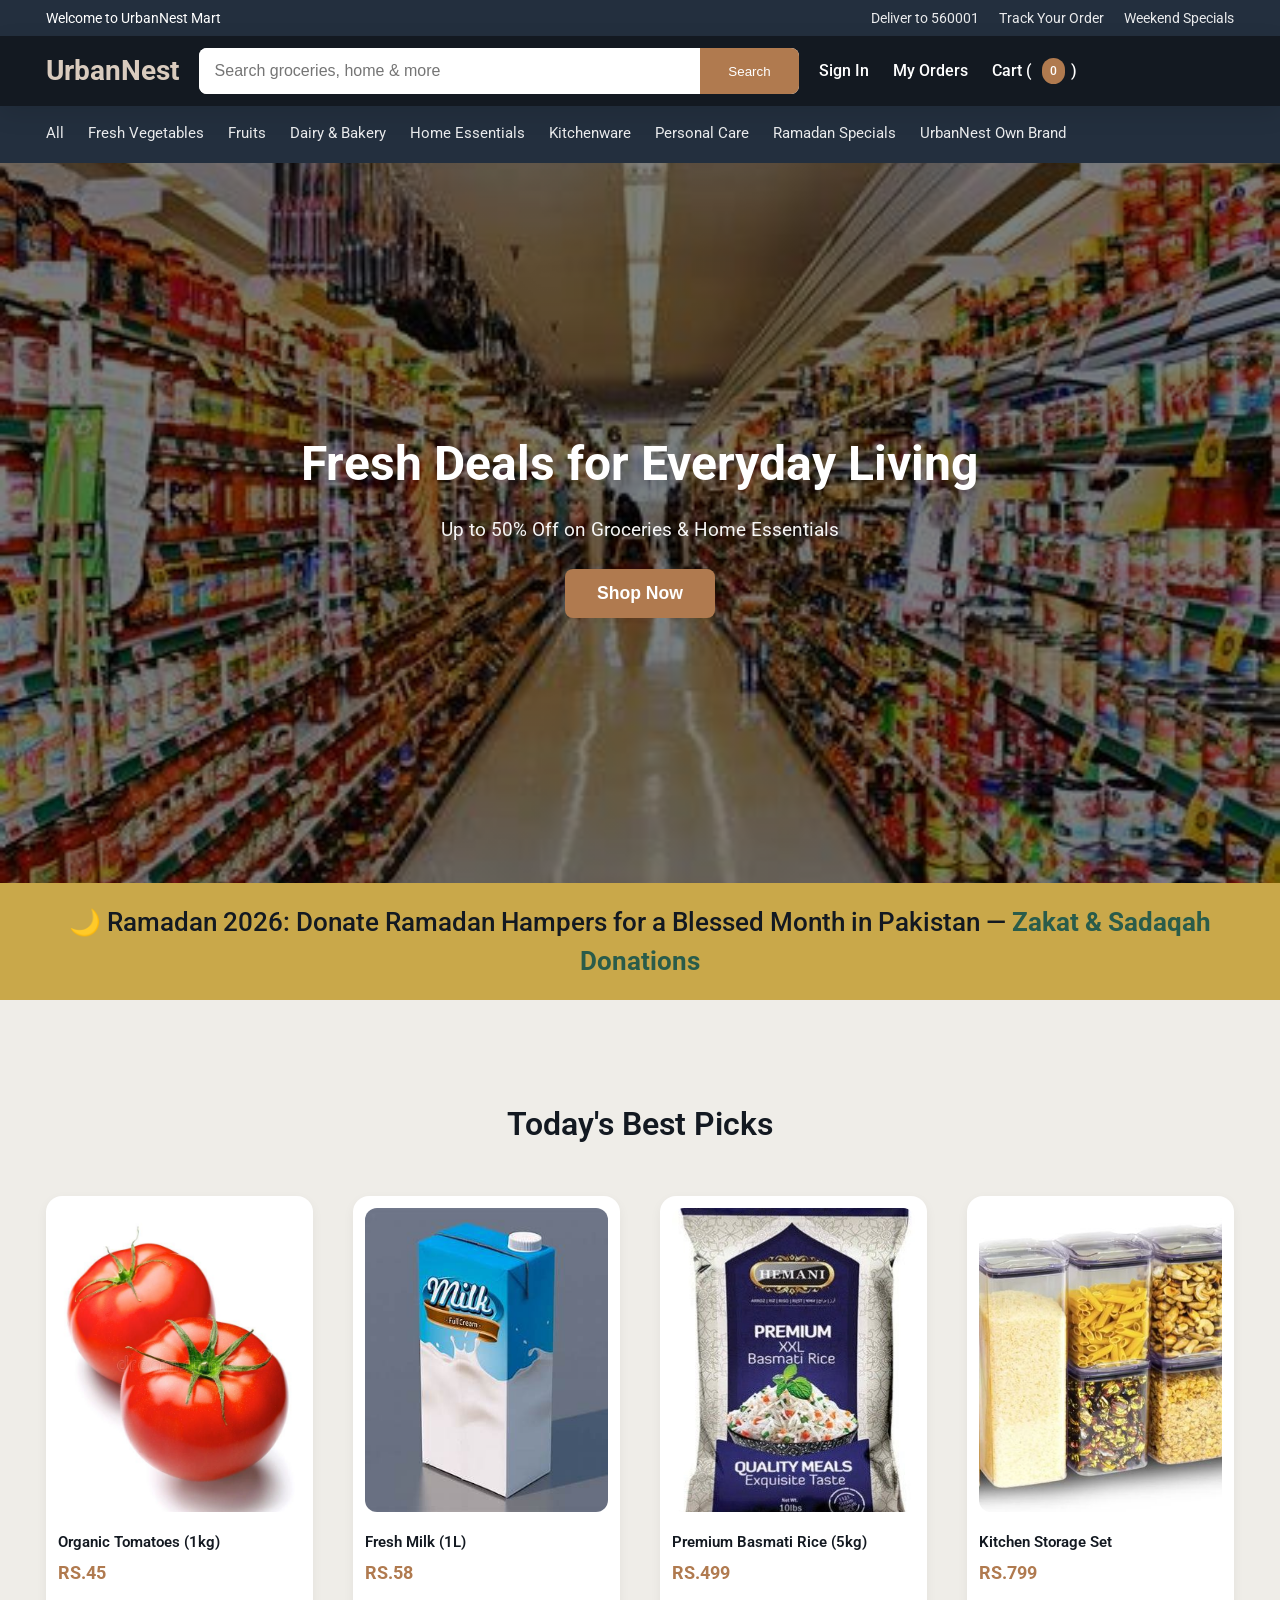
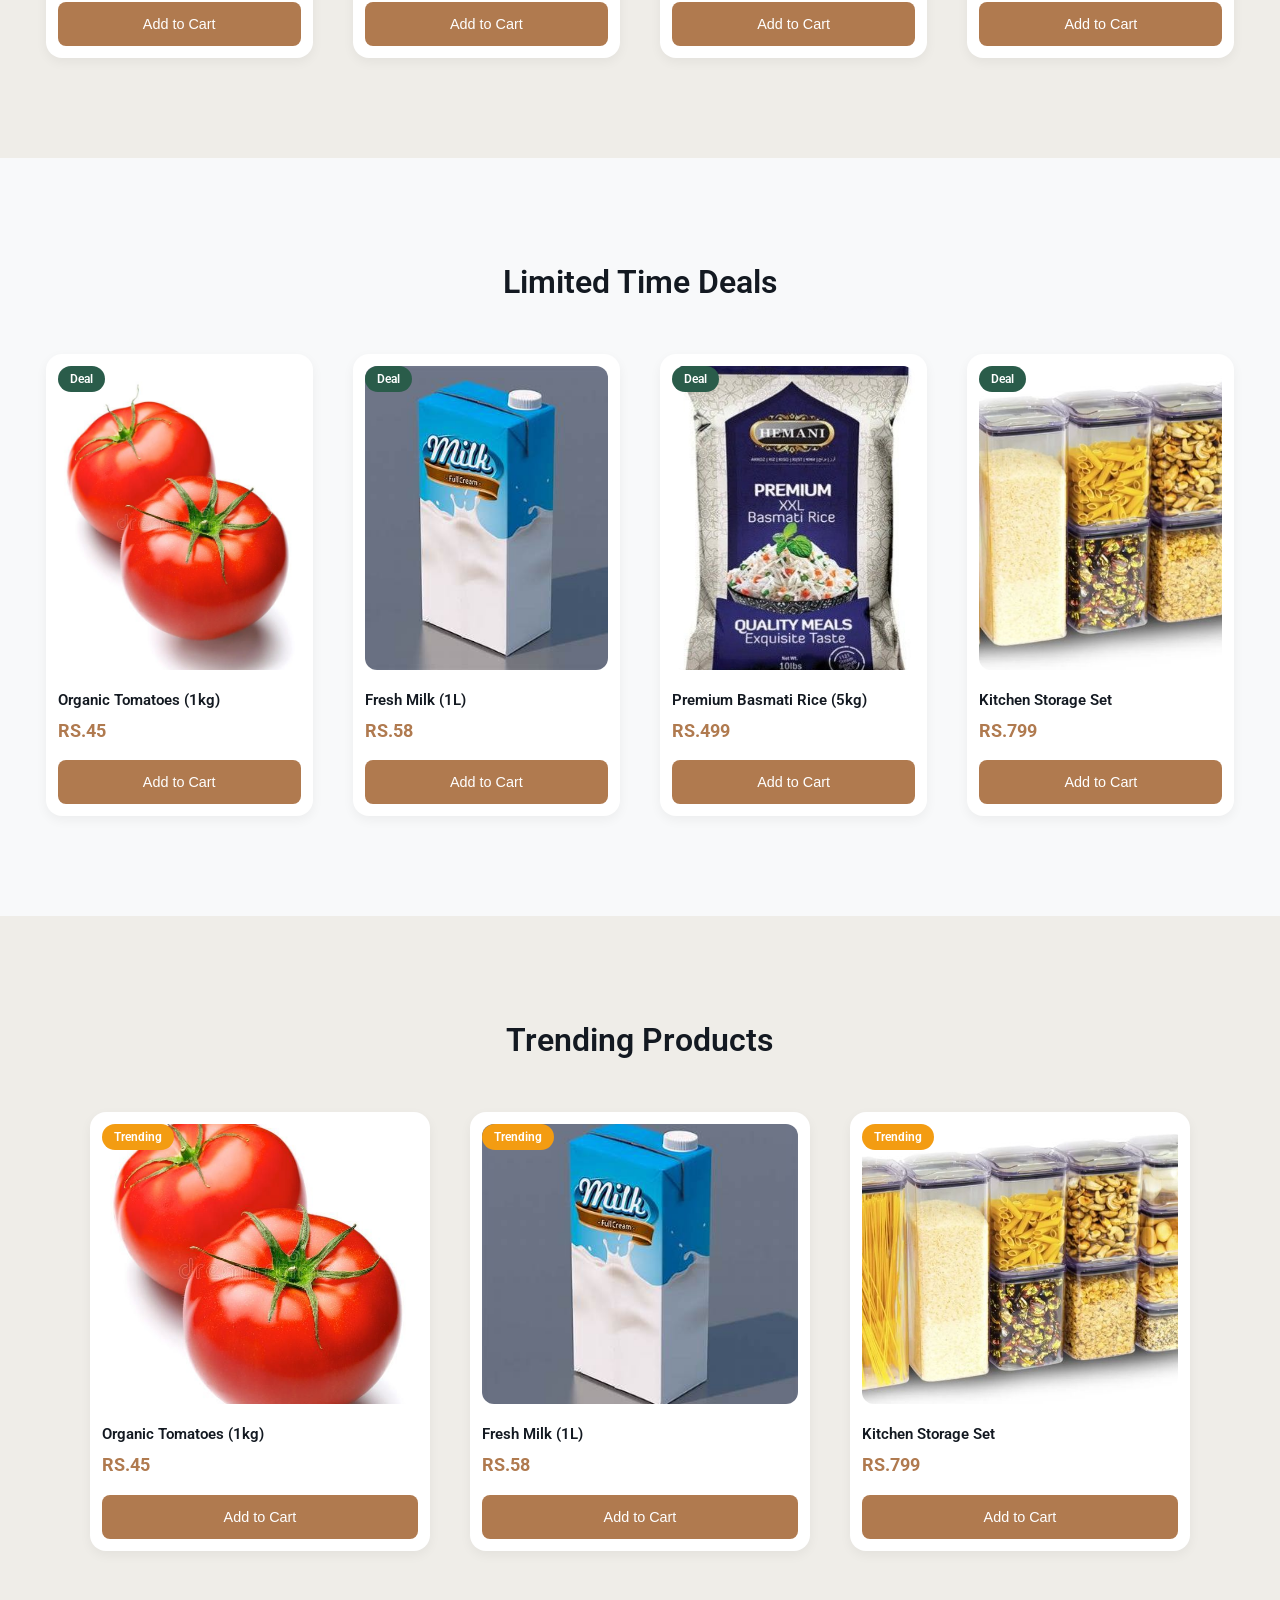
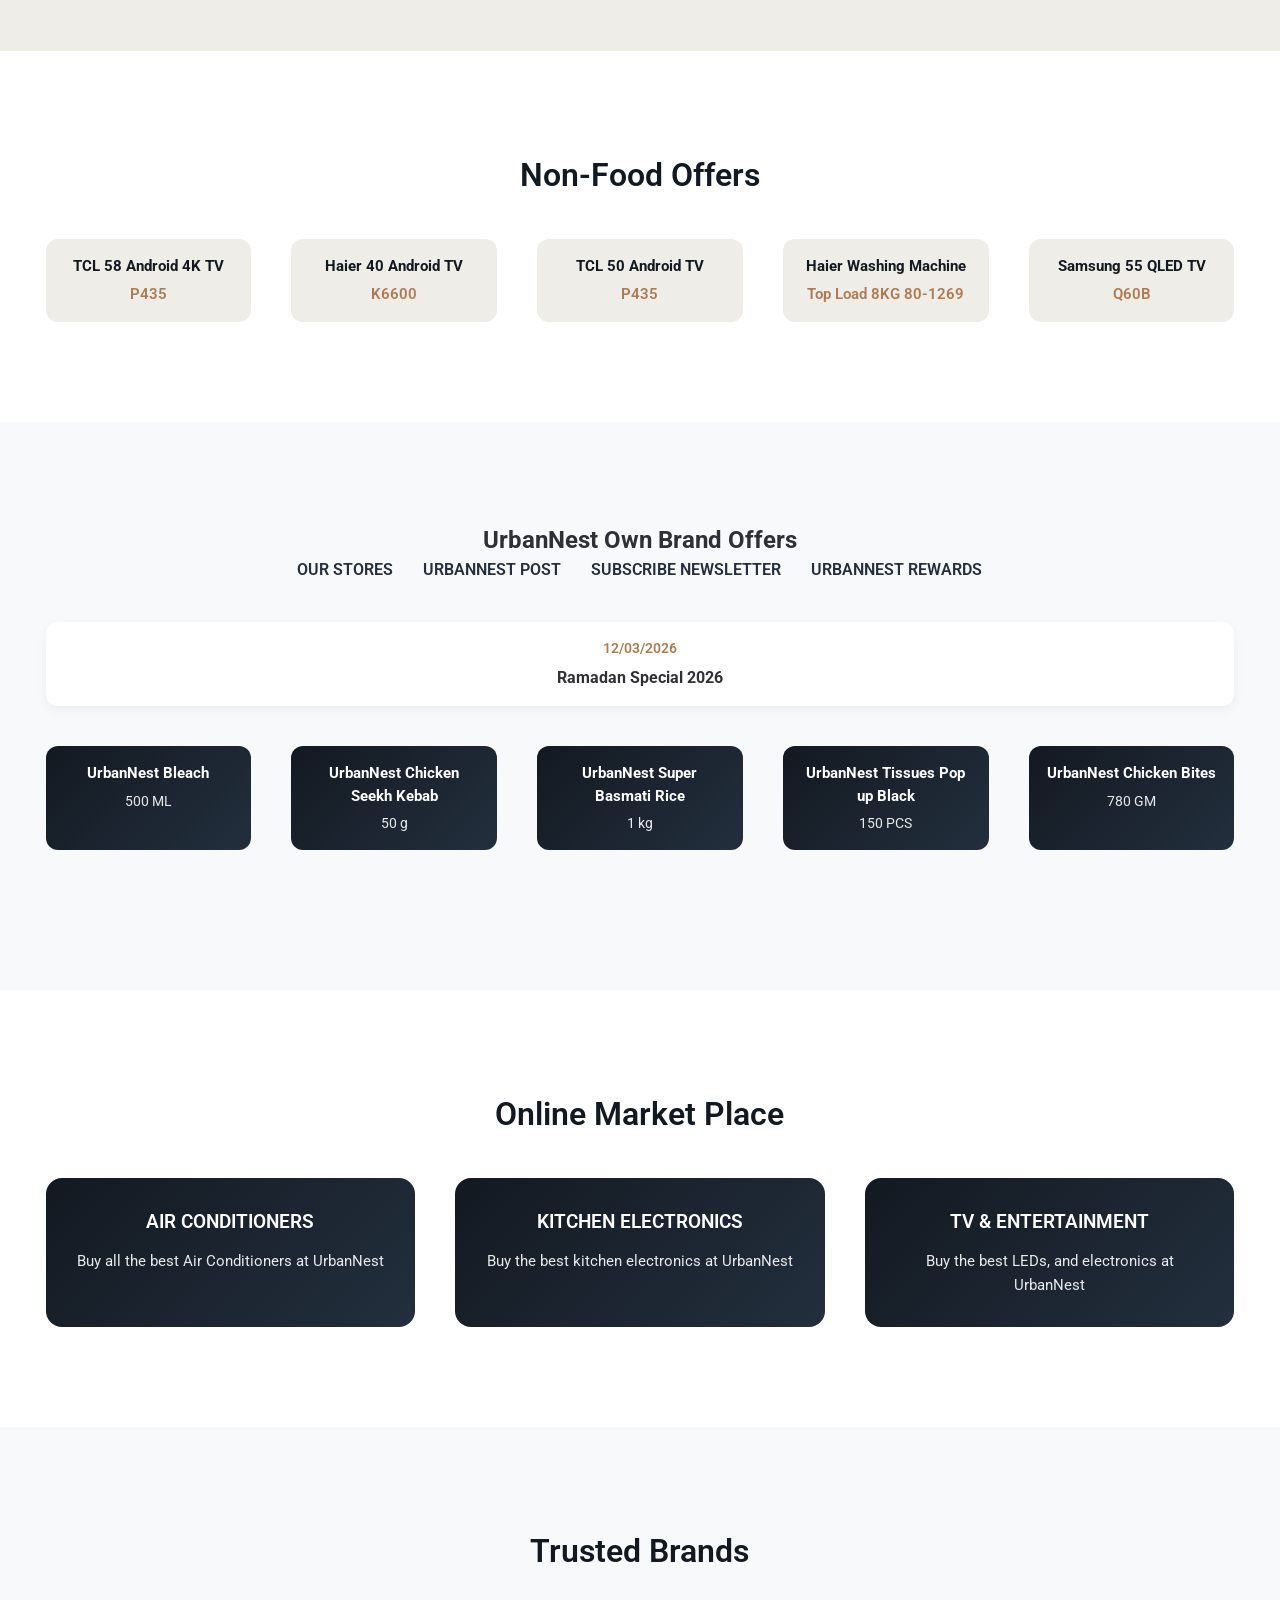
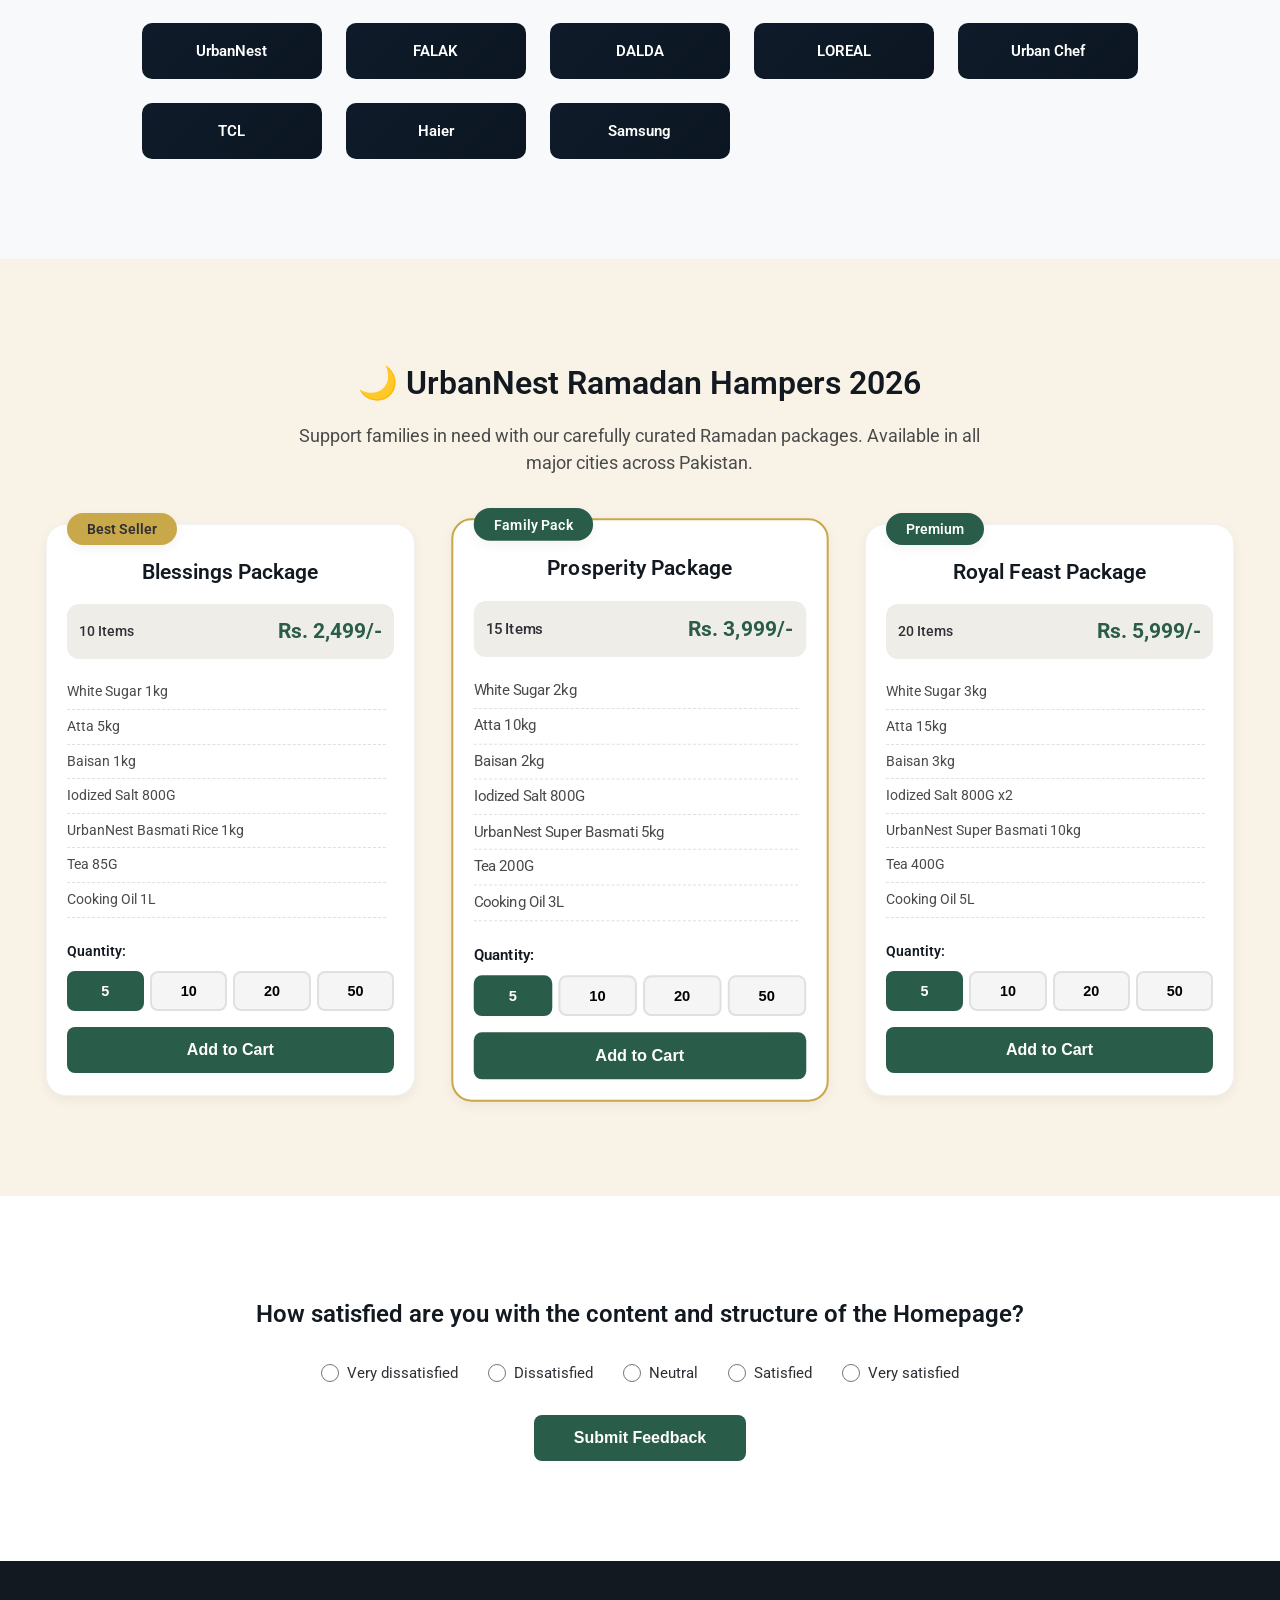
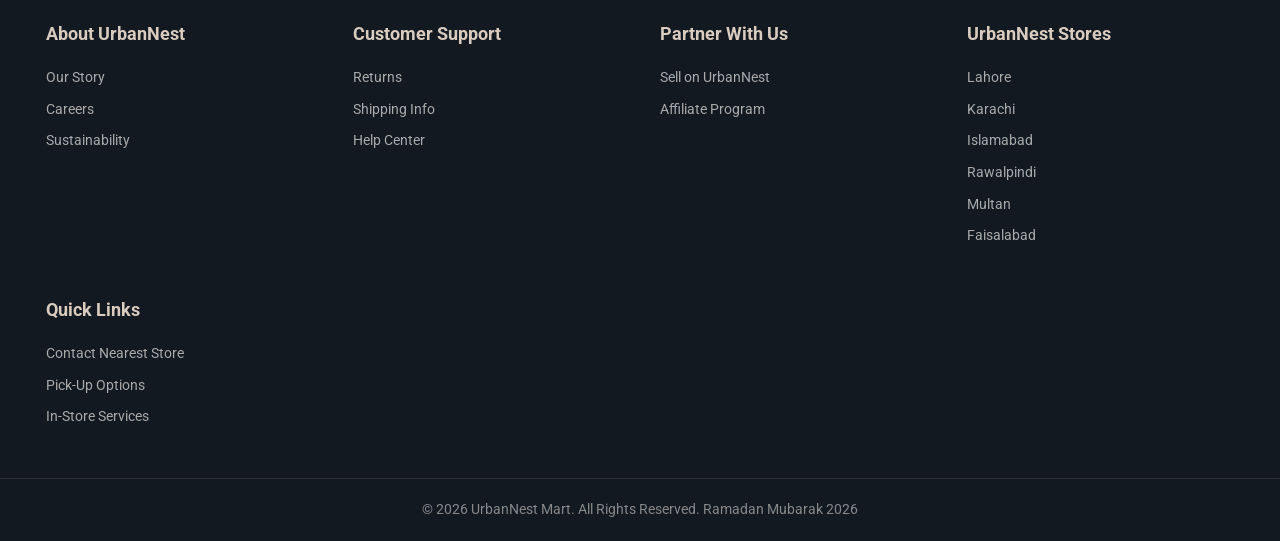
==== commit aea2ba29: "removed few sections for better layout" ====
--- a/index.html
+++ b/index.html
@@ -221,22 +221,6 @@
           <div class="brand-card">Haier</div>
           <div class="brand-card">Samsung</div>
         </div>
-      </div>
-    </section>
-
- 
-    <!-- ===== FEEDBACK SECTION ===== -->
-    <section class="feedback-section">
-      <div class="container">
-        <h2>How satisfied are you with the content and structure of the Homepage?</h2>
-        <div class="rating-options">
-          <label><input type="radio" name="satisfaction" value="1"> Very dissatisfied</label>
-          <label><input type="radio" name="satisfaction" value="2"> Dissatisfied</label>
-          <label><input type="radio" name="satisfaction" value="3"> Neutral</label>
-          <label><input type="radio" name="satisfaction" value="4"> Satisfied</label>
-          <label><input type="radio" name="satisfaction" value="5"> Very satisfied</label>
-        </div>
-        <button class="submit-feedback">Submit Feedback</button>
       </div>
     </section>
 
@@ -367,73 +351,22 @@
         </div>
       </div>
     </section>
-
-    <!-- ===== ZAKAT & SADAQAH INFORMATION ===== -->
-    <section class="zakat-info-section">
-      <div class="container">
-        <div class="info-grid">
-          <div class="info-card">
-            <h3>The Significance of Ramadan Rashan</h3>
-            <p>For Muslims in Pakistan and across the globe, fasting during Ramadan 2026 is a deeply cherished tradition, symbolizing a heightened connection with Allah and solidarity with the less fortunate.</p>
-            <p>Charity holds a central place, particularly during Ramadan. The act of giving, known as Zakat and Sadqah, is not just a gesture of kindness but a means of purifying one's wealth and seeking Allah's blessings.</p>
-          </div>
-          <div class="info-card">
-            <h3>How to Order Ramadan Rashan from UrbanNest</h3>
-            <ol class="steps-list">
-              <li><strong>Select the Type of Hamper</strong> - Choose from our curated packages</li>
-              <li><strong>Select Hamper Quantity</strong> - 5, 10, 20, or 50 hampers</li>
-              <li><strong>Choose Delivery Option</strong> - Direct delivery or store pickup</li>
-              <li><strong>Complete the Payment</strong> - Online payment via card or bank transfer</li>
-            </ol>
-            <p class="note">Our platform also allows you to easily pay your Ramadan Rashan Boxes online in Pakistan, making it effortless to spread joy to those in need.</p>
-          </div>
-        </div>
-      </div>
-    </section>
-     
-  <!-- discover -->
-    <section class="discover-section">
-      <div class="container">
-        <h2>Discover UrbanNest</h2>
-        <div class="discover-grid">
-          <div class="discover-card">
-            <h3>BUY ONLINE</h3>
-            <p>UrbanNest online has been known for its quality in terms of products & services. You can find out more about UrbanNest Online & why you should choose us.</p>
-            <a href="#">Learn More</a>
-          </div>
-          <div class="discover-card">
-            <h3>Our Customers</h3>
-            <ul>
-              <li>For Your Family and Friends</li>
-              <li>General Store and Kiryana</li>
-              <li>Industries and Offices</li>
-              <li>Restaurants and Caterers</li>
-            </ul>
-          </div>
-          <div class="discover-card">
-            <h3>Why UrbanNest</h3>
-            <p>People are at the heart of what we do whether they are our own or business partners in our value chain.</p>
-          </div>
-          <div class="discover-card">
-            <h3>Empowering People</h3>
-            <p>We empower people at the heart of what we do whether they are our own or business partners in our value chain.</p>
-          </div>
-        </div>
-      </div>
-    </section>
-
-    <!-- ===== NEWSLETTER SECTION ===== -->
-    <section class="newsletter">
-      <div class="container newsletter-inner">
-        <h2>Subscribe for Updates & Offers</h2>
-        <form class="newsletter-form">
-          <input type="email" placeholder="Enter your email" required />
-          <button type="submit">Subscribe</button>
-        </form>
-        <p class="feedback-note">UrbanNest Cares about what their customer has to say</p>
-      </div>
-    </section>
-
+    
+ 
+    <!-- ===== FEEDBACK SECTION ===== -->
+    <section class="feedback-section">
+      <div class="container">
+        <h2>How satisfied are you with the content and structure of the Homepage?</h2>
+        <div class="rating-options">
+          <label><input type="radio" name="satisfaction" value="1"> Very dissatisfied</label>
+          <label><input type="radio" name="satisfaction" value="2"> Dissatisfied</label>
+          <label><input type="radio" name="satisfaction" value="3"> Neutral</label>
+          <label><input type="radio" name="satisfaction" value="4"> Satisfied</label>
+          <label><input type="radio" name="satisfaction" value="5"> Very satisfied</label>
+        </div>
+        <button class="submit-feedback">Submit Feedback</button>
+      </div>
+    </section>
 
     <!-- ===== FOOTER ===== -->
     <footer class="footer">
--- a/style.css
+++ b/style.css
@@ -782,103 +782,6 @@
   transform: translateY(-4px);
   box-shadow: var(--shadow-md);
 }
-
-/* ===== DISCOVER URBANNEST SECTION ===== */
-.discover-section {
-  padding: 100px 0;
-  background: var(--bg-light);
-  width: 100%;
-  overflow: hidden;
-}
-
-.discover-section h2 {
-  text-align: center;
-  margin-bottom: 40px;
-  width: 100%;
-}
-
-.discover-grid {
-  display: grid;
-  grid-template-columns: repeat(auto-fit, minmax(280px, 1fr));
-  gap: 40px;
-  justify-content: center;
-  margin: 0 auto;
-  width: 100%;
-  max-width: 900px;
-}
-
-.discover-card {
-  background: white;
-  padding: 25px;
-  border-radius: 16px;
-  box-shadow: var(--shadow-sm);
-  height: 100%;
-  display: flex;
-  flex-direction: column;
-  text-align: center;
-  transition: var(--transition);
-  margin: 0 auto;
-  width: 100%;
-  max-width: 400px;
-}
-
-.discover-card:hover {
-  transform: translateY(-5px);
-  box-shadow: var(--shadow-md);
-}
-
-.discover-card h3 {
-  color: var(--ramadan-green);
-  margin-bottom: 12px;
-  text-align: center;
-  font-size: 1.2rem;
-}
-
-.discover-card p {
-  color: var(--text-medium);
-  line-height: 1.6;
-  margin-bottom: 12px;
-  text-align: center;
-  font-size: 0.95rem;
-}
-
-.discover-card ul {
-  list-style: none;
-  padding: 0;
-  margin: 0 auto;
-  width: fit-content;
-  text-align: left;
-}
-
-.discover-card li {
-  padding: 4px 0;
-  color: var(--text-medium);
-  border-bottom: 1px dashed var(--border-light);
-  text-align: left;
-  font-size: 0.9rem;
-}
-
-.discover-card a {
-  color: var(--accent);
-  text-decoration: none;
-  font-weight: 600;
-  transition: color 0.3s;
-  display: inline-block;
-  margin-top: 12px;
-  align-self: center;
-  font-size: 0.95rem;
-}
-
-.discover-card a:hover {
-  color: var(--primary-soft-dark);
-}
-
-/* Center the two cards specifically */
-.discover-grid:has(.discover-card:only-child) {
-  grid-template-columns: repeat(2, 1fr);
-  justify-items: center;
-}
-
 /* ===== FEEDBACK SECTION ===== */
 .feedback-section {
   padding: 100px 0;
@@ -934,62 +837,6 @@
   background: var(--primary-soft-dark);
   transform: translateY(-2px);
   box-shadow: var(--shadow-md);
-}
-
-/* ===== ZAKAT & SADAQAH INFO ===== */
-.zakat-info-section {
-  padding: 100px 0;
-  background: white;
-  margin-bottom: 40px;
-}
-
-.info-grid {
-  display: grid;
-  grid-template-columns: repeat(2, 1fr);
-  gap: 40px;
-}
-
-.info-card {
-  background: var(--bg-light);
-  padding: 25px;
-  border-radius: 16px;
-  box-shadow: var(--shadow-sm);
-}
-
-.info-card h3 {
-  color: var(--ramadan-green);
-  margin-bottom: 12px;
-  font-size: 1.2rem;
-}
-
-.info-card p {
-  color: var(--text-medium);
-  line-height: 1.6;
-  margin-bottom: 12px;
-  font-size: 0.95rem;
-}
-
-.steps-list {
-  padding-left: 20px;
-  margin: 16px 0;
-}
-
-.steps-list li {
-  margin-bottom: 10px;
-  color: var(--text-medium);
-  font-size: 0.95rem;
-}
-
-.steps-list strong {
-  color: var(--primary-dark);
-}
-
-.note {
-  font-style: italic;
-  color: var(--accent);
-  font-weight: 500;
-  margin-top: 16px;
-  font-size: 0.95rem;
 }
 
 /* ===== NEWSLETTER SECTION ===== */
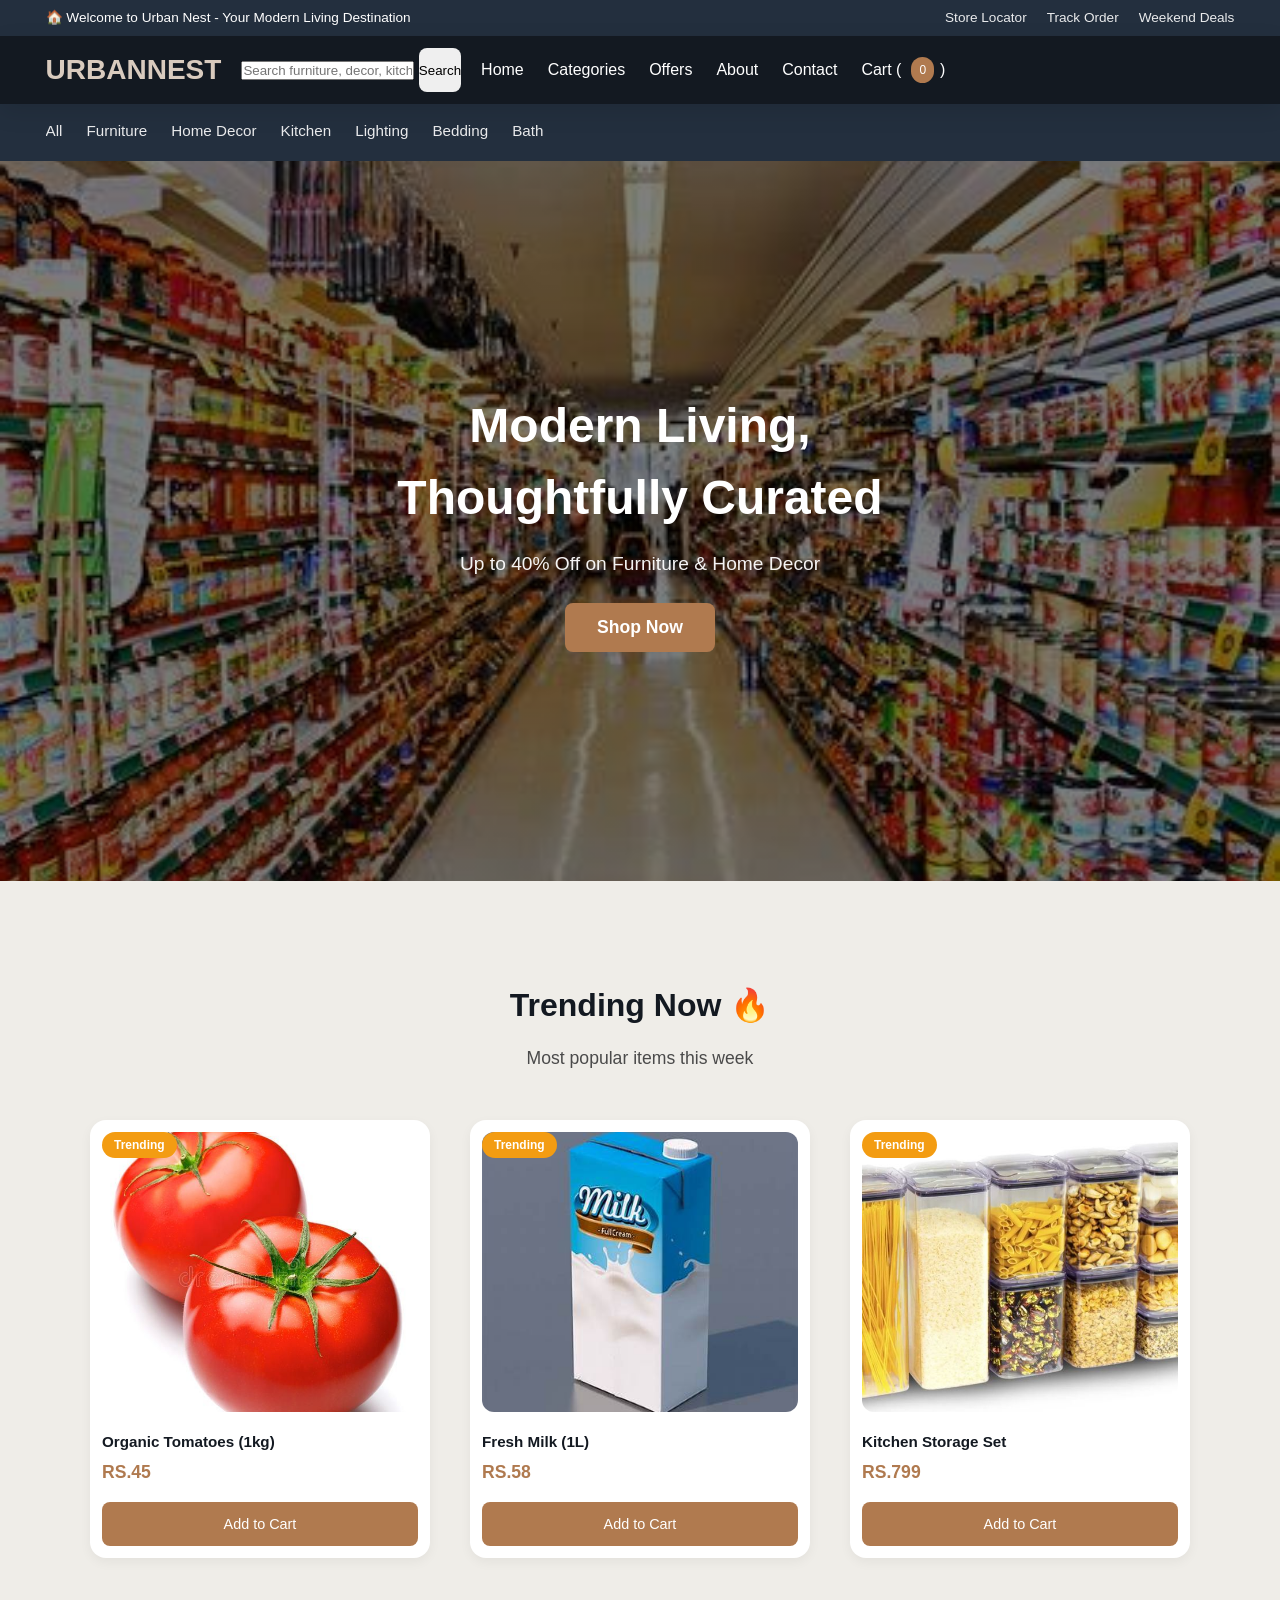
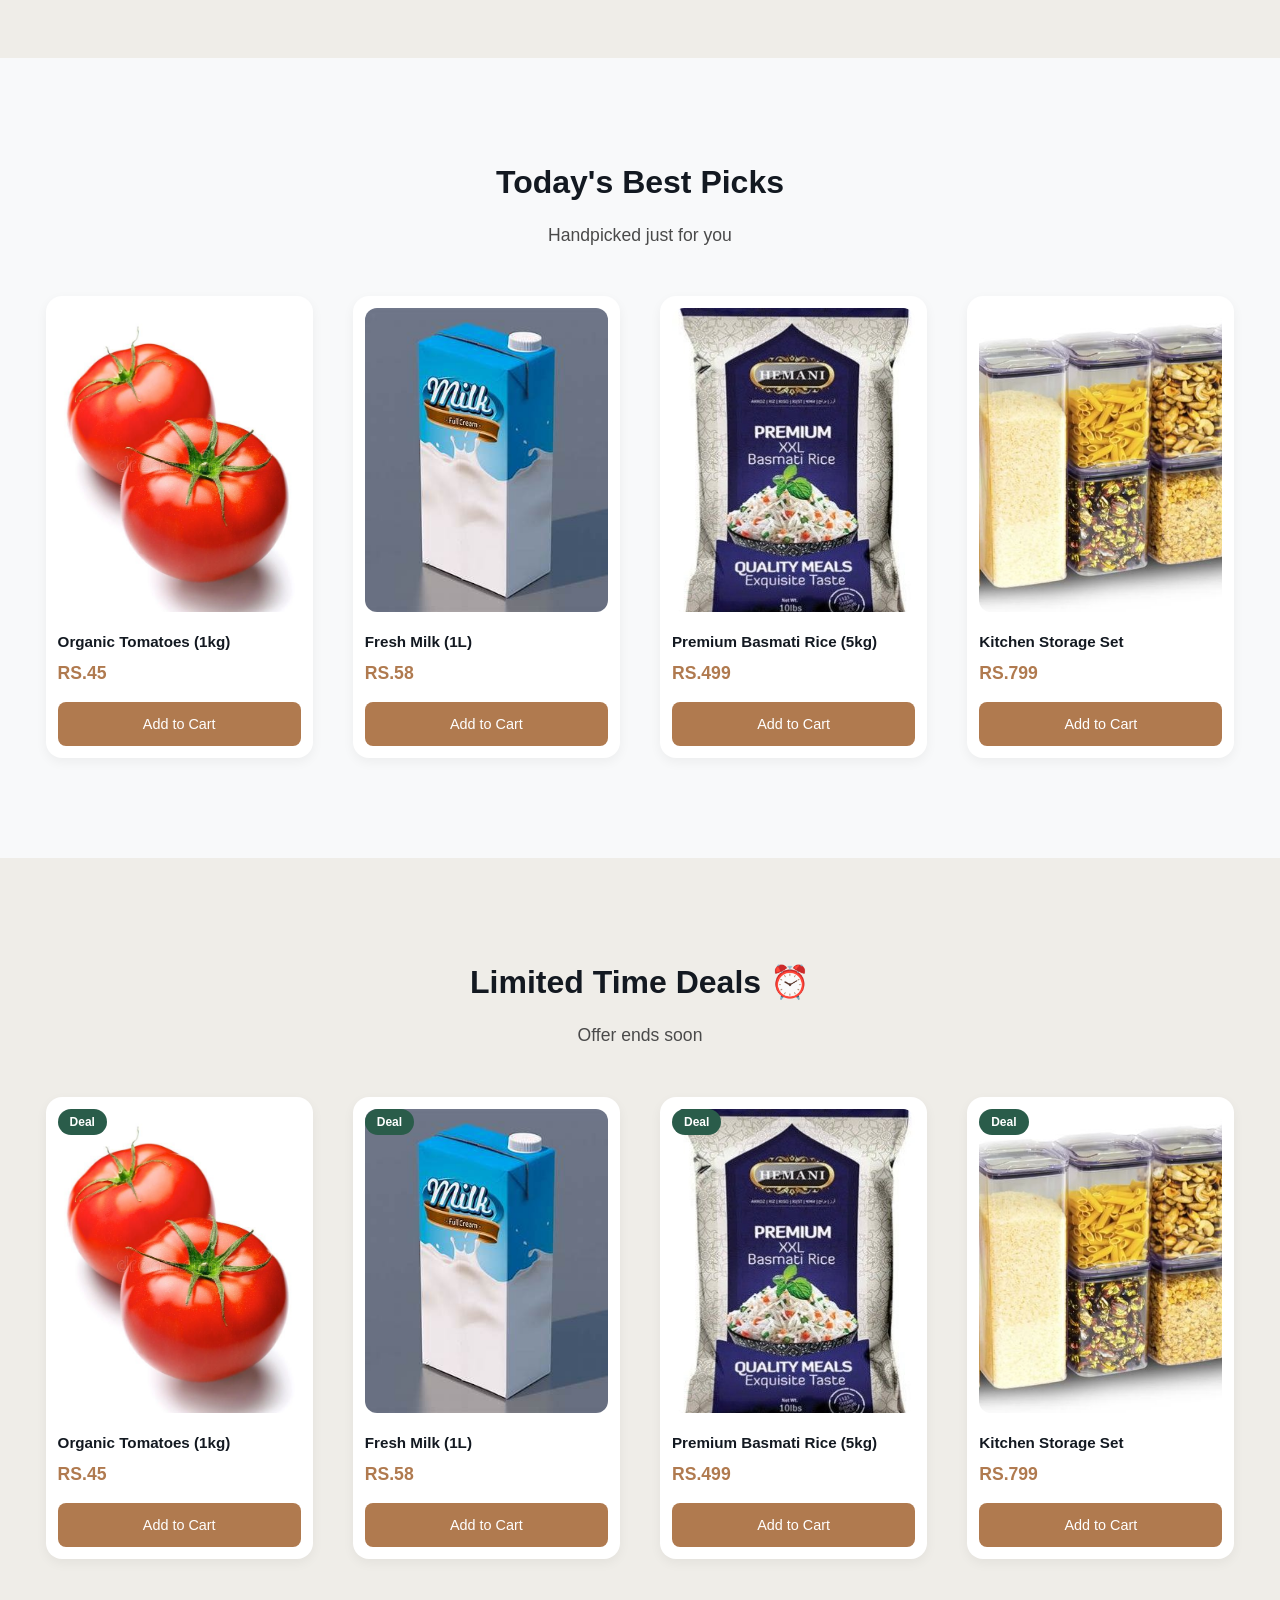
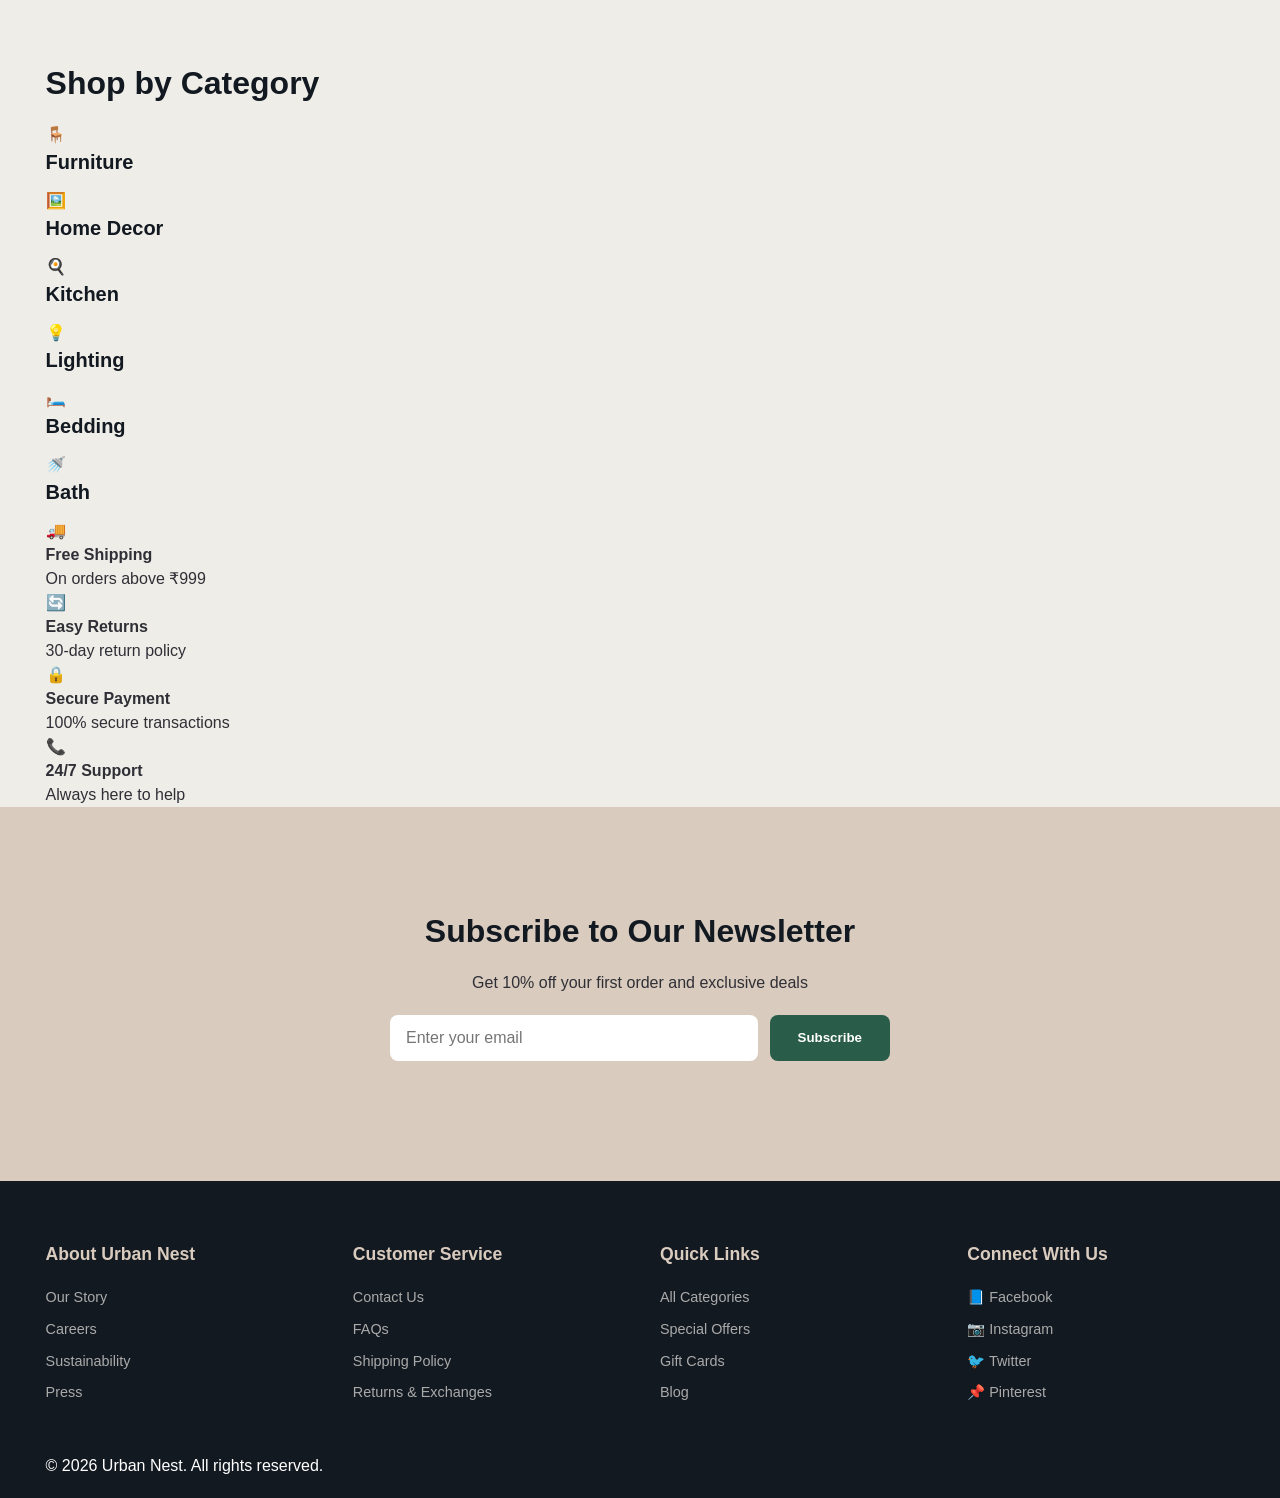
==== commit 3ed71b33: "Add About, Categories, and Contact pages" ====
--- a/index.html
+++ b/index.html
@@ -1,415 +1,225 @@
-<!doctype html>
+<!DOCTYPE html>
 <html lang="en">
-  <head>
-    <meta charset="UTF-8" />
-    <meta name="viewport" content="width=device-width, initial-scale=1.0" />
-    <title>UrbanNest Mart - Ramadan Hampers 2026</title>
-    <link rel="stylesheet" href="style.css" />
-    <link href="https://fonts.googleapis.com/css2?family=Roboto:wght@400;500;700&display=swap" rel="stylesheet" />
-  </head>
-  <body>
-    <!-- ===== TOP UTILITIES & NAVIGATION ===== -->
-    <!-- Top Utility Bar -->
+<head>
+    <meta charset="UTF-8">
+    <meta name="viewport" content="width=device-width, initial-scale=1.0">
+    <title>Urban Nest - Modern Living Essentials</title>
+    <link rel="stylesheet" href="style.css">
+    <link href="https://fonts.googleapis.com/css2?family=Inter:wght@300;400;500;600;700&display=swap" rel="stylesheet">
+</head>
+<body>
+    <!-- Top Bar -->
     <div class="topbar">
-      <div class="container topbar-inner">
-        <span>Welcome to UrbanNest Mart</span>
-        <div class="topbar-links">
-          <a href="#">Deliver to 560001</a>
-          <a href="#">Track Your Order</a>
-          <a href="#">Weekend Specials</a>
-        </div>
-      </div>
+        <div class="container">
+            <div class="topbar-inner">
+                <span>🏠 Welcome to Urban Nest - Your Modern Living Destination</span>
+                <div class="topbar-links">
+                    <a href="#">Store Locator</a>
+                    <a href="#">Track Order</a>
+                    <a href="#">Weekend Deals</a>
+                </div>
+            </div>
+        </div>
     </div>
 
-    <!-- Main Navbar -->
+    <!-- Navbar -->
     <header class="navbar">
-      <div class="container navbar-inner">
-        <div class="logo">UrbanNest</div>
-        <button class="nav-toggle">☰</button>
-        <div class="search">
-          <input type="text" placeholder="Search groceries, home & more" />
-          <button type="button">Search</button>
-        </div>
-        <div class="nav-actions">
-          <a href="#">Sign In</a>
-          <a href="#">My Orders</a>
-          <a href="cart.html"> Cart (<span id="cartCount">0</span>) </a>
-        </div>
-      </div>
+        <div class="container">
+            <div class="navbar-inner">
+                <div class="logo">URBAN<span>NEST</span></div>
+                <button class="nav-toggle">☰</button>
+                <div class="search-bar">
+                    <input type="text" placeholder="Search furniture, decor, kitchen & more...">
+                    <button>Search</button>
+                </div>
+                <div class="nav-actions">
+                    <a href="index.html">Home</a>
+                    <a href="categories.html">Categories</a>
+                    <a href="offers.html">Offers</a>
+                    <a href="about.html">About</a>
+                    <a href="contact.html">Contact</a>
+                    <a href="cart.html">Cart (<span id="cartCount">0</span>)</a>
+                </div>
+            </div>
+        </div>
     </header>
 
     <!-- Category Strip -->
     <div class="category-strip">
-      <div class="container categories">
-        <a href="#" onclick="filterProductsByCategory('all')">All</a>
-        <a href="#" onclick="filterProductsByCategory('vegetables')">Fresh Vegetables</a>
-        <a href="#" onclick="filterProductsByCategory('fruits')">Fruits</a>
-        <a href="#" onclick="filterProductsByCategory('dairy')">Dairy & Bakery</a>
-        <a href="#" onclick="filterProductsByCategory('home')">Home Essentials</a>
-        <a href="#" onclick="filterProductsByCategory('kitchen')">Kitchenware</a>
-        <a href="#" onclick="filterProductsByCategory('personal')">Personal Care</a>
-        <a href="#">Ramadan Specials</a>
-        <a href="#">UrbanNest Own Brand</a>
-      </div>
+        <div class="container">
+            <div class="categories">
+                <a href="#" onclick="filterProductsByCategory('all')">All</a>
+                <a href="#" onclick="filterProductsByCategory('furniture')">Furniture</a>
+                <a href="#" onclick="filterProductsByCategory('decor')">Home Decor</a>
+                <a href="#" onclick="filterProductsByCategory('kitchen')">Kitchen</a>
+                <a href="#" onclick="filterProductsByCategory('lighting')">Lighting</a>
+                <a href="#" onclick="filterProductsByCategory('bedding')">Bedding</a>
+                <a href="#" onclick="filterProductsByCategory('bath')">Bath</a>
+            </div>
+        </div>
     </div>
 
-    <!-- ===== HERO & MAIN PROMOTIONS ===== -->
     <!-- Hero Section -->
     <section class="hero">
-      <div class="container hero-content">
-        <div class="hero-text">
-          <h1>Fresh Deals for Everyday Living</h1>
-          <p>Up to 50% Off on Groceries & Home Essentials</p>
-          <button type="button">Shop Now</button>
-        </div>
-      </div>
-    </section>
-
-    <!-- Promo Banner -->
-    <section class="promo-banner">
-      <div class="container">
-        <h2>
-          🌙 Ramadan 2026: Donate Ramadan Hampers for a Blessed Month in Pakistan —
-          <span class="highlight">Zakat & Sadaqah Donations</span>
-        </h2>
-      </div>
-    </section>
-
-    <!-- ===== PRODUCT SECTIONS ===== -->
-    <!-- Today's Best Picks -->
+        <div class="container">
+            <div class="hero-content">
+                <h1>Modern Living,<br>Thoughtfully Curated</h1>
+                <p>Up to 40% Off on Furniture & Home Decor</p>
+                <button class="btn-primary">Shop Now</button>
+            </div>
+        </div>
+    </section>
+
+    <!-- Trending Products Section -->
     <section class="section">
-      <div class="container">
-        <div class="section-header">
-          <h2>Today's Best Picks</h2>
-        </div>
-        <div class="product-grid" id="productGrid"></div>
-      </div>
+        <div class="container">
+            <div class="section-header">
+                <h2>Trending Now 🔥</h2>
+                <p>Most popular items this week</p>
+            </div>
+            <div class="product-grid" id="trendingGrid"></div>
+        </div>
+    </section>
+
+    <!-- Featured Products -->
+    <section class="section light-bg">
+        <div class="container">
+            <div class="section-header">
+                <h2>Today's Best Picks</h2>
+                <p>Handpicked just for you</p>
+            </div>
+            <div class="product-grid" id="productGrid"></div>
+        </div>
     </section>
 
     <!-- Limited Time Deals -->
-    <section class="section light-bg">
-      <div class="container">
-        <div class="section-header">
-          <h2>Limited Time Deals</h2>
-        </div>
-        <div class="product-grid" id="dealsGrid"></div>
-      </div>
-    </section>
-
-    <!-- Trending Products -->
     <section class="section">
-      <div class="container">
-        <div class="section-header">
-          <h2>Trending Products</h2>
-        </div>
-        <div class="product-grid" id="trendingGrid"></div>
-      </div>
-    </section>
-
-    <!-- Non-Food Offers Section -->
-    <section class="non-food-section">
-      <div class="container">
-        <h2>Non-Food Offers</h2>
-        <div class="electronics-grid">
-          <div class="electronic-item">
-            <h4>TCL 58 Android 4K TV</h4>
-            <p>P435</p>
-          </div>
-          <div class="electronic-item">
-            <h4>Haier 40 Android TV</h4>
-            <p>K6600</p>
-          </div>
-          <div class="electronic-item">
-            <h4>TCL 50 Android TV</h4>
-            <p>P435</p>
-          </div>
-          <div class="electronic-item">
-            <h4>Haier Washing Machine</h4>
-            <p>Top Load 8KG 80-1269</p>
-          </div>
-          <div class="electronic-item">
-            <h4>Samsung 55 QLED TV</h4>
-            <p>Q60B</p>
-          </div>
-        </div>
-      </div>
-    </section>
-
-    <!-- UrbanNest Catalog Section -->
-    <section class="catalog-section">
-      <div class="container">
-        <div class="catalog-header">
-          <h1>UrbanNest Own Brand Offers</h1>
-          <div class="catalog-links">
-            <a href="#">OUR STORES</a>
-            <a href="#">URBANNEST POST</a>
-            <a href="#">SUBSCRIBE NEWSLETTER</a>
-            <a href="#">URBANNEST REWARDS</a>
-          </div>
-        </div>
-
-        <div class="own-brand-offers">
-<div class="offers-grid">
-            <div class="offer-item">
-              <span class="offer-date">12/03/2026</span>
-              <h4>Ramadan Special 2026</h4>
-            </div>
-          </div>
-        </div>
-
-        <div class="brand-products">
-          <div class="brand-product-card">
-            <h4>UrbanNest Bleach</h4>
-            <p>500 ML</p>
-          </div>
-          <div class="brand-product-card">
-            <h4>UrbanNest Chicken Seekh Kebab</h4>
-            <p>50 g</p>
-          </div>
-          <div class="brand-product-card">
-            <h4>UrbanNest Super Basmati Rice</h4>
-            <p>1 kg</p>
-          </div>
-          <div class="brand-product-card">
-            <h4>UrbanNest Tissues Pop up Black</h4>
-            <p>150 PCS</p>
-          </div>
-          <div class="brand-product-card">
-            <h4>UrbanNest Chicken Bites</h4>
-            <p>780 GM</p>
-          </div>
-        </div>
-
-        </div>
-      </div>
-    </section>
-
-    <!-- Online Marketplace Section -->
-    <section class="marketplace-section">
-      <div class="container">
-        <h2>Online Market Place</h2>
-        <div class="marketplace-grid">
-          <div class="marketplace-card">
-            <h3>AIR CONDITIONERS</h3>
-            <p>Buy all the best Air Conditioners at UrbanNest</p>
-          </div>
-          <div class="marketplace-card">
-            <h3>KITCHEN ELECTRONICS</h3>
-            <p>Buy the best kitchen electronics at UrbanNest</p>
-          </div>
-          <div class="marketplace-card">
-            <h3>TV & ENTERTAINMENT</h3>
-            <p>Buy the best LEDs, and electronics at UrbanNest</p>
-          </div>
-        </div>
-      </div>
-    </section>
-
-    <!-- Brands Section -->
-    <section class="section light-bg">
-      <div class="container">
-        <div class="section-header">
-          <h2>Trusted Brands</h2>
-        </div>
-        <div class="brand-grid">
-          <div class="brand-card">UrbanNest</div>
-          <div class="brand-card">FALAK</div>
-          <div class="brand-card">DALDA</div>
-          <div class="brand-card">LOREAL</div>
-          <div class="brand-card">Urban Chef</div>
-          <div class="brand-card">TCL</div>
-          <div class="brand-card">Haier</div>
-          <div class="brand-card">Samsung</div>
-        </div>
-      </div>
-    </section>
-
-    <!-- Ramadan Hampers Section (Featured) -->
-    <section class="ramadan-hampers-section">
-      <div class="container">
-        <div class="section-header">
-          <h2>🌙 UrbanNest Ramadan Hampers 2026</h2>
-          <p>Support families in need with our carefully curated Ramadan packages. Available in all major cities across Pakistan.</p>
-        </div>
-
-        <div class="hampers-grid">
-          <!-- Package 1 - Blessings -->
-          <div class="hamper-card">
-            <div class="hamper-badge">Best Seller</div>
-            <h3>Blessings Package</h3>
-            <div class="hamper-items-info">
-              <span class="items-count">10 Items</span>
-              <span class="hamper-price">Rs. 2,499/-</span>
-            </div>
-            <div class="hamper-items-list">
-              <ul>
-                <li>White Sugar 1kg</li>
-                <li>Atta 5kg</li>
-                <li>Baisan 1kg</li>
-                <li>Iodized Salt 800G</li>
-                <li>UrbanNest Basmati Rice 1kg</li>
-                <li>Tea 85G</li>
-                <li>Cooking Oil 1L</li>
-                <li>Dates 500g</li>
-                <li>Lentils 1kg</li>
-                <li>Milk Powder 400g</li>
-              </ul>
-            </div>
-            <div class="quantity-selector">
-              <label>Quantity:</label>
-              <div class="quantity-buttons">
-                <button class="qty-option active" data-qty="5">5</button>
-                <button class="qty-option" data-qty="10">10</button>
-                <button class="qty-option" data-qty="20">20</button>
-                <button class="qty-option" data-qty="50">50</button>
-              </div>
-            </div>
-            <button class="add-hamper-btn" data-package="1" data-price="2499">Add to Cart</button>
-          </div>
-
-          <!-- Package 2 - Prosperity (Featured) -->
-          <div class="hamper-card featured">
-            <div class="hamper-badge premium">Family Pack</div>
-            <h3>Prosperity Package</h3>
-            <div class="hamper-items-info">
-              <span class="items-count">15 Items</span>
-              <span class="hamper-price">Rs. 3,999/-</span>
-            </div>
-            <div class="hamper-items-list">
-              <ul>
-                <li>White Sugar 2kg</li>
-                <li>Atta 10kg</li>
-                <li>Baisan 2kg</li>
-                <li>Iodized Salt 800G</li>
-                <li>UrbanNest Super Basmati 5kg</li>
-                <li>Tea 200G</li>
-                <li>Cooking Oil 3L</li>
-                <li>Dates 1kg</li>
-                <li>Lentils Mix 2kg</li>
-                <li>Milk Powder 800g</li>
-                <li>UrbanNest Chicken Bites 780g</li>
-                <li>UrbanNest Bleach 500ml</li>
-                <li>UrbanNest Tissues 150 pcs</li>
-                <li>UrbanNest Chicken Seekh Kebab 50g</li>
-              </ul>
-            </div>
-            <div class="quantity-selector">
-              <label>Quantity:</label>
-              <div class="quantity-buttons">
-                <button class="qty-option active" data-qty="5">5</button>
-                <button class="qty-option" data-qty="10">10</button>
-                <button class="qty-option" data-qty="20">20</button>
-                <button class="qty-option" data-qty="50">50</button>
-              </div>
-            </div>
-            <button class="add-hamper-btn" data-package="2" data-price="3999">Add to Cart</button>
-          </div>
-
-          <!-- Package 3 - Royal Feast -->
-          <div class="hamper-card">
-            <div class="hamper-badge premium">Premium</div>
-            <h3>Royal Feast Package</h3>
-            <div class="hamper-items-info">
-              <span class="items-count">20 Items</span>
-              <span class="hamper-price">Rs. 5,999/-</span>
-            </div>
-            <div class="hamper-items-list">
-              <ul>
-                <li>White Sugar 3kg</li>
-                <li>Atta 15kg</li>
-                <li>Baisan 3kg</li>
-                <li>Iodized Salt 800G x2</li>
-                <li>UrbanNest Super Basmati 10kg</li>
-                <li>Tea 400G</li>
-                <li>Cooking Oil 5L</li>
-                <li>Premium Dates 1.5kg</li>
-                <li>Lentils Premium Mix 3kg</li>
-                <li>Milk Powder 1.2kg</li>
-                <li>UrbanNest Chicken Bites 780g x2</li>
-                <li>UrbanNest Bleach 500ml x2</li>
-                <li>UrbanNest Tissues 150 pcs x2</li>
-                <li>UrbanNest Chicken Seekh Kebab 100g</li>
-                <li>UrbanNest Basmati Rice 1kg</li>
-                <li>Vegetable Ghee 2kg</li>
-                <li>Vermicelli 500g</li>
-                <li>Chickpeas 1kg</li>
-                <li>Beans 500g</li>
-                <li>Tomato Paste 400g</li>
-              </ul>
-            </div>
-            <div class="quantity-selector">
-              <label>Quantity:</label>
-              <div class="quantity-buttons">
-                <button class="qty-option active" data-qty="5">5</button>
-                <button class="qty-option" data-qty="10">10</button>
-                <button class="qty-option" data-qty="20">20</button>
-                <button class="qty-option" data-qty="50">50</button>
-              </div>
-            </div>
-            <button class="add-hamper-btn" data-package="3" data-price="5999">Add to Cart</button>
-          </div>
-        </div>
-      </div>
-    </section>
-    
- 
-    <!-- ===== FEEDBACK SECTION ===== -->
-    <section class="feedback-section">
-      <div class="container">
-        <h2>How satisfied are you with the content and structure of the Homepage?</h2>
-        <div class="rating-options">
-          <label><input type="radio" name="satisfaction" value="1"> Very dissatisfied</label>
-          <label><input type="radio" name="satisfaction" value="2"> Dissatisfied</label>
-          <label><input type="radio" name="satisfaction" value="3"> Neutral</label>
-          <label><input type="radio" name="satisfaction" value="4"> Satisfied</label>
-          <label><input type="radio" name="satisfaction" value="5"> Very satisfied</label>
-        </div>
-        <button class="submit-feedback">Submit Feedback</button>
-      </div>
-    </section>
-
-    <!-- ===== FOOTER ===== -->
+        <div class="container">
+            <div class="section-header">
+                <h2>Limited Time Deals ⏰</h2>
+                <p>Offer ends soon</p>
+            </div>
+            <div class="product-grid" id="dealsGrid"></div>
+        </div>
+    </section>
+
+    <!-- Categories Showcase -->
+    <section class="categories-showcase">
+        <div class="container">
+            <h2>Shop by Category</h2>
+            <div class="category-grid">
+                <div class="category-card" onclick="filterProductsByCategory('furniture')">
+                    <div class="category-icon">🪑</div>
+                    <h3>Furniture</h3>
+                </div>
+                <div class="category-card" onclick="filterProductsByCategory('decor')">
+                    <div class="category-icon">🖼️</div>
+                    <h3>Home Decor</h3>
+                </div>
+                <div class="category-card" onclick="filterProductsByCategory('kitchen')">
+                    <div class="category-icon">🍳</div>
+                    <h3>Kitchen</h3>
+                </div>
+                <div class="category-card" onclick="filterProductsByCategory('lighting')">
+                    <div class="category-icon">💡</div>
+                    <h3>Lighting</h3>
+                </div>
+                <div class="category-card" onclick="filterProductsByCategory('bedding')">
+                    <div class="category-icon">🛏️</div>
+                    <h3>Bedding</h3>
+                </div>
+                <div class="category-card" onclick="filterProductsByCategory('bath')">
+                    <div class="category-icon">🚿</div>
+                    <h3>Bath</h3>
+                </div>
+            </div>
+        </div>
+    </section>
+
+    <!-- Features -->
+    <section class="features">
+        <div class="container">
+            <div class="features-grid">
+                <div class="feature">
+                    <div class="feature-icon">🚚</div>
+                    <h4>Free Shipping</h4>
+                    <p>On orders above ₹999</p>
+                </div>
+                <div class="feature">
+                    <div class="feature-icon">🔄</div>
+                    <h4>Easy Returns</h4>
+                    <p>30-day return policy</p>
+                </div>
+                <div class="feature">
+                    <div class="feature-icon">🔒</div>
+                    <h4>Secure Payment</h4>
+                    <p>100% secure transactions</p>
+                </div>
+                <div class="feature">
+                    <div class="feature-icon">📞</div>
+                    <h4>24/7 Support</h4>
+                    <p>Always here to help</p>
+                </div>
+            </div>
+        </div>
+    </section>
+
+    <!-- Newsletter -->
+    <section class="newsletter">
+        <div class="container">
+            <div class="newsletter-content">
+                <h2>Subscribe to Our Newsletter</h2>
+                <p>Get 10% off your first order and exclusive deals</p>
+                <form class="newsletter-form">
+                    <input type="email" placeholder="Enter your email" required>
+                    <button type="submit">Subscribe</button>
+                </form>
+            </div>
+        </div>
+    </section>
+
+    <!-- Footer -->
     <footer class="footer">
-      <div class="container footer-grid">
-        <div>
-          <h4>About UrbanNest</h4>
-          <a href="#">Our Story</a>
-          <a href="#">Careers</a>
-          <a href="#">Sustainability</a>
-        </div>
-        <div>
-          <h4>Customer Support</h4>
-          <a href="#">Returns</a>
-          <a href="#">Shipping Info</a>
-          <a href="#">Help Center</a>
-        </div>
-        <div>
-          <h4>Partner With Us</h4>
-          <a href="#">Sell on UrbanNest</a>
-          <a href="#">Affiliate Program</a>
-        </div>
-        <div>
-          <h4>UrbanNest Stores</h4>
-          <a href="#">Lahore</a>
-          <a href="#">Karachi</a>
-          <a href="#">Islamabad</a>
-          <a href="#">Rawalpindi</a>
-          <a href="#">Multan</a>
-          <a href="#">Faisalabad</a>
-        </div>
-        <div>
-          <h4>Quick Links</h4>
-          <a href="#">Contact Nearest Store</a>
-          <a href="#">Pick-Up Options</a>
-          <a href="#">In-Store Services</a>
-        </div>
-      </div>
-      <p class="copyright">© 2026 UrbanNest Mart. All Rights Reserved. Ramadan Mubarak 2026</p>
+        <div class="container">
+            <div class="footer-grid">
+                <div class="footer-col">
+                    <h4>About Urban Nest</h4>
+                    <a href="about.html">Our Story</a>
+                    <a href="#">Careers</a>
+                    <a href="#">Sustainability</a>
+                    <a href="#">Press</a>
+                </div>
+                <div class="footer-col">
+                    <h4>Customer Service</h4>
+                    <a href="contact.html">Contact Us</a>
+                    <a href="#">FAQs</a>
+                    <a href="#">Shipping Policy</a>
+                    <a href="#">Returns & Exchanges</a>
+                </div>
+                <div class="footer-col">
+                    <h4>Quick Links</h4>
+                    <a href="categories.html">All Categories</a>
+                    <a href="offers.html">Special Offers</a>
+                    <a href="#">Gift Cards</a>
+                    <a href="#">Blog</a>
+                </div>
+                <div class="footer-col">
+                    <h4>Connect With Us</h4>
+                    <div class="social-links">
+                        <a href="#">📘 Facebook</a>
+                        <a href="#">📷 Instagram</a>
+                        <a href="#">🐦 Twitter</a>
+                        <a href="#">📌 Pinterest</a>
+                    </div>
+                </div>
+            </div>
+            <div class="footer-bottom">
+                <p>&copy; 2026 Urban Nest. All rights reserved.</p>
+            </div>
+        </div>
     </footer>
 
-    <!-- SCRIPTS -->
     <script src="js/products.js"></script>
     <script src="js/app.js"></script>
-    <script src="js/cart.js"></script>
-  </body>
+</body>
 </html>
--- a/style.css
+++ b/style.css
@@ -142,6 +142,8 @@
   color: white;
   font-size: 1.75rem;
   padding: 0 10px;
+  border: none;
+  cursor: pointer;
 }
 
 .search {
@@ -383,6 +385,216 @@
 
 .deal {
   background: var(--ramadan-green);
+}
+
+/* ===== NON-FOOD OFFERS ===== */
+.non-food-section {
+  padding: 100px 0;
+  background: white;
+}
+
+.non-food-section h2 {
+  text-align: center;
+  margin-bottom: 40px;
+}
+
+.electronics-grid {
+  display: grid;
+  grid-template-columns: repeat(5, 1fr);
+  gap: 40px;
+}
+
+.electronic-item {
+  background: var(--bg-light);
+  padding: 16px;
+  border-radius: 12px;
+  text-align: center;
+  transition: var(--transition);
+}
+
+.electronic-item:hover {
+  transform: translateY(-4px);
+  box-shadow: var(--shadow-md);
+}
+
+.electronic-item h4 {
+  color: var(--primary-dark);
+  margin-bottom: 6px;
+  font-size: 0.95rem;
+}
+
+.electronic-item p {
+  color: var(--accent);
+  font-weight: 600;
+  font-size: 0.95rem;
+}
+
+/* ===== CATALOG SECTION ===== */
+.catalog-section {
+  padding: 100px 0;
+  background: #f8f9fa;
+}
+
+.catalog-header {
+  text-align: center;
+  margin-bottom: 40px;
+}
+
+.catalog-header h2 {
+  margin-bottom: 20px;
+}
+
+.catalog-links {
+  display: flex;
+  justify-content: center;
+  gap: 30px;
+  flex-wrap: wrap;
+}
+
+.catalog-links a {
+  color: var(--primary-medium);
+  text-decoration: none;
+  font-weight: 600;
+  transition: color 0.3s;
+}
+
+.catalog-links a:hover {
+  color: var(--accent);
+}
+
+.own-brand-offers {
+  margin-bottom: 40px;
+}
+
+.offers-grid {
+  display: grid;
+  grid-template-columns: repeat(auto-fit, minmax(200px, 1fr));
+  gap: 40px;
+}
+
+.offer-item {
+  background: var(--bg-white);
+  padding: 16px;
+  border-radius: 12px;
+  text-align: center;
+  box-shadow: var(--shadow-sm);
+}
+
+.offer-date {
+  color: var(--accent);
+  font-weight: 600;
+  margin-bottom: 6px;
+  display: block;
+  font-size: 0.9rem;
+}
+
+.brand-products {
+  display: grid;
+  grid-template-columns: repeat(5, 1fr);
+  gap: 40px;
+  margin: 40px 0;
+}
+
+.brand-product-card {
+  background: linear-gradient(
+    135deg,
+    var(--primary-dark),
+    var(--primary-medium)
+  );
+  color: white;
+  padding: 16px;
+  border-radius: 12px;
+  text-align: center;
+  transition: var(--transition);
+}
+
+.brand-product-card:hover {
+  transform: translateY(-5px);
+  box-shadow: var(--shadow-md);
+}
+
+.brand-product-card h4 {
+  font-size: 0.95rem;
+  margin-bottom: 6px;
+}
+
+.brand-product-card p {
+  font-size: 0.85rem;
+  opacity: 0.9;
+}
+
+/* ===== MARKETPLACE SECTION ===== */
+.marketplace-section {
+  padding: 100px 0;
+  background: white;
+}
+
+.marketplace-section h2 {
+  text-align: center;
+  margin-bottom: 40px;
+}
+
+.marketplace-grid {
+  display: grid;
+  grid-template-columns: repeat(3, 1fr);
+  gap: 40px;
+}
+
+.marketplace-card {
+  background: linear-gradient(
+    135deg,
+    var(--primary-dark),
+    var(--primary-medium)
+  );
+  color: white;
+  padding: 30px;
+  border-radius: 16px;
+  text-align: center;
+  transition: var(--transition);
+}
+
+.marketplace-card:hover {
+  transform: translateY(-8px);
+  box-shadow: var(--shadow-lg);
+}
+
+.marketplace-card h3 {
+  color: white;
+  font-size: 1.2rem;
+  margin-bottom: 12px;
+}
+
+.marketplace-card p {
+  opacity: 0.9;
+  line-height: 1.6;
+  font-size: 0.95rem;
+}
+
+/* ===== TRUSTED BRANDS ===== */
+.brand-grid {
+  display: grid;
+  grid-template-columns: repeat(auto-fit, minmax(180px, max-content));
+  justify-content: center;
+  gap: 24px;
+}
+
+.brand-card {
+  background: linear-gradient(135deg, #0f1b2a, #0c1622);
+  color: white;
+  border-radius: 10px;
+  font-weight: 600;
+  font-size: 0.95rem;
+  display: flex;
+  align-items: center;
+  justify-content: center;
+  height: 56px;
+  padding: 14px 8px;
+  transition: all 0.3s ease;
+}
+
+.brand-card:hover {
+  transform: translateY(-4px);
+  box-shadow: var(--shadow-md);
 }
 
 /* ===== RAMADAN HAMPERS SECTION ===== */
@@ -537,251 +749,6 @@
   background: var(--primary-soft-dark);
 }
 
-/* ===== NON-FOOD OFFERS ===== */
-.non-food-section {
-  padding: 100px 0;
-  background: white;
-}
-
-.non-food-section h2 {
-  text-align: center;
-  margin-bottom: 40px;
-}
-
-.electronics-grid {
-  display: grid;
-  grid-template-columns: repeat(5, 1fr);
-  gap: 40px;
-}
-
-.electronic-item {
-  background: var(--bg-light);
-  padding: 16px;
-  border-radius: 12px;
-  text-align: center;
-  transition: var(--transition);
-}
-
-.electronic-item:hover {
-  transform: translateY(-4px);
-  box-shadow: var(--shadow-md);
-}
-
-.electronic-item h4 {
-  color: var(--primary-dark);
-  margin-bottom: 6px;
-  font-size: 0.95rem;
-}
-
-.electronic-item p {
-  color: var(--accent);
-  font-weight: 600;
-  font-size: 0.95rem;
-}
-
-/* ===== CATALOG SECTION ===== */
-.catalog-section {
-  padding: 100px 0;
-  background: #f8f9fa;
-}
-
-.catalog-header {
-  text-align: center;
-  margin-bottom: 40px;
-}
-
-.catalog-header h2 {
-  margin-bottom: 20px;
-}
-
-.catalog-links {
-  display: flex;
-  justify-content: center;
-  gap: 30px;
-  flex-wrap: wrap;
-}
-
-.catalog-links a {
-  color: var(--primary-medium);
-  text-decoration: none;
-  font-weight: 600;
-  transition: color 0.3s;
-}
-
-.catalog-links a:hover {
-  color: var(--accent);
-}
-
-.own-brand-offers {
-  margin-bottom: 40px;
-}
-
-.own-brand-offers h3 {
-  margin-bottom: 20px;
-}
-
-.offers-grid {
-  display: grid;
-  grid-template-columns: repeat(auto-fit, minmax(200px, 1fr));
-  gap: 40px;
-}
-
-.offer-item {
-  background: var(--bg-white);
-  padding: 16px;
-  border-radius: 12px;
-  text-align: center;
-  box-shadow: var(--shadow-sm);
-}
-
-.offer-date {
-  color: var(--accent);
-  font-weight: 600;
-  margin-bottom: 6px;
-  display: block;
-  font-size: 0.9rem;
-}
-
-.brand-products {
-  display: grid;
-  grid-template-columns: repeat(5, 1fr);
-  gap: 40px;
-  margin: 40px 0;
-}
-
-.brand-product-card {
-  background: linear-gradient(
-    135deg,
-    var(--primary-dark),
-    var(--primary-medium)
-  );
-  color: white;
-  padding: 16px;
-  border-radius: 12px;
-  text-align: center;
-  transition: var(--transition);
-}
-
-.brand-product-card:hover {
-  transform: translateY(-5px);
-  box-shadow: var(--shadow-md);
-}
-
-.brand-product-card h4 {
-  font-size: 0.95rem;
-  margin-bottom: 6px;
-}
-
-.brand-product-card p {
-  font-size: 0.85rem;
-  opacity: 0.9;
-}
-
-.category-buy-links h3 {
-  margin-bottom: 20px;
-}
-
-.category-tags {
-  display: flex;
-  flex-wrap: wrap;
-  gap: 15px;
-}
-
-.category-tags a {
-  background: var(--bg-white);
-  color: var(--text-medium);
-  text-decoration: none;
-  padding: 8px 20px;
-  border-radius: 30px;
-  font-weight: 500;
-  transition: var(--transition);
-  border: 1px solid var(--border-light);
-  font-size: 0.9rem;
-}
-
-.category-tags a:hover {
-  background: var(--accent);
-  color: white;
-  border-color: var(--accent);
-}
-
-/* ===== MARKETPLACE SECTION ===== */
-.marketplace-section {
-  padding: 100px 0;
-  background: white;
-}
-
-.marketplace-section h2 {
-  text-align: center;
-  margin-bottom: 40px;
-}
-
-.marketplace-grid {
-  display: grid;
-  grid-template-columns: repeat(3, 1fr);
-  gap: 40px;
-}
-
-.marketplace-card {
-  background: linear-gradient(
-    135deg,
-    var(--primary-dark),
-    var(--primary-medium)
-  );
-  color: white;
-  padding: 30px;
-  border-radius: 16px;
-  text-align: center;
-  transition: var(--transition);
-}
-
-.marketplace-card:hover {
-  transform: translateY(-8px);
-  box-shadow: var(--shadow-lg);
-}
-
-.marketplace-card h3 {
-  color: white;
-  font-size: 1.2rem;
-  margin-bottom: 12px;
-}
-
-.marketplace-card p {
-  opacity: 0.9;
-  line-height: 1.6;
-  font-size: 0.95rem;
-}
-
-/* ===== TRUSTED BRANDS ===== */
-.brand-grid {
-  display: grid;
-  grid-template-columns: repeat(auto-fit, minmax(180px, max-content));
-  justify-content: center;
-  gap: 24px;
-}
-
-.brand-card {
-  background: linear-gradient(135deg, #0f1b2a, #0c1622);
-  color: white;
-  border-radius: 10px;
-  font-weight: 600;
-  font-size: 0.95rem;
-
-  display: flex;
-  align-items: center;
-  justify-content: center;
-
-  height: 56px;
-  transition: all 0.3s ease;
-}
-.brand-card {
-  padding: 14px 8px;
-  
-}
-.brand-card:hover {
-  transform: translateY(-4px);
-  box-shadow: var(--shadow-md);
-}
 /* ===== FEEDBACK SECTION ===== */
 .feedback-section {
   padding: 100px 0;
@@ -976,139 +943,589 @@
 }
 
 @media (max-width: 768px) {
+  /* Mobile Header with Icons */
   .nav-toggle {
     display: block;
-  }
-
-  .nav-actions {
-    display: none;
-    position: absolute;
-    top: 100%;
-    left: 0;
-    right: 0;
-    background: var(--primary-dark);
-    flex-direction: column;
-    padding: 20px;
-    gap: 16px;
-    box-shadow: var(--shadow-lg);
-  }
-
-  .nav-actions.active {
-    display: flex;
-  }
-
+    font-size: 1.5rem;
+    min-height: 40px;
+    width: 40px;
+  }
+
+  .navbar-inner {
+    gap: 8px;
+    flex-wrap: wrap;
+  }
+  
+  .logo {
+    font-size: 1.2rem;
+    margin-right: auto;
+  }
+  
+  /* Mobile Search Icon and Cart */
   .search {
     order: 3;
     width: 100%;
     max-width: none;
-  }
-
-  .info-grid,
-  .discover-grid {
+    margin-top: 8px;
+  }
+  
+  .search input {
+    padding: 8px 12px;
+    font-size: 0.9rem;
+  }
+  
+  .search button {
+    padding: 0 12px;
+    font-size: 0.85rem;
+    min-height: 38px;
+  }
+  
+  /* Mobile Navigation Actions - Icons only */
+  .nav-actions {
+    display: flex;
+    position: static;
+    flex-direction: row;
+    padding: 0;
+    gap: 12px;
+    box-shadow: none;
+    background: transparent;
+    width: auto;
+  }
+  
+  .nav-actions a {
+    font-size: 0;
+    gap: 0;
+    min-height: 40px;
+    min-width: 40px;
+    justify-content: center;
+  }
+  
+  .nav-actions a:first-child::before {
+    content: "👤";
+    font-size: 1.2rem;
+  }
+  
+  .nav-actions a:nth-child(2)::before {
+    content: "📦";
+    font-size: 1.2rem;
+  }
+  
+  .nav-actions a:last-child::before {
+    content: "🛒";
+    font-size: 1.2rem;
+  }
+  
+  #cartCount {
+    font-size: 0.7rem;
+    margin-left: -5px;
+    margin-top: -10px;
+    min-width: 18px;
+    height: 18px;
+    display: inline-flex;
+    align-items: center;
+    justify-content: center;
+  }
+  
+  /* Hide text on mobile */
+  .topbar {
+    display: none;
+  }
+  
+  .ramadan-hampers-section .section-header p {
+    display: none;
+  }
+  
+  /* Hero optimizations */
+  .hero {
+    padding: 25px 0;
+    min-height: auto;
+  }
+  
+  .hero h1 {
+    font-size: 1.3rem;
+    margin-bottom: 6px;
+  }
+  
+  .hero p {
+    font-size: 0.9rem;
+    margin-bottom: 12px;
+  }
+  
+  .hero button {
+    padding: 8px 20px;
+    font-size: 0.85rem;
+    min-height: 36px;
+    width: auto;
+    display: inline-block;
+    border-radius: 6px;
+  }
+  
+  /* Categories */
+  .category-strip {
+    padding: 8px 0;
+  }
+  
+  .categories {
+    gap: 12px;
+  }
+  
+  .categories a {
+    font-size: 0.85rem;
+    padding: 6px 0;
+    min-height: 38px;
+    display: inline-flex;
+    align-items: center;
+  }
+  
+  /* Section headers with View All */
+  .section-header {
+    margin-bottom: 16px;
+    display: flex;
+    justify-content: space-between;
+    align-items: center;
+  }
+  
+  .section-header h2 {
+    font-size: 1.2rem;
+    margin-bottom: 0;
+  }
+  
+  .section-header p {
+    display: none;
+  }
+  
+  .section-header::after {
+    content: "View All →";
+    color: var(--accent);
+    font-size: 0.85rem;
+    font-weight: 500;
+  }
+  
+  .ramadan-hampers-section .section-header::after {
+    content: "View All Hampers →";
+  }
+  
+  /* Product grids - 2 columns */
+  .product-grid,
+  #trendingGrid,
+  #dealsGrid {
+    grid-template-columns: repeat(2, 1fr) !important;
+    gap: 10px;
+  }
+  
+  /* Product cards */
+  .product-card {
+    padding: 8px;
+  }
+  
+  .product-card img {
+    aspect-ratio: 1/1;
+    margin-bottom: 6px;
+  }
+  
+  .product-card h3 {
+    font-size: 0.8rem;
+    margin-bottom: 4px;
+    line-height: 1.3;
+    height: 2rem;
+    overflow: hidden;
+    display: -webkit-box;
+    -webkit-line-clamp: 2;
+    -webkit-box-orient: vertical;
+  }
+  
+  .price {
+    font-size: 0.9rem;
+    margin: 4px 0;
+  }
+  
+  .add-to-cart {
+    padding: 6px 8px;
+    font-size: 0.75rem;
+    min-height: 30px;
+    margin-top: 4px;
+    border-radius: 6px;
+  }
+  
+  /* Hide low priority sections */
+  .non-food-section,
+  .catalog-section,
+  .marketplace-section {
+    display: none;
+  }
+  
+  /* Show only 4 products per section */
+  .product-grid .product-card:nth-child(n+5),
+  #trendingGrid .product-card:nth-child(n+5),
+  #dealsGrid .product-card:nth-child(n+5) {
+    display: none;
+  }
+  
+  /* Brands */
+  .brand-grid {
+    grid-template-columns: repeat(3, 1fr);
+    gap: 6px;
+  }
+  
+  .brand-card {
+    padding: 6px 4px;
+    font-size: 0.75rem;
+    height: 36px;
+    border-radius: 6px;
+  }
+  
+  /* Hampers section */
+  .hampers-grid {
     grid-template-columns: 1fr;
+    gap: 16px;
+  }
+  
+  .hamper-card {
+    padding: 16px;
+  }
+  
+  .hamper-card h3 {
+    font-size: 1.1rem;
+    margin: 8px 0 12px;
+  }
+  
+  .hamper-items-info {
+    padding: 10px;
+    margin-bottom: 12px;
+  }
+  
+  .items-count {
+    font-size: 0.85rem;
+  }
+  
+  .hamper-price {
+    font-size: 1.1rem;
+  }
+  
+  .hamper-items-list {
+    max-height: 150px;
+    margin-bottom: 12px;
+  }
+  
+  .hamper-items-list li {
+    font-size: 0.8rem;
+    padding: 4px 0;
+  }
+  
+  .quantity-selector {
+    margin: 12px 0;
+  }
+  
+  .quantity-selector label {
+    font-size: 0.85rem;
+    margin-bottom: 6px;
+  }
+  
+  .quantity-buttons {
+    gap: 6px;
+  }
+  
+  .qty-option {
+    padding: 6px 0;
+    font-size: 0.8rem;
+    min-height: 32px;
+    border-radius: 6px;
+  }
+  
+  .add-hamper-btn {
+    padding: 10px;
+    font-size: 0.9rem;
+    min-height: 38px;
+    border-radius: 6px;
+  }
+  
+  /* Newsletter */
+  .newsletter {
+    padding: 40px 0;
+  }
+  
+  .newsletter-inner h2 {
+    font-size: 1.2rem;
+    margin-bottom: 10px;
+  }
+  
+  .newsletter-form {
+    flex-direction: column;
+    gap: 8px;
     max-width: 100%;
-  }
-
-  .hamper-card.featured {
-    transform: scale(1);
-  }
-
-  .electronics-grid,
-  .brand-products {
+    margin: 15px auto;
+  }
+  
+  .newsletter-form input {
+    width: 100%;
+    padding: 10px 12px;
+    font-size: 0.9rem;
+    border-radius: 6px;
+  }
+  
+  .newsletter-form button {
+    width: 100%;
+    padding: 10px;
+    font-size: 0.9rem;
+    min-height: 38px;
+    border-radius: 6px;
+  }
+  
+  /* Feedback section */
+  .feedback-section {
+    padding: 40px 0;
+  }
+  
+  .feedback-section h2 {
+    font-size: 1.2rem;
+    margin-bottom: 20px;
+  }
+  
+  .rating-options {
+    gap: 12px;
+    margin-bottom: 20px;
+  }
+  
+  .rating-options label {
+    font-size: 0.85rem;
+  }
+  
+  .submit-feedback {
+    padding: 10px 30px;
+    font-size: 0.9rem;
+    min-height: 38px;
+    border-radius: 6px;
+  }
+  
+  /* Footer */
+  .footer-grid {
     grid-template-columns: repeat(2, 1fr);
-    gap: 25px;
-  }
-
+    gap: 20px;
+  }
+  
+  .footer h4 {
+    font-size: 0.95rem;
+    margin-bottom: 12px;
+  }
+  
+  .footer a {
+    font-size: 0.8rem;
+    margin-bottom: 6px;
+  }
+  
+  .copyright {
+    font-size: 0.75rem;
+    padding-top: 15px;
+  }
+  
+  /* Section spacing */
+  .section,
+  .ramadan-hampers-section,
+  .feedback-section,
+  .newsletter {
+    padding: 30px 0;
+  }
+}
+/* Android phones (360px - 393px) */
+@media (max-width: 393px) {
+  html {
+    font-size: 12px;
+  }
+  
+  .container {
+    padding: 0 10px;
+  }
+  
+  /* Header */
+  .logo {
+    font-size: 1rem;
+  }
+  
+  .nav-toggle {
+    min-height: 36px;
+    width: 36px;
+    font-size: 1.3rem;
+  }
+  
+  .nav-actions a {
+    min-height: 36px;
+    min-width: 36px;
+  }
+  
+  /* Product cards compact */
+  .product-grid,
+  #trendingGrid,
+  #dealsGrid {
+    gap: 6px;
+  }
+  
+  .product-card {
+    padding: 4px;
+  }
+  
+  .product-card h3 {
+    font-size: 0.7rem;
+    height: 1.8rem;
+    margin-bottom: 2px;
+  }
+  
+  .price {
+    font-size: 0.8rem;
+    margin: 2px 0;
+  }
+  
+  .add-to-cart {
+    padding: 4px 4px;
+    font-size: 0.65rem;
+    min-height: 26px;
+    margin-top: 2px;
+  }
+  
+  /* Categories */
+  .categories a {
+    font-size: 0.75rem;
+    padding: 4px 0;
+    min-height: 34px;
+  }
+  
+  /* Hero section compact */
+  .hero h1 {
+    font-size: 1.1rem;
+  }
+  
+  .hero p {
+    font-size: 0.8rem;
+  }
+  
+  .hero button {
+    padding: 6px 14px;
+    font-size: 0.8rem;
+    min-height: 32px;
+  }
+  
+  /* Brands section */
+  .brand-card {
+    padding: 4px 2px;
+    font-size: 0.65rem;
+    height: 30px;
+  }
+  
+  /* Section headers */
+  .section-header h2 {
+    font-size: 1rem;
+  }
+  
+  .section-header::after {
+    font-size: 0.75rem;
+  }
+}
+
+/* Extra small phones */
+@media (max-width: 360px) {
+  html {
+    font-size: 11px;
+  }
+  
+  .product-grid,
+  #trendingGrid,
+  #dealsGrid {
+    gap: 4px;
+  }
+  
+  .product-card h3 {
+    font-size: 0.65rem;
+    height: 1.6rem;
+  }
+  
+  .add-to-cart {
+    font-size: 0.6rem;
+    min-height: 24px;
+  }
+}
+@media (max-width: 576px) {
+  /* Extra small devices */
+  .logo {
+    font-size: 1rem;
+  }
+  
+  .nav-toggle {
+    font-size: 1.3rem;
+    min-height: 36px;
+    width: 36px;
+  }
+  
+  .nav-actions a {
+    min-height: 36px;
+    min-width: 36px;
+  }
+  
+  .nav-actions a::before {
+    font-size: 1.1rem;
+  }
+  
+  .categories {
+    gap: 10px;
+  }
+  
+  .categories a {
+    font-size: 0.75rem;
+    padding: 4px 0;
+    min-height: 34px;
+  }
+  
+  .hero h1 {
+    font-size: 1.2rem;
+  }
+  
+  .hero p {
+    font-size: 0.85rem;
+  }
+  
+  .hero button {
+    padding: 6px 16px;
+    font-size: 0.8rem;
+    min-height: 32px;
+  }
+  
+  .product-card h3 {
+    font-size: 0.7rem;
+    height: 1.8rem;
+  }
+  
+  .price {
+    font-size: 0.8rem;
+  }
+  
+  .add-to-cart {
+    padding: 4px 6px;
+    font-size: 0.65rem;
+    min-height: 26px;
+  }
+  
   .brand-grid {
     grid-template-columns: repeat(2, 1fr);
-    gap: 25px;
-  }
-
-  .catalog-links {
-    flex-direction: column;
-    gap: 15px;
-    align-items: center;
-  }
-
-  .rating-options {
-    flex-direction: column;
-    align-items: flex-start;
-    padding-left: 20px;
-  }
-
-  .hero {
-    padding: 80px 0;
-    min-height: 70vh;
-  }
-
-  .newsletter-form {
-    flex-direction: column;
-    padding: 0 20px;
-  }
-  
-  .product-grid,
-  #trendingGrid,
-  .hampers-grid,
-  .marketplace-grid,
-  .discover-grid,
-  .offers-grid {
-    gap: 25px;
-  }
-  
-  .discover-card {
-    max-width: 100%;
-  }
-}
-
-@media (max-width: 576px) {
-  .topbar-inner {
-    flex-direction: column;
-    text-align: center;
-  }
-
-  .topbar-links {
-    justify-content: center;
-    flex-wrap: wrap;
-  }
-
-  .electronics-grid,
-  .brand-products,
-  .brand-grid {
-    grid-template-columns: 1fr;
-    gap: 25px;
-  }
-
+    gap: 6px;
+  }
+  
+  .brand-card {
+    font-size: 0.65rem;
+    height: 30px;
+    padding: 4px 2px;
+  }
+  
   .footer-grid {
     grid-template-columns: 1fr;
   }
-
-  .marketplace-grid {
-    grid-template-columns: 1fr;
-    gap: 25px;
-  }
-
-  .categories {
-    gap: 16px;
-  }
-
-  .hamper-card h3 {
-    font-size: 1.2rem;
-  }
-
-  .hamper-price {
-    font-size: 1.2rem;
-  }
-  
-  .section,
-  .ramadan-hampers-section,
-  .newsletter,
-  .feedback-section,
-  .zakat-info-section,
-  .non-food-section,
-  .catalog-section,
-  .marketplace-section,
-  .discover-section {
-    padding-top: 70px;
-    padding-bottom: 70px;
+  
+  .promo-banner {
+    display: none;
+  }
+  
+  .section-header h2 {
+    font-size: 1rem;
+  }
+  
+  .section-header::after {
+    font-size: 0.75rem;
   }
 }
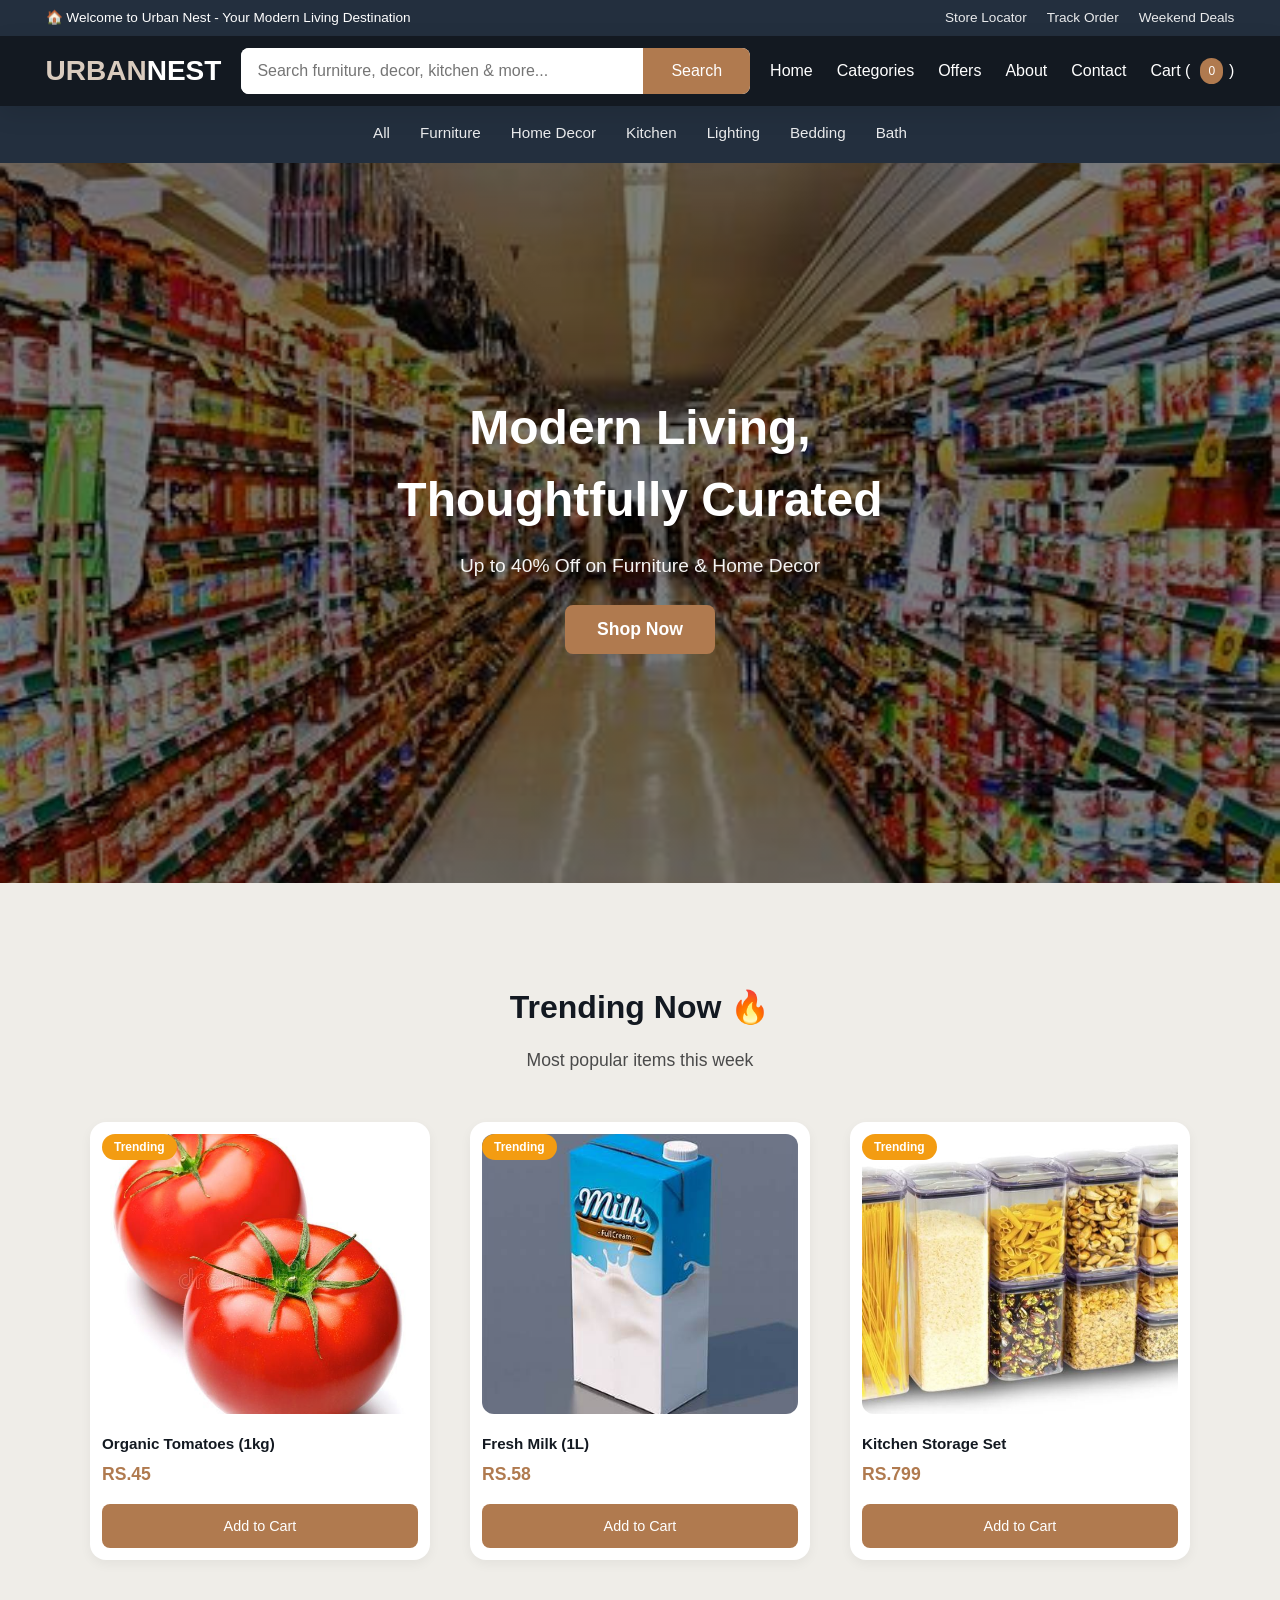
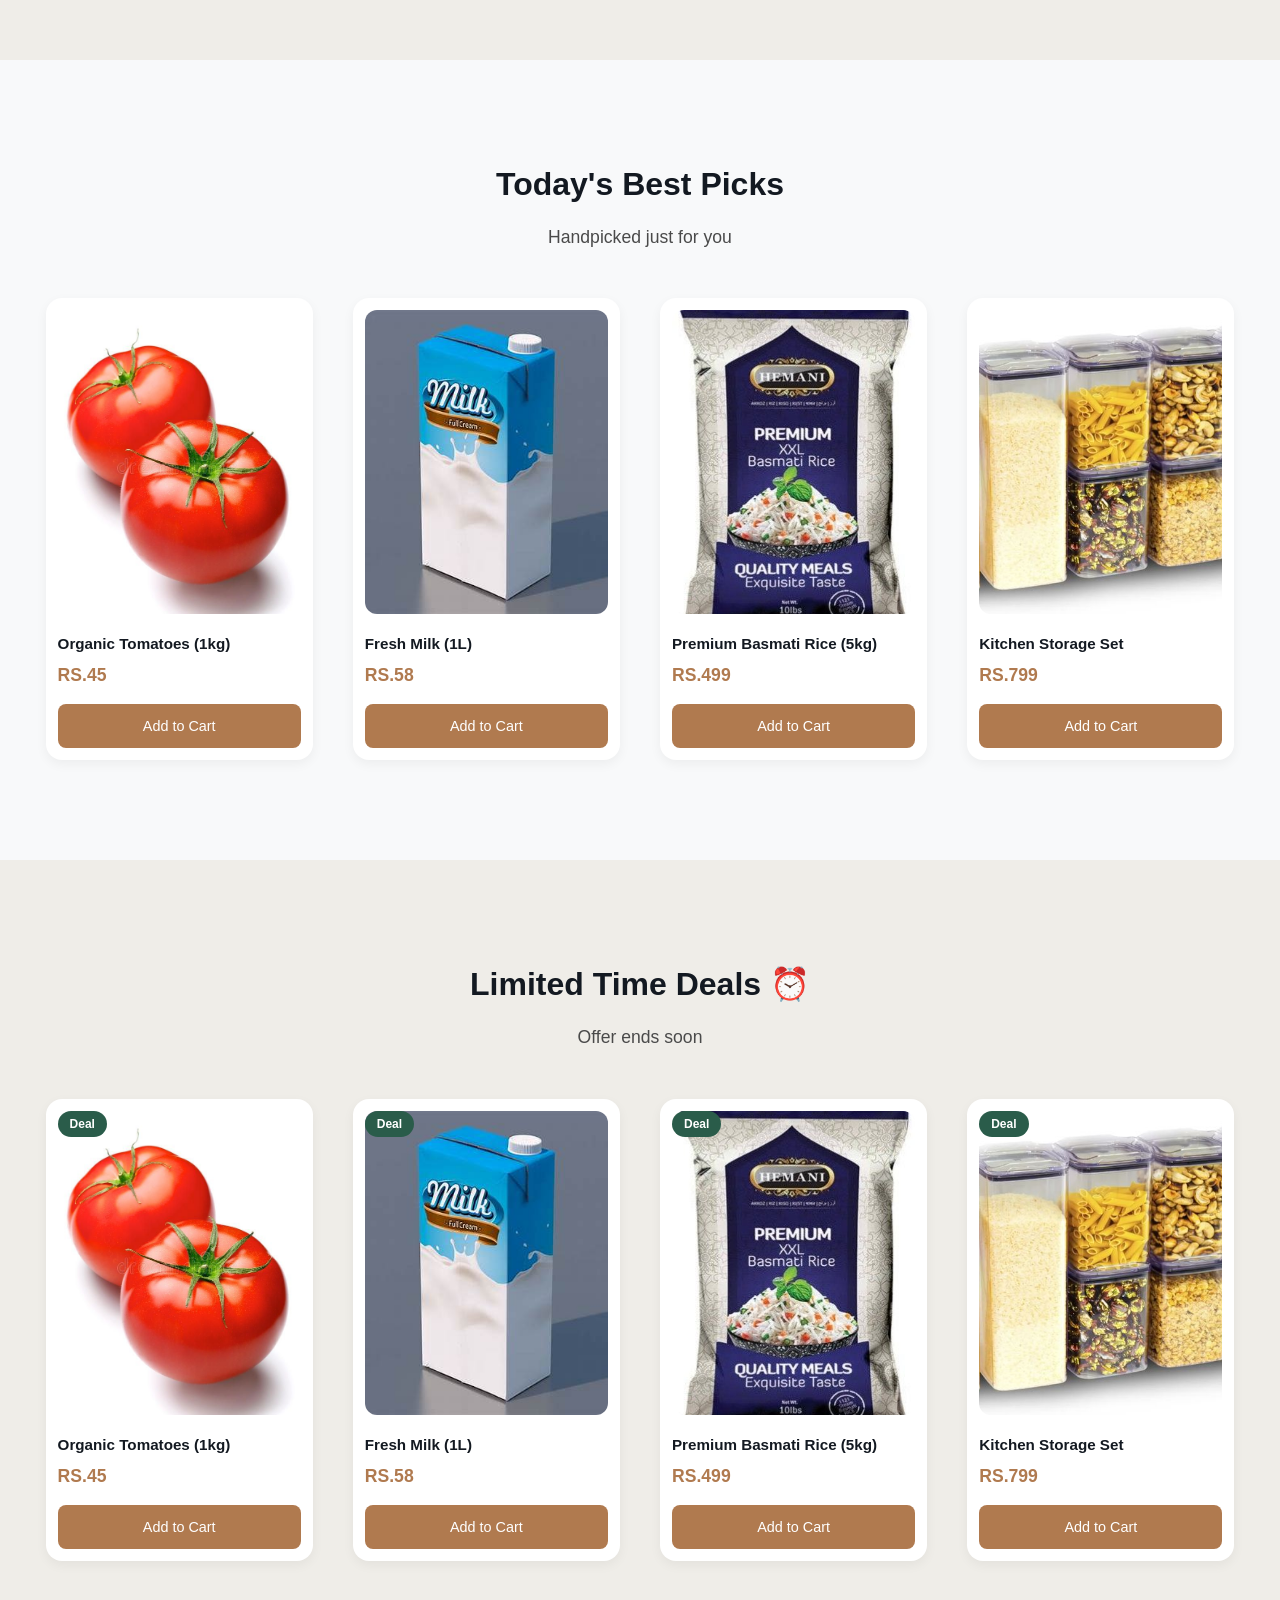
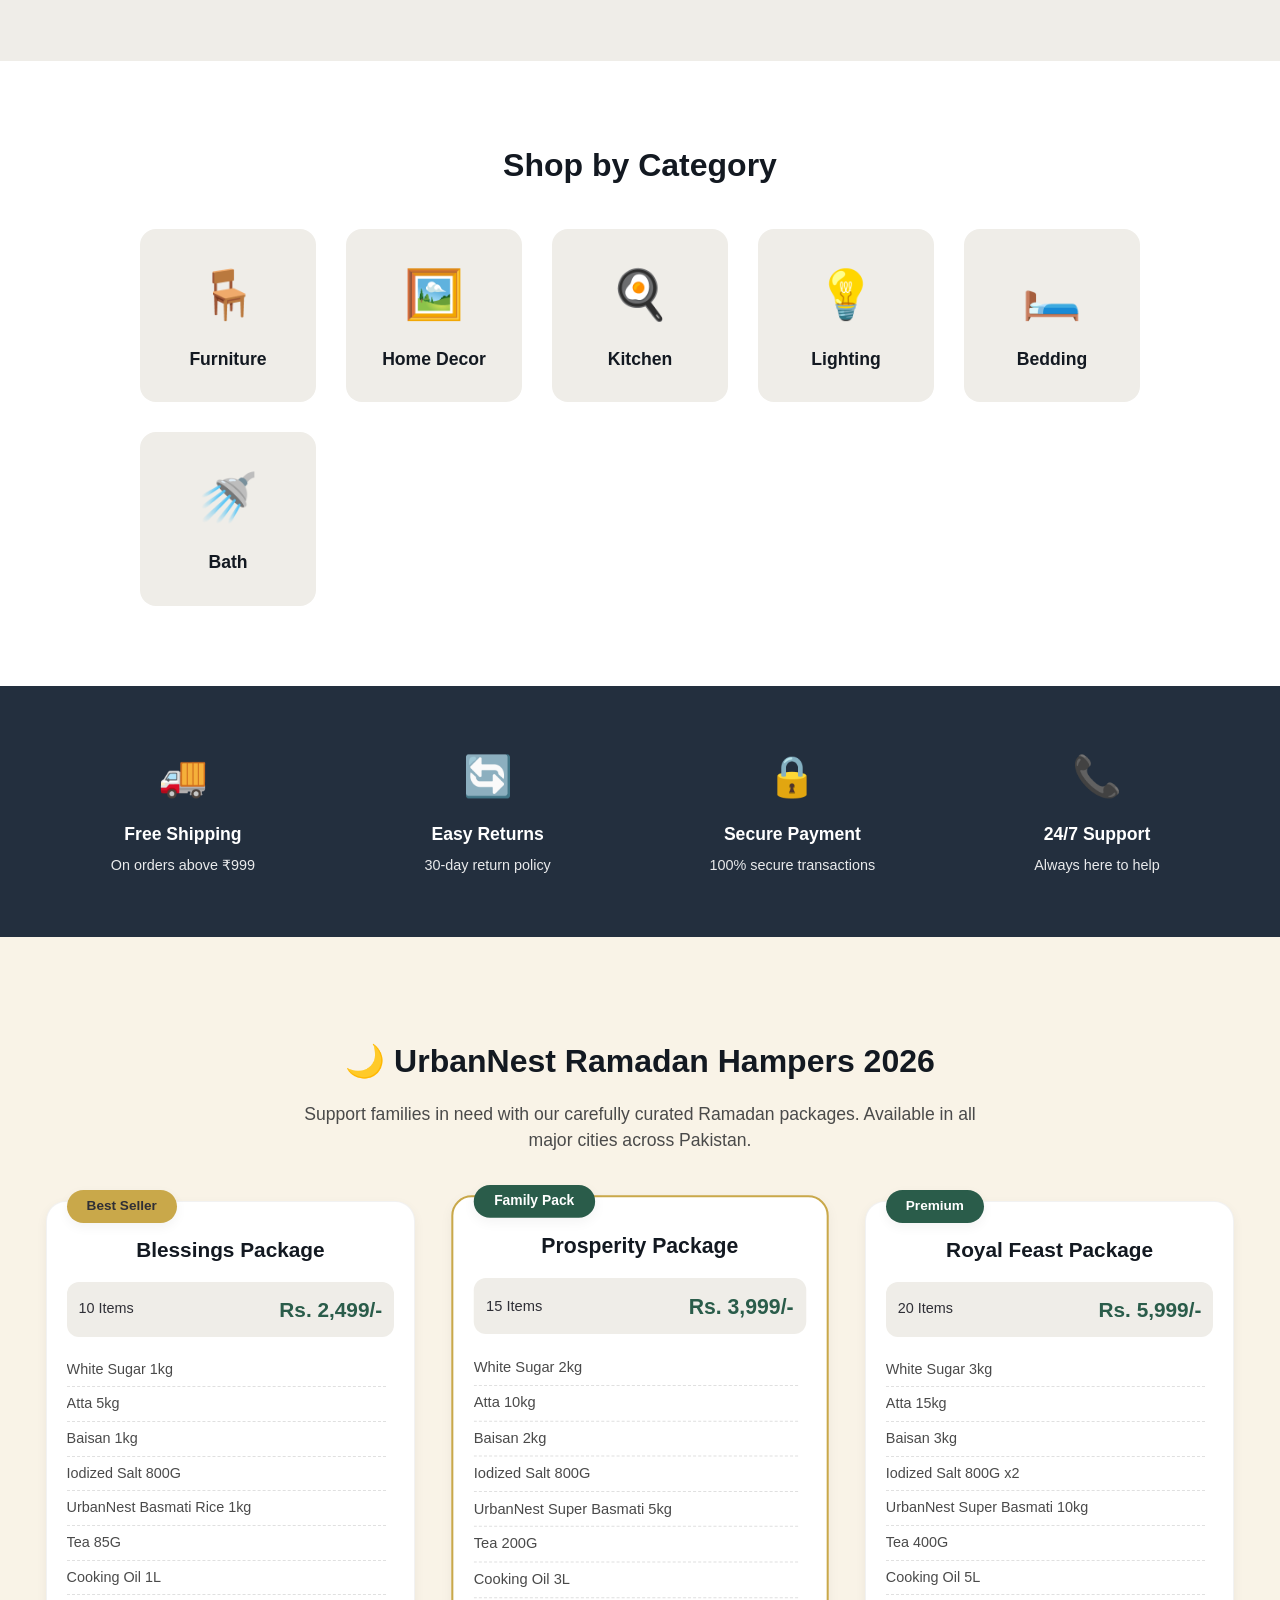
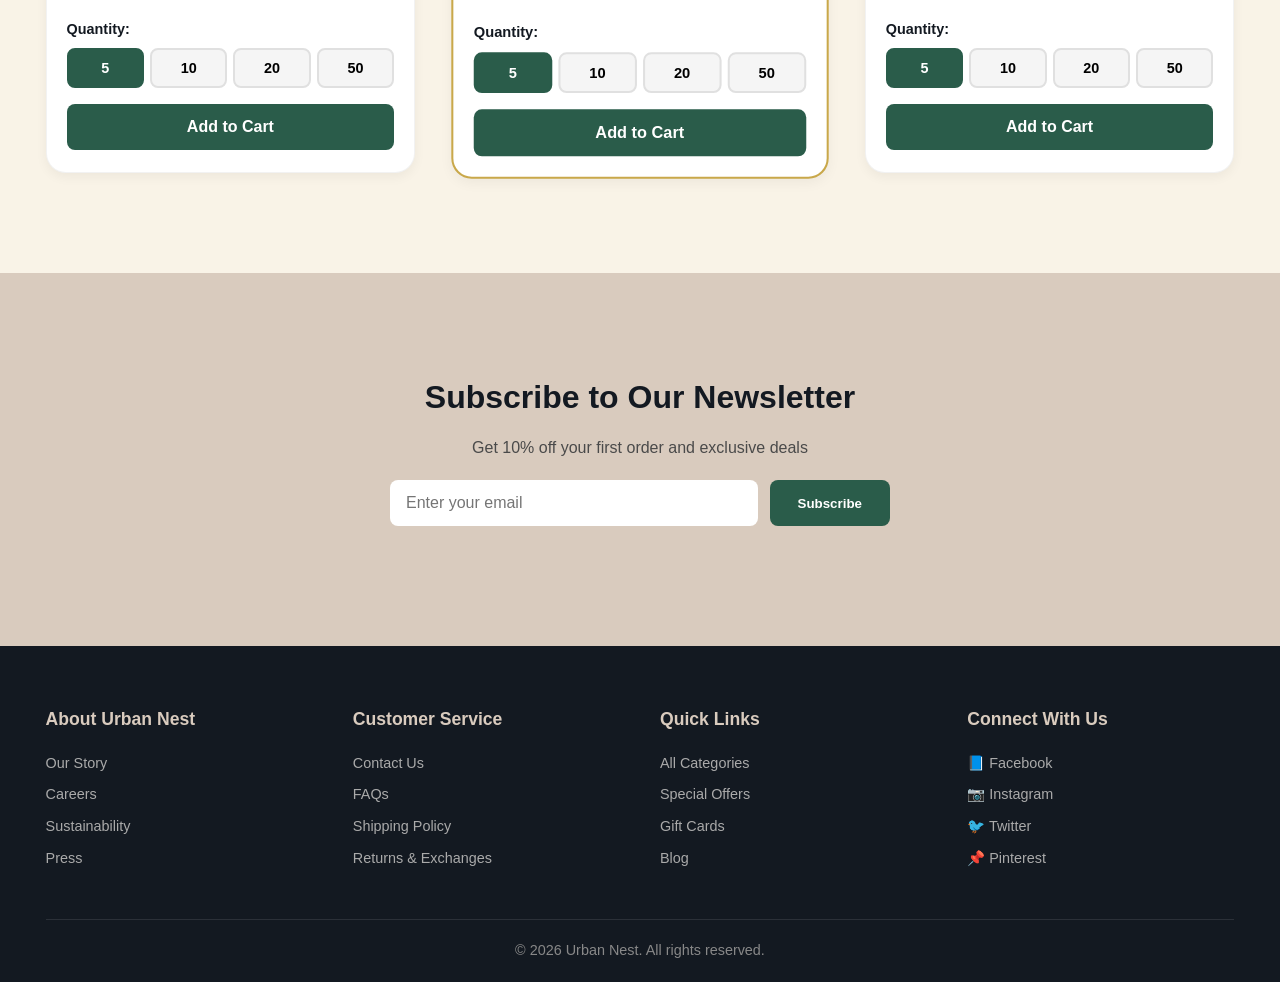
==== commit 6bc1c826: "Complete CSS alignment" ====
--- a/index.html
+++ b/index.html
@@ -163,6 +163,134 @@
             </div>
         </div>
     </section>
+    <!-- Ramadan Hampers Section (Featured) -->
+    <section class="ramadan-hampers-section">
+      <div class="container">
+        <div class="section-header">
+          <h2>🌙 UrbanNest Ramadan Hampers 2026</h2>
+          <p>Support families in need with our carefully curated Ramadan packages. Available in all major cities across Pakistan.</p>
+        </div>
+
+        <div class="hampers-grid">
+          <!-- Package 1 - Blessings -->
+          <div class="hamper-card">
+            <div class="hamper-badge">Best Seller</div>
+            <h3>Blessings Package</h3>
+            <div class="hamper-items-info">
+              <span class="items-count">10 Items</span>
+              <span class="hamper-price">Rs. 2,499/-</span>
+            </div>
+            <div class="hamper-items-list">
+              <ul>
+                <li>White Sugar 1kg</li>
+                <li>Atta 5kg</li>
+                <li>Baisan 1kg</li>
+                <li>Iodized Salt 800G</li>
+                <li>UrbanNest Basmati Rice 1kg</li>
+                <li>Tea 85G</li>
+                <li>Cooking Oil 1L</li>
+                <li>Dates 500g</li>
+                <li>Lentils 1kg</li>
+                <li>Milk Powder 400g</li>
+              </ul>
+            </div>
+            <div class="quantity-selector">
+              <label>Quantity:</label>
+              <div class="quantity-buttons">
+                <button class="qty-option active" data-qty="5">5</button>
+                <button class="qty-option" data-qty="10">10</button>
+                <button class="qty-option" data-qty="20">20</button>
+                <button class="qty-option" data-qty="50">50</button>
+              </div>
+            </div>
+            <button class="add-hamper-btn" data-package="1" data-price="2499">Add to Cart</button>
+          </div>
+
+          <!-- Package 2 - Prosperity (Featured) -->
+          <div class="hamper-card featured">
+            <div class="hamper-badge premium">Family Pack</div>
+            <h3>Prosperity Package</h3>
+            <div class="hamper-items-info">
+              <span class="items-count">15 Items</span>
+              <span class="hamper-price">Rs. 3,999/-</span>
+            </div>
+            <div class="hamper-items-list">
+              <ul>
+                <li>White Sugar 2kg</li>
+                <li>Atta 10kg</li>
+                <li>Baisan 2kg</li>
+                <li>Iodized Salt 800G</li>
+                <li>UrbanNest Super Basmati 5kg</li>
+                <li>Tea 200G</li>
+                <li>Cooking Oil 3L</li>
+                <li>Dates 1kg</li>
+                <li>Lentils Mix 2kg</li>
+                <li>Milk Powder 800g</li>
+                <li>UrbanNest Chicken Bites 780g</li>
+                <li>UrbanNest Bleach 500ml</li>
+                <li>UrbanNest Tissues 150 pcs</li>
+                <li>UrbanNest Chicken Seekh Kebab 50g</li>
+              </ul>
+            </div>
+            <div class="quantity-selector">
+              <label>Quantity:</label>
+              <div class="quantity-buttons">
+                <button class="qty-option active" data-qty="5">5</button>
+                <button class="qty-option" data-qty="10">10</button>
+                <button class="qty-option" data-qty="20">20</button>
+                <button class="qty-option" data-qty="50">50</button>
+              </div>
+            </div>
+            <button class="add-hamper-btn" data-package="2" data-price="3999">Add to Cart</button>
+          </div>
+
+          <!-- Package 3 - Royal Feast -->
+          <div class="hamper-card">
+            <div class="hamper-badge premium">Premium</div>
+            <h3>Royal Feast Package</h3>
+            <div class="hamper-items-info">
+              <span class="items-count">20 Items</span>
+              <span class="hamper-price">Rs. 5,999/-</span>
+            </div>
+            <div class="hamper-items-list">
+              <ul>
+                <li>White Sugar 3kg</li>
+                <li>Atta 15kg</li>
+                <li>Baisan 3kg</li>
+                <li>Iodized Salt 800G x2</li>
+                <li>UrbanNest Super Basmati 10kg</li>
+                <li>Tea 400G</li>
+                <li>Cooking Oil 5L</li>
+                <li>Premium Dates 1.5kg</li>
+                <li>Lentils Premium Mix 3kg</li>
+                <li>Milk Powder 1.2kg</li>
+                <li>UrbanNest Chicken Bites 780g x2</li>
+                <li>UrbanNest Bleach 500ml x2</li>
+                <li>UrbanNest Tissues 150 pcs x2</li>
+                <li>UrbanNest Chicken Seekh Kebab 100g</li>
+                <li>UrbanNest Basmati Rice 1kg</li>
+                <li>Vegetable Ghee 2kg</li>
+                <li>Vermicelli 500g</li>
+                <li>Chickpeas 1kg</li>
+                <li>Beans 500g</li>
+                <li>Tomato Paste 400g</li>
+              </ul>
+            </div>
+            <div class="quantity-selector">
+              <label>Quantity:</label>
+              <div class="quantity-buttons">
+                <button class="qty-option active" data-qty="5">5</button>
+                <button class="qty-option" data-qty="10">10</button>
+                <button class="qty-option" data-qty="20">20</button>
+                <button class="qty-option" data-qty="50">50</button>
+              </div>
+            </div>
+            <button class="add-hamper-btn" data-package="3" data-price="5999">Add to Cart</button>
+          </div>
+        </div>
+      </div>
+    </section>
+    
 
     <!-- Newsletter -->
     <section class="newsletter">
--- a/style.css
+++ b/style.css
@@ -60,18 +60,6 @@
   margin-bottom: 0.75rem;
 }
 
-.section-header {
-  text-align: center;
-  margin-bottom: 3rem;
-}
-
-.section-header p {
-  color: var(--text-medium);
-  max-width: 700px;
-  margin: 0 auto;
-  font-size: 1.1rem;
-}
-
 button {
   min-height: 44px;
   cursor: pointer;
@@ -81,7 +69,7 @@
   transition: var(--transition);
 }
 
-/* ===== TOP UTILITIES & NAVIGATION ===== */
+/* ===== TOPBAR ===== */
 .topbar {
   background: var(--primary-medium);
   color: white;
@@ -113,6 +101,7 @@
   opacity: 1;
 }
 
+/* ===== NAVBAR ===== */
 .navbar {
   background: var(--primary-dark);
   color: white;
@@ -136,6 +125,10 @@
   white-space: nowrap;
 }
 
+.logo span {
+  color: white;
+}
+
 .nav-toggle {
   display: none;
   background: none;
@@ -143,10 +136,9 @@
   font-size: 1.75rem;
   padding: 0 10px;
   border: none;
-  cursor: pointer;
-}
-
-.search {
+}
+
+.search-bar {
   flex: 1;
   display: flex;
   background: var(--bg-white);
@@ -155,7 +147,7 @@
   max-width: 600px;
 }
 
-.search input {
+.search-bar input {
   flex: 1;
   padding: 14px 16px;
   border: none;
@@ -163,15 +155,18 @@
   font-size: 1rem;
 }
 
-.search button {
+.search-bar button {
   background: var(--accent);
   color: white;
   padding: 0 28px;
   border-radius: 0;
   min-height: 100%;
-}
-
-.search button:hover {
+  font-size: 1rem;
+  border: none;
+  cursor: pointer;
+}
+
+.search-bar button:hover {
   background: var(--primary-soft-dark);
 }
 
@@ -198,6 +193,7 @@
   margin-left: 4px;
 }
 
+/* ===== CATEGORY STRIP ===== */
 .category-strip {
   background: var(--primary-medium);
   padding: 12px 0;
@@ -205,13 +201,12 @@
 
 .categories {
   display: flex;
-  gap: 24px;
-  overflow-x: auto;
-  scrollbar-width: none;
-}
-
-.categories::-webkit-scrollbar {
-  display: none;
+  flex-wrap: wrap;
+  justify-content: center;
+  gap: 24px 30px;
+  overflow-x: visible;
+  max-width: 800px;
+  margin: 0 auto;
 }
 
 .categories a {
@@ -223,6 +218,7 @@
   opacity: 0.9;
   transition: opacity 0.2s;
   border-bottom: 2px solid transparent;
+  cursor: pointer;
 }
 
 .categories a:hover {
@@ -245,6 +241,11 @@
   align-items: center;
 }
 
+.hero-content {
+  max-width: 800px;
+  margin: 0 auto;
+}
+
 .hero h1 {
   font-size: clamp(2rem, 5vw, 3rem);
   margin-bottom: 16px;
@@ -256,39 +257,24 @@
   opacity: 0.95;
 }
 
-.hero button {
+.btn-primary {
   background: var(--accent);
   padding: 14px 32px;
   font-size: 1.1rem;
   font-weight: 600;
   color: white;
-}
-
-.hero button:hover {
+  border: none;
+  border-radius: 8px;
+  cursor: pointer;
+  transition: var(--transition);
+}
+
+.btn-primary:hover {
   background: var(--primary-soft-dark);
   transform: translateY(-2px);
   box-shadow: var(--shadow-lg);
 }
 
-/* ===== PROMO BANNER ===== */
-.promo-banner {
-  background: var(--ramadan-gold);
-  color: var(--text-dark);
-  text-align: center;
-  padding: 20px 0;
-}
-
-.promo-banner h2 {
-  font-size: clamp(1rem, 2.5vw, 1.6rem);
-  font-weight: 500;
-  margin-bottom: 0;
-}
-
-.promo-banner .highlight {
-  color: var(--ramadan-green);
-  font-weight: 700;
-}
-
 /* ===== SECTION STYLES ===== */
 .section {
   padding: 100px 0;
@@ -296,6 +282,18 @@
 
 .section.light-bg {
   background: #f8f9fa;
+}
+
+.section-header {
+  text-align: center;
+  margin-bottom: 3rem;
+}
+
+.section-header p {
+  color: var(--text-medium);
+  max-width: 700px;
+  margin: 0 auto;
+  font-size: 1.1rem;
 }
 
 /* ===== PRODUCT SECTIONS ===== */
@@ -315,6 +313,22 @@
   margin: 0 auto;
 }
 
+#productGrid {
+  display: grid;
+  grid-template-columns: repeat(auto-fit, minmax(200px, 1fr));
+  gap: 40px;
+  max-width: 1200px;
+  margin: 0 auto;
+}
+
+#dealsGrid {
+  display: grid;
+  grid-template-columns: repeat(auto-fit, minmax(200px, 1fr));
+  gap: 40px;
+  max-width: 1200px;
+  margin: 0 auto;
+}
+
 .product-card {
   background: var(--bg-white);
   padding: 12px 12px;
@@ -362,6 +376,8 @@
   border-radius: 8px;
   margin-top: 10px;
   font-size: 0.9rem;
+  border: none;
+  cursor: pointer;
 }
 
 .add-to-cart:hover {
@@ -387,214 +403,82 @@
   background: var(--ramadan-green);
 }
 
-/* ===== NON-FOOD OFFERS ===== */
-.non-food-section {
-  padding: 100px 0;
-  background: white;
-}
-
-.non-food-section h2 {
+/* ===== CATEGORIES SHOWCASE ===== */
+.categories-showcase {
+  padding: 80px 0;
+  background: var(--bg-white);
+}
+
+.categories-showcase h2 {
   text-align: center;
   margin-bottom: 40px;
 }
 
-.electronics-grid {
+.category-grid {
   display: grid;
-  grid-template-columns: repeat(5, 1fr);
-  gap: 40px;
-}
-
-.electronic-item {
+  grid-template-columns: repeat(auto-fit, minmax(150px, 1fr));
+  gap: 30px;
+  max-width: 1000px;
+  margin: 0 auto;
+}
+
+.category-card {
   background: var(--bg-light);
-  padding: 16px;
-  border-radius: 12px;
+  padding: 30px 20px;
+  border-radius: 16px;
   text-align: center;
+  cursor: pointer;
   transition: var(--transition);
 }
 
-.electronic-item:hover {
-  transform: translateY(-4px);
-  box-shadow: var(--shadow-md);
-}
-
-.electronic-item h4 {
-  color: var(--primary-dark);
-  margin-bottom: 6px;
-  font-size: 0.95rem;
-}
-
-.electronic-item p {
-  color: var(--accent);
-  font-weight: 600;
-  font-size: 0.95rem;
-}
-
-/* ===== CATALOG SECTION ===== */
-.catalog-section {
-  padding: 100px 0;
-  background: #f8f9fa;
-}
-
-.catalog-header {
-  text-align: center;
-  margin-bottom: 40px;
-}
-
-.catalog-header h2 {
-  margin-bottom: 20px;
-}
-
-.catalog-links {
-  display: flex;
-  justify-content: center;
-  gap: 30px;
-  flex-wrap: wrap;
-}
-
-.catalog-links a {
-  color: var(--primary-medium);
-  text-decoration: none;
-  font-weight: 600;
-  transition: color 0.3s;
-}
-
-.catalog-links a:hover {
-  color: var(--accent);
-}
-
-.own-brand-offers {
-  margin-bottom: 40px;
-}
-
-.offers-grid {
-  display: grid;
-  grid-template-columns: repeat(auto-fit, minmax(200px, 1fr));
-  gap: 40px;
-}
-
-.offer-item {
-  background: var(--bg-white);
-  padding: 16px;
-  border-radius: 12px;
-  text-align: center;
-  box-shadow: var(--shadow-sm);
-}
-
-.offer-date {
-  color: var(--accent);
-  font-weight: 600;
-  margin-bottom: 6px;
-  display: block;
-  font-size: 0.9rem;
-}
-
-.brand-products {
-  display: grid;
-  grid-template-columns: repeat(5, 1fr);
-  gap: 40px;
-  margin: 40px 0;
-}
-
-.brand-product-card {
-  background: linear-gradient(
-    135deg,
-    var(--primary-dark),
-    var(--primary-medium)
-  );
-  color: white;
-  padding: 16px;
-  border-radius: 12px;
-  text-align: center;
-  transition: var(--transition);
-}
-
-.brand-product-card:hover {
+.category-card:hover {
   transform: translateY(-5px);
   box-shadow: var(--shadow-md);
-}
-
-.brand-product-card h4 {
-  font-size: 0.95rem;
-  margin-bottom: 6px;
-}
-
-.brand-product-card p {
-  font-size: 0.85rem;
+  background: var(--accent-light);
+}
+
+.category-icon {
+  font-size: 3rem;
+  margin-bottom: 15px;
+}
+
+.category-card h3 {
+  font-size: 1.1rem;
+  margin: 0;
+}
+
+/* ===== FEATURES SECTION ===== */
+.features {
+  padding: 60px 0;
+  background: var(--primary-medium);
+  color: white;
+}
+
+.features-grid {
+  display: grid;
+  grid-template-columns: repeat(4, 1fr);
+  gap: 30px;
+}
+
+.feature {
+  text-align: center;
+}
+
+.feature-icon {
+  font-size: 2.5rem;
+  margin-bottom: 15px;
+}
+
+.feature h4 {
+  font-size: 1.1rem;
+  margin-bottom: 8px;
+  color: white;
+}
+
+.feature p {
+  font-size: 0.9rem;
   opacity: 0.9;
-}
-
-/* ===== MARKETPLACE SECTION ===== */
-.marketplace-section {
-  padding: 100px 0;
-  background: white;
-}
-
-.marketplace-section h2 {
-  text-align: center;
-  margin-bottom: 40px;
-}
-
-.marketplace-grid {
-  display: grid;
-  grid-template-columns: repeat(3, 1fr);
-  gap: 40px;
-}
-
-.marketplace-card {
-  background: linear-gradient(
-    135deg,
-    var(--primary-dark),
-    var(--primary-medium)
-  );
-  color: white;
-  padding: 30px;
-  border-radius: 16px;
-  text-align: center;
-  transition: var(--transition);
-}
-
-.marketplace-card:hover {
-  transform: translateY(-8px);
-  box-shadow: var(--shadow-lg);
-}
-
-.marketplace-card h3 {
-  color: white;
-  font-size: 1.2rem;
-  margin-bottom: 12px;
-}
-
-.marketplace-card p {
-  opacity: 0.9;
-  line-height: 1.6;
-  font-size: 0.95rem;
-}
-
-/* ===== TRUSTED BRANDS ===== */
-.brand-grid {
-  display: grid;
-  grid-template-columns: repeat(auto-fit, minmax(180px, max-content));
-  justify-content: center;
-  gap: 24px;
-}
-
-.brand-card {
-  background: linear-gradient(135deg, #0f1b2a, #0c1622);
-  color: white;
-  border-radius: 10px;
-  font-weight: 600;
-  font-size: 0.95rem;
-  display: flex;
-  align-items: center;
-  justify-content: center;
-  height: 56px;
-  padding: 14px 8px;
-  transition: all 0.3s ease;
-}
-
-.brand-card:hover {
-  transform: translateY(-4px);
-  box-shadow: var(--shadow-md);
+  margin: 0;
 }
 
 /* ===== RAMADAN HAMPERS SECTION ===== */
@@ -723,6 +607,8 @@
   font-weight: 600;
   min-height: 40px;
   font-size: 0.9rem;
+  cursor: pointer;
+  transition: var(--transition);
 }
 
 .qty-option:hover {
@@ -743,67 +629,12 @@
   font-size: 1rem;
   font-weight: 600;
   border-radius: 8px;
+  border: none;
+  cursor: pointer;
 }
 
 .add-hamper-btn:hover {
   background: var(--primary-soft-dark);
-}
-
-/* ===== FEEDBACK SECTION ===== */
-.feedback-section {
-  padding: 100px 0;
-  background: white;
-}
-
-.feedback-section h2 {
-  text-align: center;
-  margin-bottom: 30px;
-  font-size: 1.5rem;
-  max-width: 800px;
-  margin-left: auto;
-  margin-right: auto;
-}
-
-.rating-options {
-  display: flex;
-  justify-content: center;
-  gap: 30px;
-  flex-wrap: wrap;
-  margin-bottom: 30px;
-}
-
-.rating-options label {
-  display: flex;
-  align-items: center;
-  gap: 8px;
-  cursor: pointer;
-  font-size: 0.95rem;
-}
-
-.rating-options input[type="radio"] {
-  width: 18px;
-  height: 18px;
-  cursor: pointer;
-}
-
-.submit-feedback {
-  display: block;
-  margin: 0 auto;
-  padding: 14px 40px;
-  background: var(--ramadan-green);
-  color: white;
-  border: none;
-  border-radius: 8px;
-  font-size: 1rem;
-  font-weight: 600;
-  cursor: pointer;
-  transition: var(--transition);
-}
-
-.submit-feedback:hover {
-  background: var(--primary-soft-dark);
-  transform: translateY(-2px);
-  box-shadow: var(--shadow-md);
 }
 
 /* ===== NEWSLETTER SECTION ===== */
@@ -813,12 +644,17 @@
   text-align: center;
 }
 
-.newsletter-inner h2 {
+.newsletter-content {
+  max-width: 600px;
+  margin: 0 auto;
+}
+
+.newsletter-content h2 {
   margin-bottom: 15px;
   color: var(--primary-dark);
 }
 
-.newsletter-inner p {
+.newsletter-content p {
   color: var(--text-medium);
   margin-bottom: 10px;
   font-size: 1rem;
@@ -838,6 +674,7 @@
   border: none;
   border-radius: 8px;
   font-size: 1rem;
+  outline: none;
 }
 
 .newsletter-form button {
@@ -855,13 +692,6 @@
   background: var(--primary-soft-dark);
 }
 
-.feedback-note {
-  margin-top: 15px;
-  color: var(--primary-dark);
-  font-style: italic;
-  font-size: 0.95rem;
-}
-
 /* ===== FOOTER ===== */
 .footer {
   background: var(--primary-dark);
@@ -876,13 +706,13 @@
   margin-bottom: 40px;
 }
 
-.footer h4 {
+.footer-col h4 {
   color: var(--accent-light);
   margin-bottom: 20px;
   font-size: 1.1rem;
 }
 
-.footer a {
+.footer-col a {
   display: block;
   color: #aaa;
   text-decoration: none;
@@ -891,13 +721,24 @@
   font-size: 0.9rem;
 }
 
-.footer a:hover {
-  color: white;
-}
-
-.copyright {
+.footer-col a:hover {
+  color: white;
+}
+
+.social-links {
+  display: flex;
+  flex-direction: column;
+}
+
+.social-links a {
+  display: inline-block;
+  margin-bottom: 10px;
+}
+
+.footer-bottom {
   text-align: center;
   padding-top: 20px;
+  margin-top: 40px;
   border-top: 1px solid rgba(255, 255, 255, 0.1);
   color: #888;
   font-size: 0.9rem;
@@ -914,16 +755,6 @@
     grid-template-columns: repeat(2, 1fr);
     gap: 35px;
   }
-
-  .electronics-grid {
-    grid-template-columns: repeat(3, 1fr);
-    gap: 35px;
-  }
-
-  .brand-products {
-    grid-template-columns: repeat(3, 1fr);
-    gap: 35px;
-  }
 }
 
 @media (max-width: 992px) {
@@ -931,601 +762,143 @@
     grid-template-columns: repeat(2, 1fr);
   }
 
-  .marketplace-grid {
+  .features-grid {
     grid-template-columns: repeat(2, 1fr);
-    gap: 35px;
-  }
-
-  .brand-grid {
-    grid-template-columns: repeat(2, 1fr);
-    gap: 35px;
+    gap: 40px;
   }
 }
 
 @media (max-width: 768px) {
-  /* Mobile Header with Icons */
   .nav-toggle {
     display: block;
-    font-size: 1.5rem;
-    min-height: 40px;
-    width: 40px;
-  }
-
-  .navbar-inner {
-    gap: 8px;
-    flex-wrap: wrap;
-  }
-  
-  .logo {
-    font-size: 1.2rem;
-    margin-right: auto;
-  }
-  
-  /* Mobile Search Icon and Cart */
-  .search {
+  }
+
+  .nav-actions {
+    display: none;
+    position: absolute;
+    top: 100%;
+    left: 0;
+    right: 0;
+    background: var(--primary-dark);
+    flex-direction: column;
+    padding: 20px;
+    gap: 16px;
+    box-shadow: var(--shadow-lg);
+  }
+
+  .nav-actions.active {
+    display: flex;
+  }
+
+  .search-bar {
     order: 3;
     width: 100%;
     max-width: none;
-    margin-top: 8px;
+  }
+
+  .categories {
+    gap: 16px 20px;
+    max-width: 90%;
+  }
+
+  .hamper-card.featured {
+    transform: scale(1);
+  }
+
+  .hero {
+    padding: 80px 0;
+    min-height: 70vh;
+  }
+
+  .newsletter-form {
+    flex-direction: column;
+    padding: 0 20px;
   }
   
-  .search input {
-    padding: 8px 12px;
-    font-size: 0.9rem;
+  .product-grid,
+  #trendingGrid,
+  #productGrid,
+  #dealsGrid,
+  .hampers-grid {
+    gap: 25px;
   }
   
-  .search button {
-    padding: 0 12px;
-    font-size: 0.85rem;
-    min-height: 38px;
+  .category-grid {
+    grid-template-columns: repeat(2, 1fr);
+    gap: 20px;
   }
   
-  /* Mobile Navigation Actions - Icons only */
-  .nav-actions {
-    display: flex;
-    position: static;
-    flex-direction: row;
-    padding: 0;
-    gap: 12px;
-    box-shadow: none;
-    background: transparent;
-    width: auto;
-  }
-  
-  .nav-actions a {
-    font-size: 0;
-    gap: 0;
-    min-height: 40px;
-    min-width: 40px;
+  .features-grid {
+    grid-template-columns: repeat(2, 1fr);
+    gap: 30px;
+  }
+}
+
+@media (max-width: 576px) {
+  .topbar-inner {
+    flex-direction: column;
+    text-align: center;
+  }
+
+  .topbar-links {
     justify-content: center;
-  }
-  
-  .nav-actions a:first-child::before {
-    content: "👤";
-    font-size: 1.2rem;
-  }
-  
-  .nav-actions a:nth-child(2)::before {
-    content: "📦";
-    font-size: 1.2rem;
-  }
-  
-  .nav-actions a:last-child::before {
-    content: "🛒";
-    font-size: 1.2rem;
-  }
-  
-  #cartCount {
-    font-size: 0.7rem;
-    margin-left: -5px;
-    margin-top: -10px;
-    min-width: 18px;
-    height: 18px;
-    display: inline-flex;
-    align-items: center;
-    justify-content: center;
-  }
-  
-  /* Hide text on mobile */
-  .topbar {
-    display: none;
-  }
-  
-  .ramadan-hampers-section .section-header p {
-    display: none;
-  }
-  
-  /* Hero optimizations */
-  .hero {
-    padding: 25px 0;
-    min-height: auto;
-  }
-  
-  .hero h1 {
-    font-size: 1.3rem;
-    margin-bottom: 6px;
-  }
-  
-  .hero p {
-    font-size: 0.9rem;
-    margin-bottom: 12px;
-  }
-  
-  .hero button {
-    padding: 8px 20px;
-    font-size: 0.85rem;
-    min-height: 36px;
-    width: auto;
-    display: inline-block;
-    border-radius: 6px;
-  }
-  
-  /* Categories */
-  .category-strip {
-    padding: 8px 0;
-  }
-  
+    flex-wrap: wrap;
+  }
+
+  .footer-grid {
+    grid-template-columns: 1fr;
+  }
+
   .categories {
-    gap: 12px;
+    gap: 12px 15px;
+    max-width: 100%;
   }
   
   .categories a {
     font-size: 0.85rem;
     padding: 6px 0;
-    min-height: 38px;
-    display: inline-flex;
-    align-items: center;
+  }
+
+  .hamper-card h3 {
+    font-size: 1.2rem;
+  }
+
+  .hamper-price {
+    font-size: 1.2rem;
   }
   
-  /* Section headers with View All */
-  .section-header {
-    margin-bottom: 16px;
-    display: flex;
-    justify-content: space-between;
-    align-items: center;
-  }
-  
-  .section-header h2 {
-    font-size: 1.2rem;
-    margin-bottom: 0;
-  }
-  
-  .section-header p {
-    display: none;
-  }
-  
-  .section-header::after {
-    content: "View All →";
-    color: var(--accent);
-    font-size: 0.85rem;
-    font-weight: 500;
-  }
-  
-  .ramadan-hampers-section .section-header::after {
-    content: "View All Hampers →";
-  }
-  
-  /* Product grids - 2 columns */
-  .product-grid,
-  #trendingGrid,
-  #dealsGrid {
-    grid-template-columns: repeat(2, 1fr) !important;
-    gap: 10px;
-  }
-  
-  /* Product cards */
-  .product-card {
-    padding: 8px;
-  }
-  
-  .product-card img {
-    aspect-ratio: 1/1;
-    margin-bottom: 6px;
-  }
-  
-  .product-card h3 {
-    font-size: 0.8rem;
-    margin-bottom: 4px;
-    line-height: 1.3;
-    height: 2rem;
-    overflow: hidden;
-    display: -webkit-box;
-    -webkit-line-clamp: 2;
-    -webkit-box-orient: vertical;
-  }
-  
-  .price {
-    font-size: 0.9rem;
-    margin: 4px 0;
-  }
-  
-  .add-to-cart {
-    padding: 6px 8px;
-    font-size: 0.75rem;
-    min-height: 30px;
-    margin-top: 4px;
-    border-radius: 6px;
-  }
-  
-  /* Hide low priority sections */
-  .non-food-section,
-  .catalog-section,
-  .marketplace-section {
-    display: none;
-  }
-  
-  /* Show only 4 products per section */
-  .product-grid .product-card:nth-child(n+5),
-  #trendingGrid .product-card:nth-child(n+5),
-  #dealsGrid .product-card:nth-child(n+5) {
-    display: none;
-  }
-  
-  /* Brands */
-  .brand-grid {
-    grid-template-columns: repeat(3, 1fr);
-    gap: 6px;
-  }
-  
-  .brand-card {
-    padding: 6px 4px;
-    font-size: 0.75rem;
-    height: 36px;
-    border-radius: 6px;
-  }
-  
-  /* Hampers section */
-  .hampers-grid {
-    grid-template-columns: 1fr;
-    gap: 16px;
-  }
-  
-  .hamper-card {
-    padding: 16px;
-  }
-  
-  .hamper-card h3 {
-    font-size: 1.1rem;
-    margin: 8px 0 12px;
-  }
-  
-  .hamper-items-info {
-    padding: 10px;
-    margin-bottom: 12px;
-  }
-  
-  .items-count {
-    font-size: 0.85rem;
-  }
-  
-  .hamper-price {
-    font-size: 1.1rem;
-  }
-  
-  .hamper-items-list {
-    max-height: 150px;
-    margin-bottom: 12px;
-  }
-  
-  .hamper-items-list li {
-    font-size: 0.8rem;
-    padding: 4px 0;
-  }
-  
-  .quantity-selector {
-    margin: 12px 0;
-  }
-  
-  .quantity-selector label {
-    font-size: 0.85rem;
-    margin-bottom: 6px;
-  }
-  
-  .quantity-buttons {
-    gap: 6px;
-  }
-  
-  .qty-option {
-    padding: 6px 0;
-    font-size: 0.8rem;
-    min-height: 32px;
-    border-radius: 6px;
-  }
-  
-  .add-hamper-btn {
-    padding: 10px;
-    font-size: 0.9rem;
-    min-height: 38px;
-    border-radius: 6px;
-  }
-  
-  /* Newsletter */
-  .newsletter {
-    padding: 40px 0;
-  }
-  
-  .newsletter-inner h2 {
-    font-size: 1.2rem;
-    margin-bottom: 10px;
-  }
-  
-  .newsletter-form {
-    flex-direction: column;
-    gap: 8px;
-    max-width: 100%;
-    margin: 15px auto;
-  }
-  
-  .newsletter-form input {
-    width: 100%;
-    padding: 10px 12px;
-    font-size: 0.9rem;
-    border-radius: 6px;
-  }
-  
-  .newsletter-form button {
-    width: 100%;
-    padding: 10px;
-    font-size: 0.9rem;
-    min-height: 38px;
-    border-radius: 6px;
-  }
-  
-  /* Feedback section */
-  .feedback-section {
-    padding: 40px 0;
-  }
-  
-  .feedback-section h2 {
-    font-size: 1.2rem;
-    margin-bottom: 20px;
-  }
-  
-  .rating-options {
-    gap: 12px;
-    margin-bottom: 20px;
-  }
-  
-  .rating-options label {
-    font-size: 0.85rem;
-  }
-  
-  .submit-feedback {
-    padding: 10px 30px;
-    font-size: 0.9rem;
-    min-height: 38px;
-    border-radius: 6px;
-  }
-  
-  /* Footer */
-  .footer-grid {
-    grid-template-columns: repeat(2, 1fr);
-    gap: 20px;
-  }
-  
-  .footer h4 {
-    font-size: 0.95rem;
-    margin-bottom: 12px;
-  }
-  
-  .footer a {
-    font-size: 0.8rem;
-    margin-bottom: 6px;
-  }
-  
-  .copyright {
-    font-size: 0.75rem;
-    padding-top: 15px;
-  }
-  
-  /* Section spacing */
   .section,
   .ramadan-hampers-section,
-  .feedback-section,
-  .newsletter {
-    padding: 30px 0;
-  }
-}
-/* Android phones (360px - 393px) */
-@media (max-width: 393px) {
-  html {
-    font-size: 12px;
+  .newsletter,
+  .categories-showcase,
+  .features {
+    padding-top: 70px;
+    padding-bottom: 70px;
   }
   
-  .container {
-    padding: 0 10px;
+  .category-grid {
+    grid-template-columns: 1fr;
+    gap: 20px;
+    max-width: 300px;
   }
   
-  /* Header */
-  .logo {
-    font-size: 1rem;
-  }
-  
-  .nav-toggle {
-    min-height: 36px;
-    width: 36px;
-    font-size: 1.3rem;
-  }
-  
-  .nav-actions a {
-    min-height: 36px;
-    min-width: 36px;
-  }
-  
-  /* Product cards compact */
-  .product-grid,
-  #trendingGrid,
-  #dealsGrid {
-    gap: 6px;
-  }
-  
-  .product-card {
-    padding: 4px;
-  }
-  
-  .product-card h3 {
-    font-size: 0.7rem;
-    height: 1.8rem;
-    margin-bottom: 2px;
-  }
-  
-  .price {
-    font-size: 0.8rem;
-    margin: 2px 0;
-  }
-  
-  .add-to-cart {
-    padding: 4px 4px;
-    font-size: 0.65rem;
-    min-height: 26px;
-    margin-top: 2px;
-  }
-  
-  /* Categories */
-  .categories a {
-    font-size: 0.75rem;
-    padding: 4px 0;
-    min-height: 34px;
-  }
-  
-  /* Hero section compact */
-  .hero h1 {
-    font-size: 1.1rem;
-  }
-  
-  .hero p {
-    font-size: 0.8rem;
-  }
-  
-  .hero button {
-    padding: 6px 14px;
-    font-size: 0.8rem;
-    min-height: 32px;
-  }
-  
-  /* Brands section */
-  .brand-card {
-    padding: 4px 2px;
-    font-size: 0.65rem;
-    height: 30px;
-  }
-  
-  /* Section headers */
-  .section-header h2 {
-    font-size: 1rem;
-  }
-  
-  .section-header::after {
-    font-size: 0.75rem;
-  }
-}
-
-/* Extra small phones */
-@media (max-width: 360px) {
-  html {
-    font-size: 11px;
-  }
-  
-  .product-grid,
-  #trendingGrid,
-  #dealsGrid {
-    gap: 4px;
-  }
-  
-  .product-card h3 {
-    font-size: 0.65rem;
-    height: 1.6rem;
-  }
-  
-  .add-to-cart {
-    font-size: 0.6rem;
-    min-height: 24px;
-  }
-}
-@media (max-width: 576px) {
-  /* Extra small devices */
-  .logo {
-    font-size: 1rem;
-  }
-  
-  .nav-toggle {
-    font-size: 1.3rem;
-    min-height: 36px;
-    width: 36px;
-  }
-  
-  .nav-actions a {
-    min-height: 36px;
-    min-width: 36px;
-  }
-  
-  .nav-actions a::before {
-    font-size: 1.1rem;
-  }
-  
-  .categories {
-    gap: 10px;
-  }
-  
-  .categories a {
-    font-size: 0.75rem;
-    padding: 4px 0;
-    min-height: 34px;
-  }
-  
-  .hero h1 {
-    font-size: 1.2rem;
-  }
-  
-  .hero p {
-    font-size: 0.85rem;
-  }
-  
-  .hero button {
-    padding: 6px 16px;
-    font-size: 0.8rem;
-    min-height: 32px;
-  }
-  
-  .product-card h3 {
-    font-size: 0.7rem;
-    height: 1.8rem;
-  }
-  
-  .price {
-    font-size: 0.8rem;
-  }
-  
-  .add-to-cart {
-    padding: 4px 6px;
-    font-size: 0.65rem;
-    min-height: 26px;
-  }
-  
-  .brand-grid {
-    grid-template-columns: repeat(2, 1fr);
-    gap: 6px;
-  }
-  
-  .brand-card {
-    font-size: 0.65rem;
-    height: 30px;
-    padding: 4px 2px;
+  .features-grid {
+    grid-template-columns: 1fr;
+    gap: 30px;
   }
   
   .footer-grid {
-    grid-template-columns: 1fr;
+    gap: 30px;
   }
   
-  .promo-banner {
-    display: none;
+  .social-links {
+    flex-direction: row;
+    flex-wrap: wrap;
+    gap: 15px;
   }
   
-  .section-header h2 {
-    font-size: 1rem;
-  }
-  
-  .section-header::after {
-    font-size: 0.75rem;
+  .social-links a {
+    margin-right: 15px;
+    margin-bottom: 0;
   }
 }
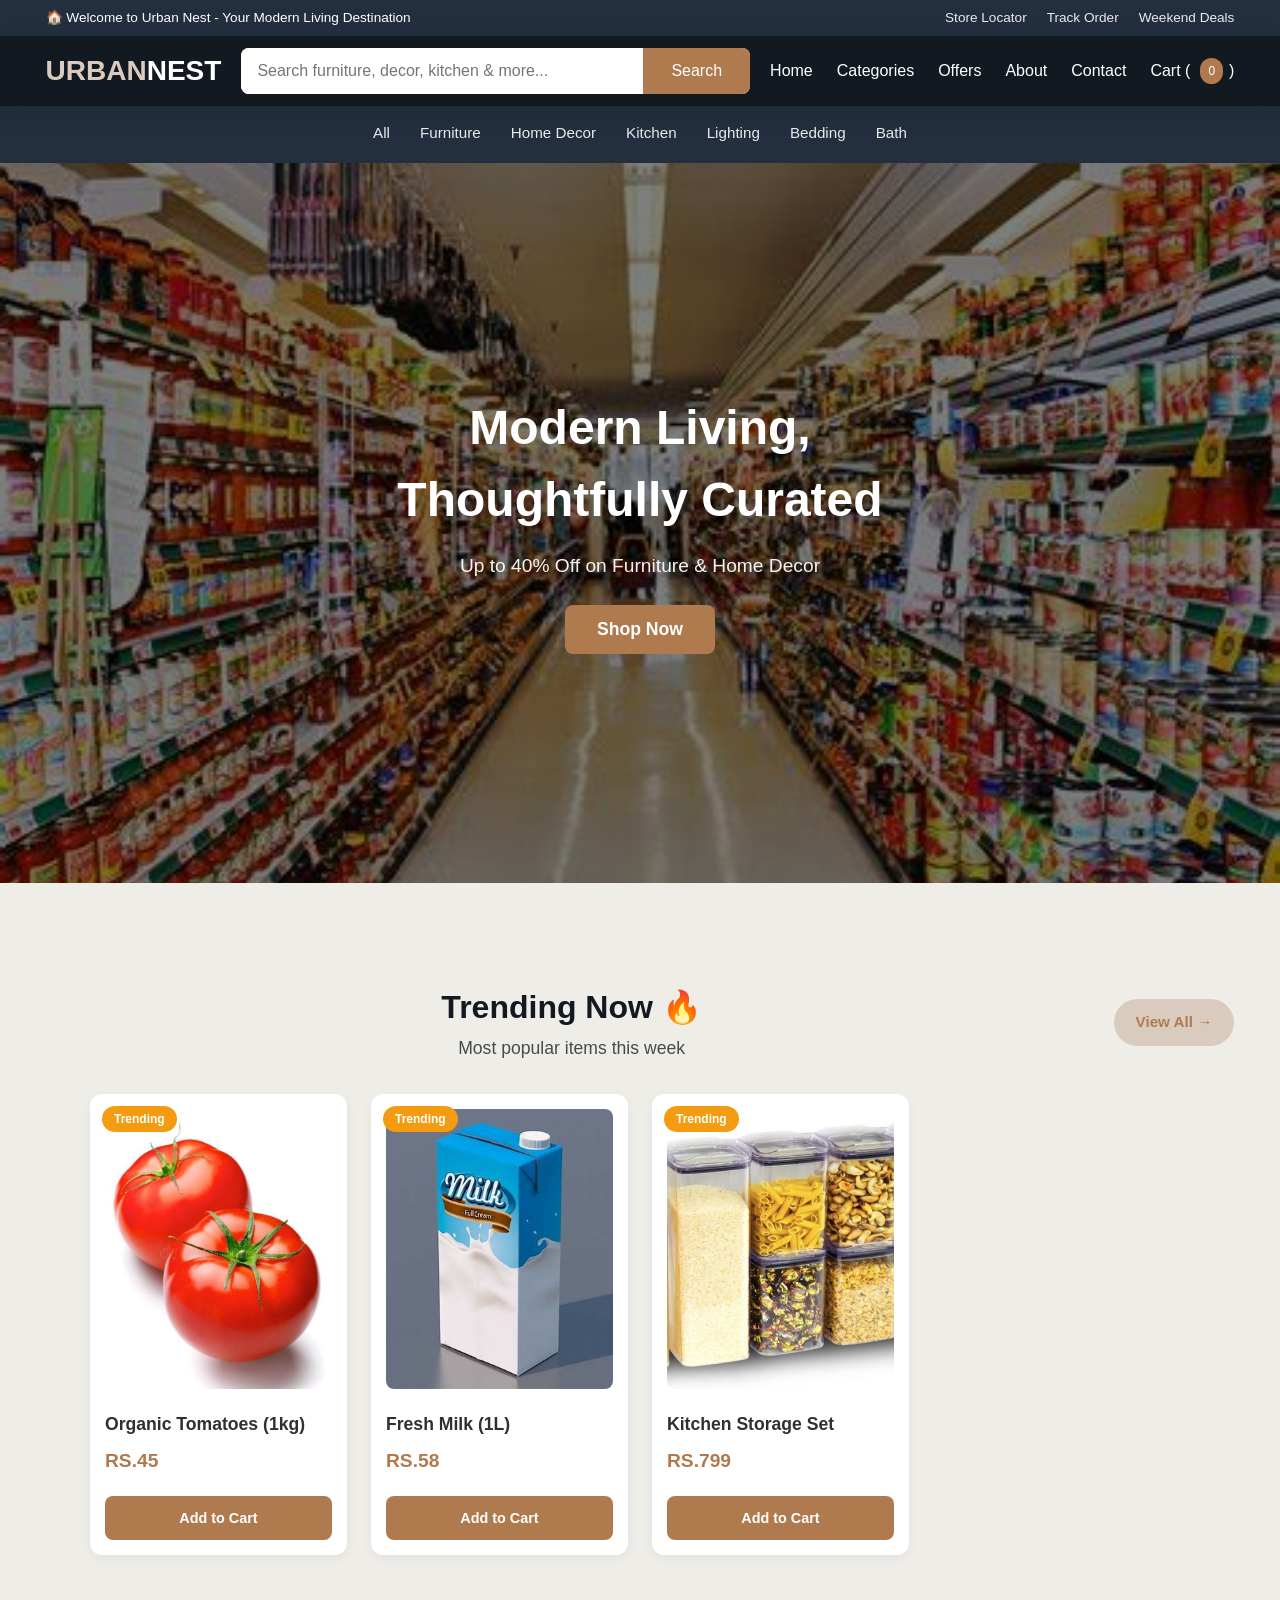
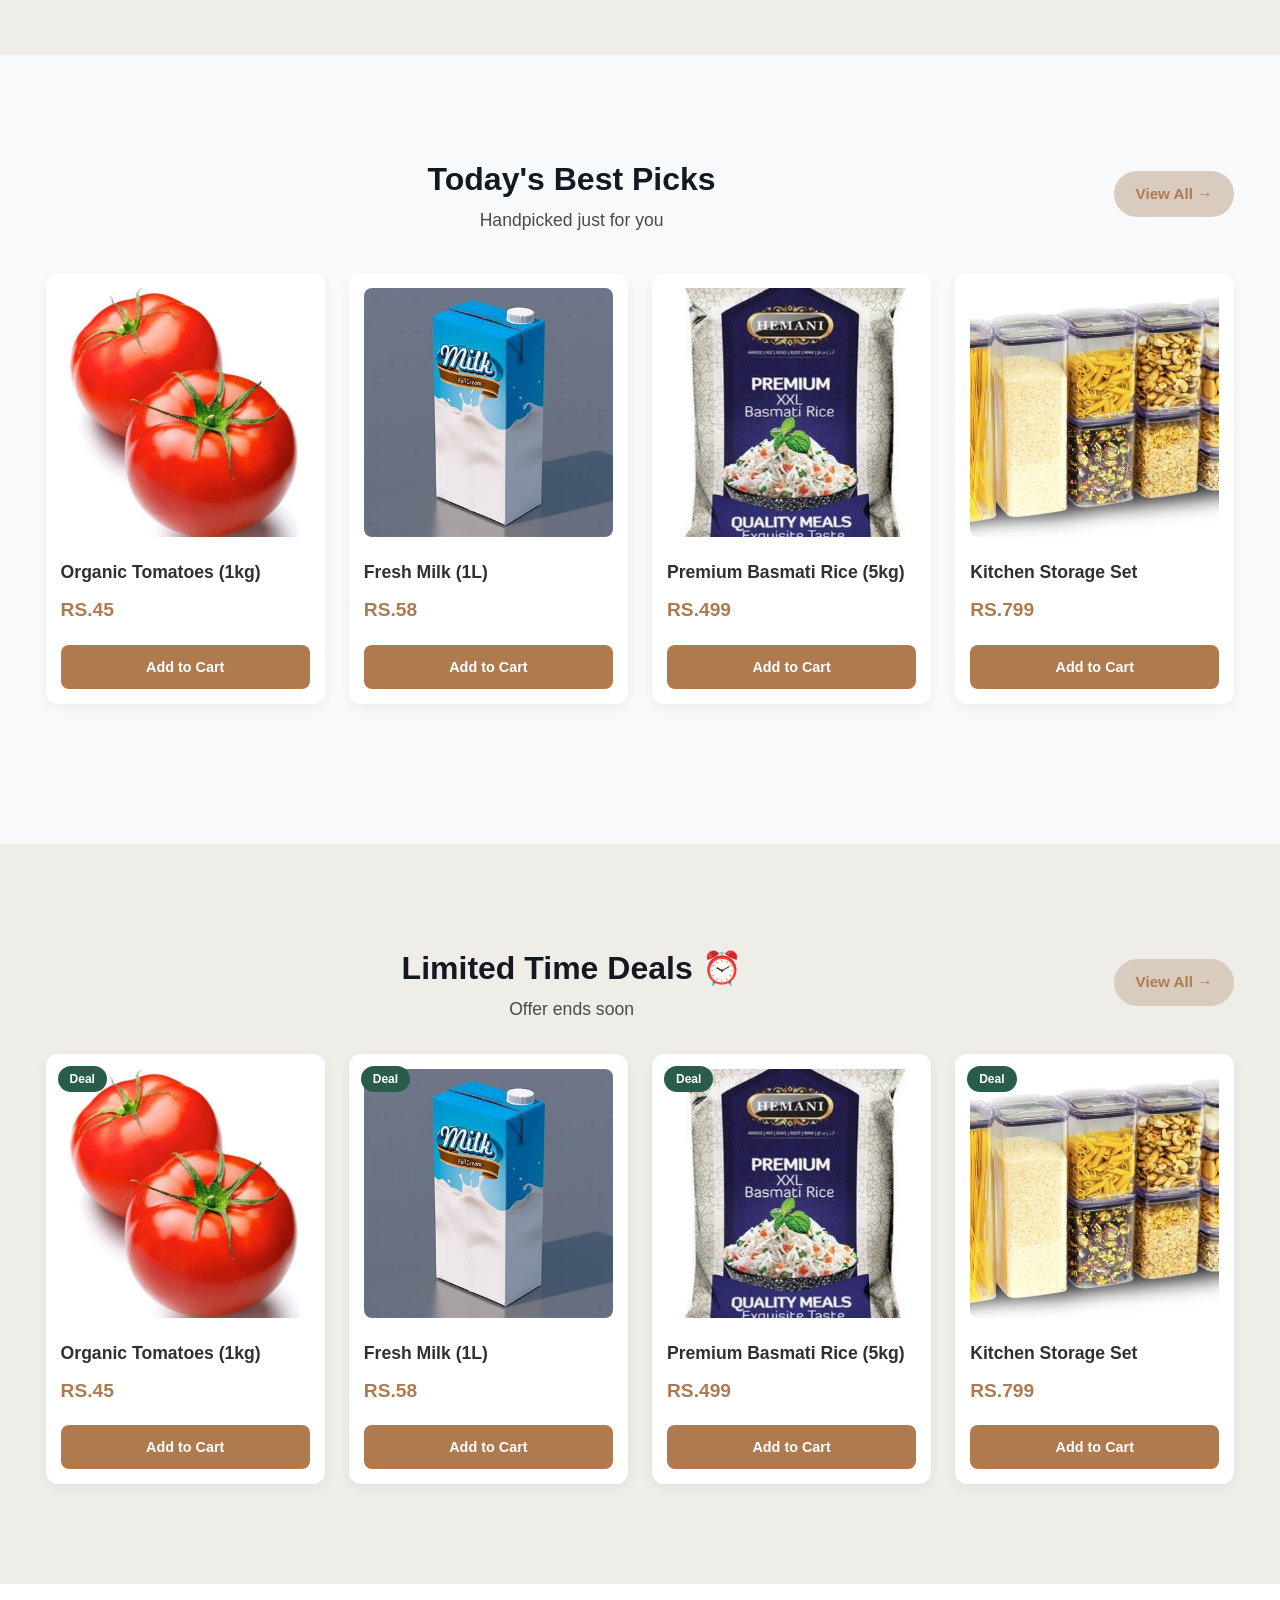
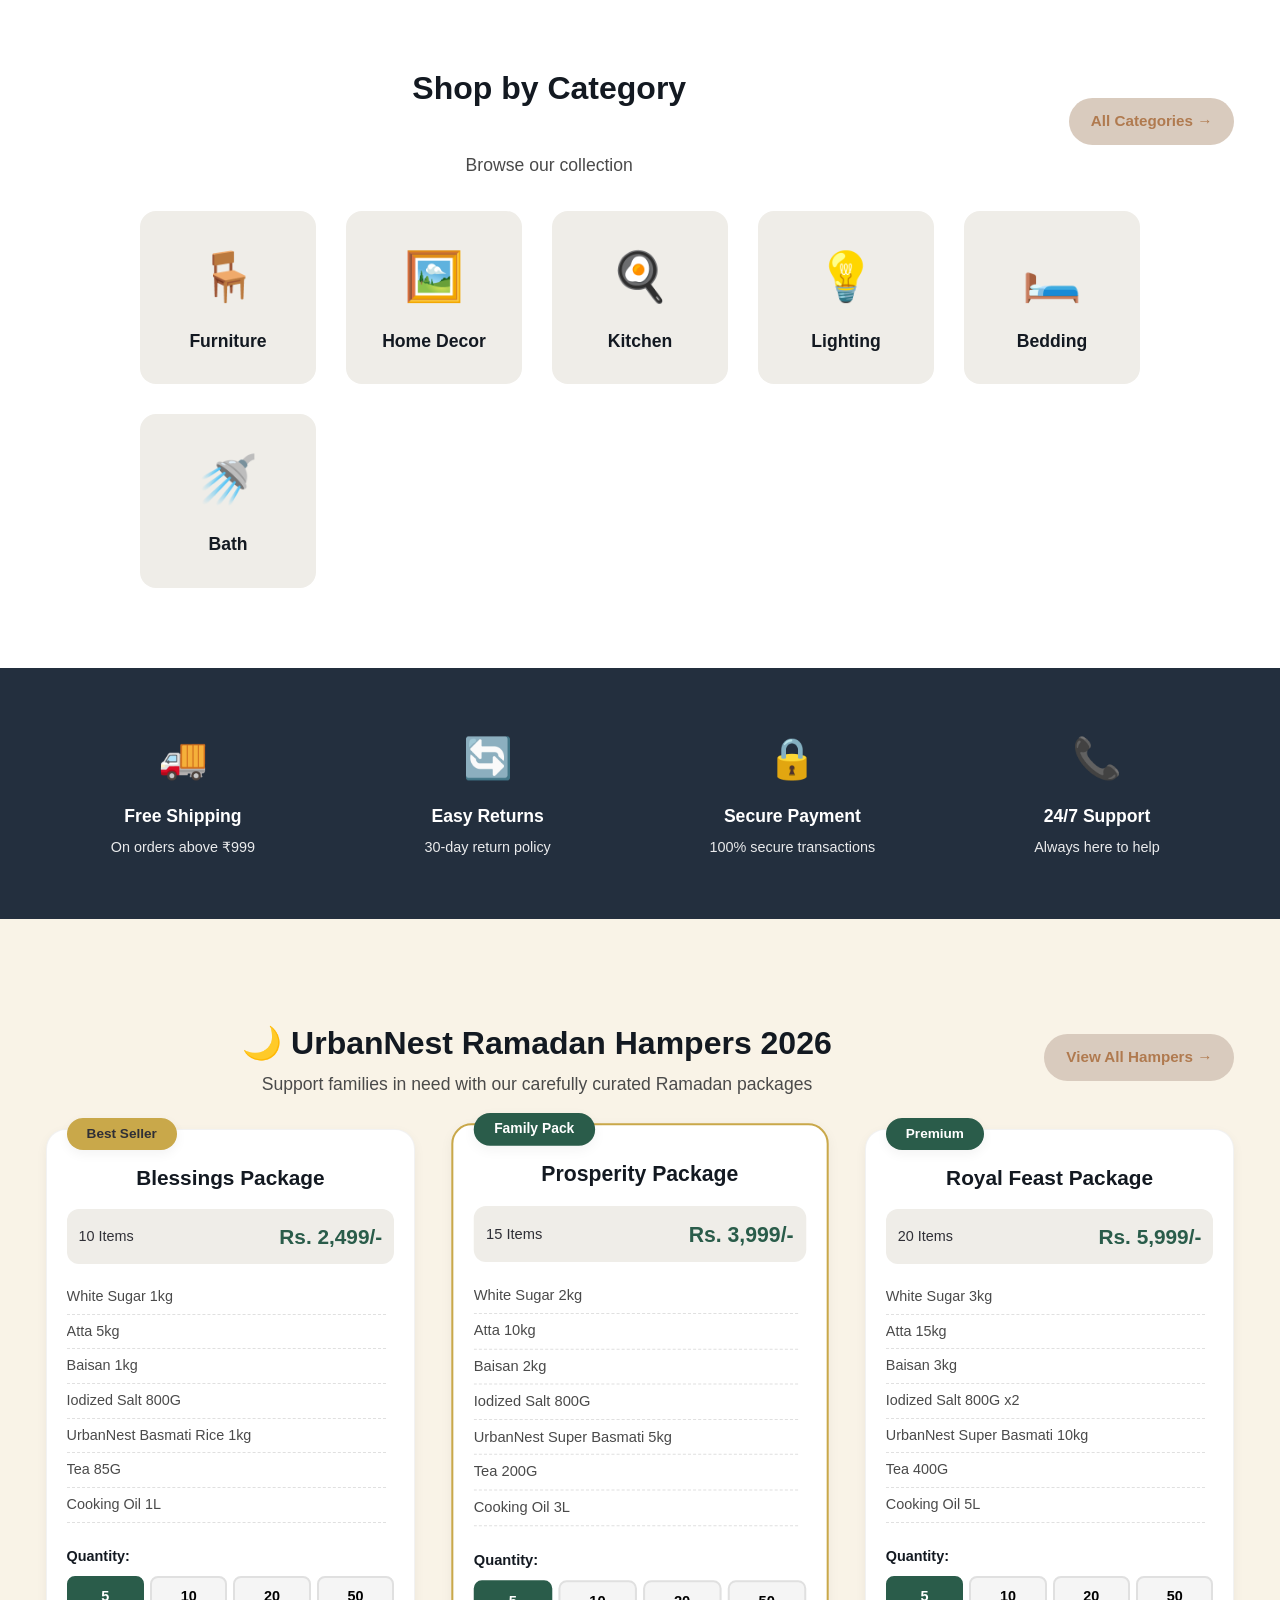
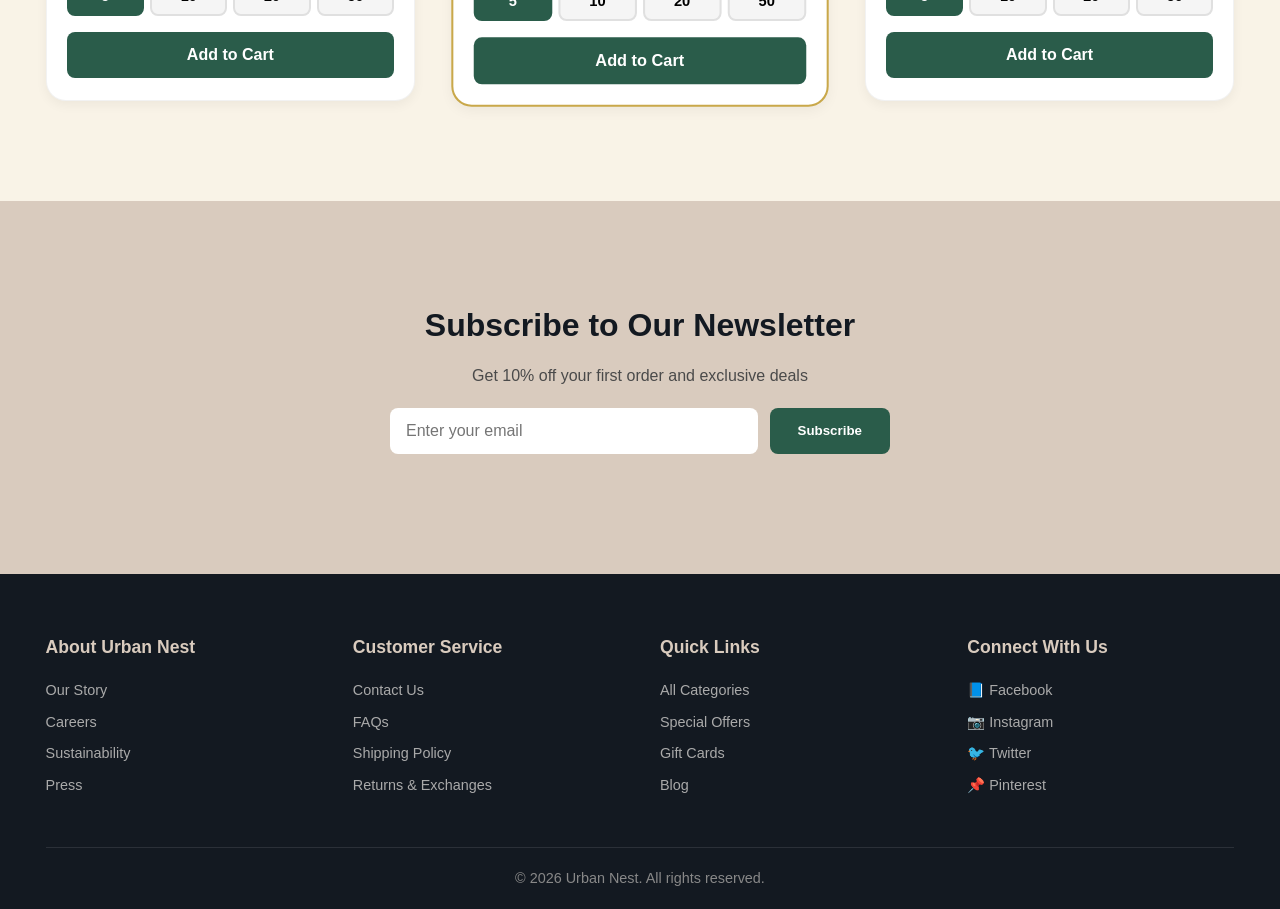
==== commit d9a98da1: "Refactor grid system and components" ====
--- a/index.html
+++ b/index.html
@@ -73,9 +73,12 @@
     <!-- Trending Products Section -->
     <section class="section">
         <div class="container">
-            <div class="section-header">
-                <h2>Trending Now 🔥</h2>
-                <p>Most popular items this week</p>
+            <div class="section-header-with-link">  
+                <div>
+                    <h2>Trending Now 🔥</h2>
+                    <h3 class="section-subtitle">Most popular items this week</h3>
+                </div>
+                <a href="categories.html?filter=trending" class="view-all-link">View All →</a> 
             </div>
             <div class="product-grid" id="trendingGrid"></div>
         </div>
@@ -84,9 +87,12 @@
     <!-- Featured Products -->
     <section class="section light-bg">
         <div class="container">
-            <div class="section-header">
-                <h2>Today's Best Picks</h2>
-                <p>Handpicked just for you</p>
+            <div class="section-header-with-link">  
+                <div>
+                    <h2>Today's Best Picks</h2>
+                    <h3 class="section-subtitle">Handpicked just for you</h3>
+                </div>
+                <a href="categories.html" class="view-all-link">View All →</a> 
             </div>
             <div class="product-grid" id="productGrid"></div>
         </div>
@@ -95,9 +101,12 @@
     <!-- Limited Time Deals -->
     <section class="section">
         <div class="container">
-            <div class="section-header">
-                <h2>Limited Time Deals ⏰</h2>
-                <p>Offer ends soon</p>
+            <div class="section-header-with-link">  
+                <div>
+                    <h2>Limited Time Deals ⏰</h2>
+                    <h3 class="section-subtitle">Offer ends soon</h3>
+                </div>
+                <a href="categories.html?filter=deals" class="view-all-link">View All →</a> 
             </div>
             <div class="product-grid" id="dealsGrid"></div>
         </div>
@@ -106,7 +115,13 @@
     <!-- Categories Showcase -->
     <section class="categories-showcase">
         <div class="container">
-            <h2>Shop by Category</h2>
+            <div class="section-header-with-link">
+                <div>
+                    <h2>Shop by Category</h2>
+                    <h3 class="section-subtitle">Browse our collection</h3>
+                </div>
+                <a href="categories.html" class="view-all-link">All Categories →</a>
+            </div>
             <div class="category-grid">
                 <div class="category-card" onclick="filterProductsByCategory('furniture')">
                     <div class="category-icon">🪑</div>
@@ -163,136 +178,139 @@
             </div>
         </div>
     </section>
-    <!-- Ramadan Hampers Section (Featured) -->
+
+    <!-- Ramadan Hampers Section -->
     <section class="ramadan-hampers-section">
-      <div class="container">
-        <div class="section-header">
-          <h2>🌙 UrbanNest Ramadan Hampers 2026</h2>
-          <p>Support families in need with our carefully curated Ramadan packages. Available in all major cities across Pakistan.</p>
-        </div>
-
-        <div class="hampers-grid">
-          <!-- Package 1 - Blessings -->
-          <div class="hamper-card">
-            <div class="hamper-badge">Best Seller</div>
-            <h3>Blessings Package</h3>
-            <div class="hamper-items-info">
-              <span class="items-count">10 Items</span>
-              <span class="hamper-price">Rs. 2,499/-</span>
-            </div>
-            <div class="hamper-items-list">
-              <ul>
-                <li>White Sugar 1kg</li>
-                <li>Atta 5kg</li>
-                <li>Baisan 1kg</li>
-                <li>Iodized Salt 800G</li>
-                <li>UrbanNest Basmati Rice 1kg</li>
-                <li>Tea 85G</li>
-                <li>Cooking Oil 1L</li>
-                <li>Dates 500g</li>
-                <li>Lentils 1kg</li>
-                <li>Milk Powder 400g</li>
-              </ul>
-            </div>
-            <div class="quantity-selector">
-              <label>Quantity:</label>
-              <div class="quantity-buttons">
-                <button class="qty-option active" data-qty="5">5</button>
-                <button class="qty-option" data-qty="10">10</button>
-                <button class="qty-option" data-qty="20">20</button>
-                <button class="qty-option" data-qty="50">50</button>
-              </div>
-            </div>
-            <button class="add-hamper-btn" data-package="1" data-price="2499">Add to Cart</button>
-          </div>
-
-          <!-- Package 2 - Prosperity (Featured) -->
-          <div class="hamper-card featured">
-            <div class="hamper-badge premium">Family Pack</div>
-            <h3>Prosperity Package</h3>
-            <div class="hamper-items-info">
-              <span class="items-count">15 Items</span>
-              <span class="hamper-price">Rs. 3,999/-</span>
-            </div>
-            <div class="hamper-items-list">
-              <ul>
-                <li>White Sugar 2kg</li>
-                <li>Atta 10kg</li>
-                <li>Baisan 2kg</li>
-                <li>Iodized Salt 800G</li>
-                <li>UrbanNest Super Basmati 5kg</li>
-                <li>Tea 200G</li>
-                <li>Cooking Oil 3L</li>
-                <li>Dates 1kg</li>
-                <li>Lentils Mix 2kg</li>
-                <li>Milk Powder 800g</li>
-                <li>UrbanNest Chicken Bites 780g</li>
-                <li>UrbanNest Bleach 500ml</li>
-                <li>UrbanNest Tissues 150 pcs</li>
-                <li>UrbanNest Chicken Seekh Kebab 50g</li>
-              </ul>
-            </div>
-            <div class="quantity-selector">
-              <label>Quantity:</label>
-              <div class="quantity-buttons">
-                <button class="qty-option active" data-qty="5">5</button>
-                <button class="qty-option" data-qty="10">10</button>
-                <button class="qty-option" data-qty="20">20</button>
-                <button class="qty-option" data-qty="50">50</button>
-              </div>
-            </div>
-            <button class="add-hamper-btn" data-package="2" data-price="3999">Add to Cart</button>
-          </div>
-
-          <!-- Package 3 - Royal Feast -->
-          <div class="hamper-card">
-            <div class="hamper-badge premium">Premium</div>
-            <h3>Royal Feast Package</h3>
-            <div class="hamper-items-info">
-              <span class="items-count">20 Items</span>
-              <span class="hamper-price">Rs. 5,999/-</span>
-            </div>
-            <div class="hamper-items-list">
-              <ul>
-                <li>White Sugar 3kg</li>
-                <li>Atta 15kg</li>
-                <li>Baisan 3kg</li>
-                <li>Iodized Salt 800G x2</li>
-                <li>UrbanNest Super Basmati 10kg</li>
-                <li>Tea 400G</li>
-                <li>Cooking Oil 5L</li>
-                <li>Premium Dates 1.5kg</li>
-                <li>Lentils Premium Mix 3kg</li>
-                <li>Milk Powder 1.2kg</li>
-                <li>UrbanNest Chicken Bites 780g x2</li>
-                <li>UrbanNest Bleach 500ml x2</li>
-                <li>UrbanNest Tissues 150 pcs x2</li>
-                <li>UrbanNest Chicken Seekh Kebab 100g</li>
-                <li>UrbanNest Basmati Rice 1kg</li>
-                <li>Vegetable Ghee 2kg</li>
-                <li>Vermicelli 500g</li>
-                <li>Chickpeas 1kg</li>
-                <li>Beans 500g</li>
-                <li>Tomato Paste 400g</li>
-              </ul>
-            </div>
-            <div class="quantity-selector">
-              <label>Quantity:</label>
-              <div class="quantity-buttons">
-                <button class="qty-option active" data-qty="5">5</button>
-                <button class="qty-option" data-qty="10">10</button>
-                <button class="qty-option" data-qty="20">20</button>
-                <button class="qty-option" data-qty="50">50</button>
-              </div>
-            </div>
-            <button class="add-hamper-btn" data-package="3" data-price="5999">Add to Cart</button>
-          </div>
-        </div>
-      </div>
-    </section>
-    
-
-    <!-- Newsletter -->
+        <div class="container">
+            <div class="section-header-with-link">
+                <div>
+                    <h2>🌙 UrbanNest Ramadan Hampers 2026</h2>
+                    <h3 class="section-subtitle">Support families in need with our carefully curated Ramadan packages</h3>
+                </div>
+                <a href="hampers.html" class="view-all-link">View All Hampers →</a>
+            </div>
+
+            <div class="hampers-grid">
+                <!-- Package 1 - Blessings -->
+                <div class="hamper-card">
+                    <div class="hamper-badge">Best Seller</div>
+                    <h3>Blessings Package</h3>
+                    <div class="hamper-items-info">
+                        <span class="items-count">10 Items</span>
+                        <span class="hamper-price">Rs. 2,499/-</span>
+                    </div>
+                    <div class="hamper-items-list">
+                        <ul>
+                            <li>White Sugar 1kg</li>
+                            <li>Atta 5kg</li>
+                            <li>Baisan 1kg</li>
+                            <li>Iodized Salt 800G</li>
+                            <li>UrbanNest Basmati Rice 1kg</li>
+                            <li>Tea 85G</li>
+                            <li>Cooking Oil 1L</li>
+                            <li>Dates 500g</li>
+                            <li>Lentils 1kg</li>
+                            <li>Milk Powder 400g</li>
+                        </ul>
+                    </div>
+                    <div class="quantity-selector">
+                        <label>Quantity:</label>
+                        <div class="quantity-buttons">
+                            <button class="qty-option active" data-qty="5">5</button>
+                            <button class="qty-option" data-qty="10">10</button>
+                            <button class="qty-option" data-qty="20">20</button>
+                            <button class="qty-option" data-qty="50">50</button>
+                        </div>
+                    </div>
+                    <button class="add-hamper-btn" data-package="1" data-price="2499">Add to Cart</button>
+                </div>
+
+                <!-- Package 2 - Prosperity (Featured) -->
+                <div class="hamper-card featured">
+                    <div class="hamper-badge premium">Family Pack</div>
+                    <h3>Prosperity Package</h3>
+                    <div class="hamper-items-info">
+                        <span class="items-count">15 Items</span>
+                        <span class="hamper-price">Rs. 3,999/-</span>
+                    </div>
+                    <div class="hamper-items-list">
+                        <ul>
+                            <li>White Sugar 2kg</li>
+                            <li>Atta 10kg</li>
+                            <li>Baisan 2kg</li>
+                            <li>Iodized Salt 800G</li>
+                            <li>UrbanNest Super Basmati 5kg</li>
+                            <li>Tea 200G</li>
+                            <li>Cooking Oil 3L</li>
+                            <li>Dates 1kg</li>
+                            <li>Lentils Mix 2kg</li>
+                            <li>Milk Powder 800g</li>
+                            <li>UrbanNest Chicken Bites 780g</li>
+                            <li>UrbanNest Bleach 500ml</li>
+                            <li>UrbanNest Tissues 150 pcs</li>
+                            <li>UrbanNest Chicken Seekh Kebab 50g</li>
+                        </ul>
+                    </div>
+                    <div class="quantity-selector">
+                        <label>Quantity:</label>
+                        <div class="quantity-buttons">
+                            <button class="qty-option active" data-qty="5">5</button>
+                            <button class="qty-option" data-qty="10">10</button>
+                            <button class="qty-option" data-qty="20">20</button>
+                            <button class="qty-option" data-qty="50">50</button>
+                        </div>
+                    </div>
+                    <button class="add-hamper-btn" data-package="2" data-price="3999">Add to Cart</button>
+                </div>
+
+                <!-- Package 3 - Royal Feast -->
+                <div class="hamper-card">
+                    <div class="hamper-badge premium">Premium</div>
+                    <h3>Royal Feast Package</h3>
+                    <div class="hamper-items-info">
+                        <span class="items-count">20 Items</span>
+                        <span class="hamper-price">Rs. 5,999/-</span>
+                    </div>
+                    <div class="hamper-items-list">
+                        <ul>
+                            <li>White Sugar 3kg</li>
+                            <li>Atta 15kg</li>
+                            <li>Baisan 3kg</li>
+                            <li>Iodized Salt 800G x2</li>
+                            <li>UrbanNest Super Basmati 10kg</li>
+                            <li>Tea 400G</li>
+                            <li>Cooking Oil 5L</li>
+                            <li>Premium Dates 1.5kg</li>
+                            <li>Lentils Premium Mix 3kg</li>
+                            <li>Milk Powder 1.2kg</li>
+                            <li>UrbanNest Chicken Bites 780g x2</li>
+                            <li>UrbanNest Bleach 500ml x2</li>
+                            <li>UrbanNest Tissues 150 pcs x2</li>
+                            <li>UrbanNest Chicken Seekh Kebab 100g</li>
+                            <li>UrbanNest Basmati Rice 1kg</li>
+                            <li>Vegetable Ghee 2kg</li>
+                            <li>Vermicelli 500g</li>
+                            <li>Chickpeas 1kg</li>
+                            <li>Beans 500g</li>
+                            <li>Tomato Paste 400g</li>
+                        </ul>
+                    </div>
+                    <div class="quantity-selector">
+                        <label>Quantity:</label>
+                        <div class="quantity-buttons">
+                            <button class="qty-option active" data-qty="5">5</button>
+                            <button class="qty-option" data-qty="10">10</button>
+                            <button class="qty-option" data-qty="20">20</button>
+                            <button class="qty-option" data-qty="50">50</button>
+                        </div>
+                    </div>
+                    <button class="add-hamper-btn" data-package="3" data-price="5999">Add to Cart</button>
+                </div>
+            </div>
+        </div>
+    </section>
+
+    <!-- Newsletter-->
     <section class="newsletter">
         <div class="container">
             <div class="newsletter-content">
--- a/style.css
+++ b/style.css
@@ -296,37 +296,142 @@
   font-size: 1.1rem;
 }
 
+/* ===== SECTION HEADER WITH VIEW ALL LINK ===== */
+.section-header-with-link {
+  display: flex;
+  justify-content: space-between;
+  align-items: center;
+  margin-bottom: 2rem;
+  flex-wrap: wrap;
+  gap: 1rem;
+}
+
+.section-header-with-link > div {
+  flex: 1;
+  text-align: center;
+}
+
+.section-header-with-link h2 {
+  margin-bottom: 0.25rem;
+}
+
+.section-header-with-link h3.section-subtitle {
+  margin-top: 0;
+  margin-bottom: 0;
+  font-weight: 500;
+  color: var(--text-medium);
+  font-size: 1.1rem;
+}
+
+.section-header-with-link .view-all-link {
+  align-self: center;
+  white-space: nowrap;
+}
+
+.view-all-link {
+  color: var(--accent);
+  text-decoration: none;
+  font-weight: 600;
+  padding: 10px 20px;
+  border-radius: 30px;
+  background: var(--accent-light);
+  transition: var(--transition);
+  min-height: 44px;
+  display: inline-flex;
+  align-items: center;
+  font-size: 0.95rem;
+  border: 2px solid transparent;
+}
+
+.view-all-link:hover {
+  background: var(--accent);
+  color: white;
+  transform: translateX(5px);
+  box-shadow: var(--shadow-sm);
+}
+
+.view-all-link:active {
+  transform: translateX(2px);
+}
+
+.view-all-link:hover::after {
+  content: " →";
+  animation: slideArrow 0.3s ease;
+}
+
+@keyframes slideArrow {
+  0% { opacity: 0; transform: translateX(-5px); }
+  100% { opacity: 1; transform: translateX(0); }
+}
+
 /* ===== PRODUCT SECTIONS ===== */
 .product-grid {
   display: grid;
-  grid-template-columns: repeat(auto-fit, minmax(200px, 1fr));
-  gap: 40px;
+  grid-template-columns: repeat(2, 1fr);
+  gap: 12px;
   max-width: 1200px;
   margin: 0 auto;
+  justify-items: center;
 }
 
 #trendingGrid {
   display: grid;
-  grid-template-columns: repeat(auto-fit, minmax(220px, 1fr));
-  gap: 40px;
+  grid-template-columns: repeat(2, 1fr);
+  gap: 12px;
   max-width: 1100px;
   margin: 0 auto;
+  justify-items: center;
 }
 
 #productGrid {
   display: grid;
-  grid-template-columns: repeat(auto-fit, minmax(200px, 1fr));
-  gap: 40px;
+  grid-template-columns: repeat(2, 1fr);
+  gap: 12px;
   max-width: 1200px;
   margin: 0 auto;
+  justify-items: center;
 }
 
 #dealsGrid {
   display: grid;
-  grid-template-columns: repeat(auto-fit, minmax(200px, 1fr));
-  gap: 40px;
+  grid-template-columns: repeat(2, 1fr);
+  gap: 12px;
   max-width: 1200px;
   margin: 0 auto;
+  justify-items: center;
+}
+
+@media (min-width: 768px) {
+  .product-grid,
+  #trendingGrid,
+  #productGrid,
+  #dealsGrid {
+    grid-template-columns: repeat(3, 1fr);
+    gap: 20px;
+  }
+}
+
+@media (min-width: 1024px) {
+  .product-grid,
+  #trendingGrid,
+  #productGrid,
+  #dealsGrid {
+    grid-template-columns: repeat(4, 1fr);
+    gap: 24px;
+  }
+}
+
+@media (min-width: 1400px) {
+  .product-grid,
+  #trendingGrid,
+  #productGrid,
+  #dealsGrid {
+    grid-template-columns: repeat(5, 1fr);
+    gap: 30px;
+    max-width: 1600px;
+    margin-left: auto;
+    margin-right: auto;
+  }
 }
 
 .product-card {
@@ -336,6 +441,8 @@
   box-shadow: var(--shadow-sm);
   transition: var(--transition);
   position: relative;
+  width: 100%;
+  max-width: 280px;
 }
 
 .product-card:hover {
@@ -744,6 +851,147 @@
   font-size: 0.9rem;
 }
 
+/* ===== PAGE HEADER ===== */
+.page-header {
+    background: var(--primary-medium);
+    padding: 40px 0;
+    text-align: center;
+    color: white;
+    border-bottom: 3px solid var(--accent);
+}
+
+.page-header h1 {
+    font-size: 2.2rem;
+    margin-bottom: 10px;
+    color: white;
+}
+
+.breadcrumbs {
+    font-size: 1rem;
+    color: var(--accent-light);
+}
+
+.breadcrumbs a {
+    color: white;
+    text-decoration: none;
+}
+
+.breadcrumbs a:hover {
+    text-decoration: underline;
+    color: var(--accent-light);
+}
+
+/* ===== FILTER BAR ===== */
+.filter-bar {
+    display: flex;
+    flex-wrap: wrap;
+    justify-content: center;
+    gap: 15px;
+    margin: 30px 0 40px;
+    padding: 20px 0;
+    background: white;
+    border-radius: 50px;
+    box-shadow: var(--shadow-sm);
+}
+
+.filter-btn {
+    background: transparent;
+    color: var(--text-dark);
+    padding: 12px 25px;
+    border: none;
+    border-radius: 30px;
+    font-size: 1rem;
+    font-weight: 500;
+    cursor: pointer;
+    transition: var(--transition);
+    min-height: 45px;
+}
+
+.filter-btn:hover {
+    background: var(--accent-light);
+    color: var(--primary-dark);
+}
+
+.filter-btn.active {
+    background: var(--accent);
+    color: white;
+    box-shadow: var(--shadow-sm);
+}
+
+/* ===== PRODUCT GRID FOR CATEGORIES PAGE ===== */
+#productGrid {
+    display: grid;
+    grid-template-columns: repeat(2, 1fr);
+    gap: 12px;
+    margin: 40px 0;
+    justify-items: center;
+}
+
+@media (min-width: 768px) {
+    #productGrid {
+        grid-template-columns: repeat(3, 1fr);
+        gap: 20px;
+    }
+}
+
+@media (min-width: 1024px) {
+    #productGrid {
+        grid-template-columns: repeat(4, 1fr);
+        gap: 24px;
+    }
+}
+
+/* Product Card Styles (ensure these exist) */
+.product-card {
+    background: white;
+    border-radius: 12px;
+    padding: 15px;
+    box-shadow: var(--shadow-sm);
+    transition: var(--transition);
+}
+
+.product-card:hover {
+    transform: translateY(-5px);
+    box-shadow: var(--shadow-md);
+}
+
+.product-card img {
+    width: 100%;
+    aspect-ratio: 1/1;
+    object-fit: cover;
+    border-radius: 8px;
+    margin-bottom: 15px;
+}
+
+.product-card h3 {
+    font-size: 1.1rem;
+    margin-bottom: 8px;
+    color: var(--text-dark);
+}
+
+.product-card .price {
+    font-size: 1.2rem;
+    font-weight: 700;
+    color: var(--accent);
+    margin: 10px 0;
+}
+
+.product-card .add-to-cart {
+    width: 100%;
+    padding: 12px;
+    background: var(--accent);
+    color: white;
+    border: none;
+    border-radius: 8px;
+    font-weight: 600;
+    cursor: pointer;
+    transition: var(--transition);
+}
+
+.product-card .add-to-cart:hover {
+    background: var(--primary-soft-dark);
+}
+
 /* ===== MEDIA QUERIES ===== */
 @media (max-width: 1200px) {
   #trendingGrid {
@@ -832,6 +1080,42 @@
     grid-template-columns: repeat(2, 1fr);
     gap: 30px;
   }
+
+  .page-header {
+    padding: 30px 0;
+  }
+  
+  .page-header h1 {
+    font-size: 1.8rem;
+  }
+  
+  .filter-bar {
+    border-radius: 30px;
+    padding: 15px;
+    gap: 10px;
+  }
+  
+  .filter-btn {
+    padding: 8px 16px;
+    font-size: 0.9rem;
+    min-height: 40px;
+  }
+  
+  #productGrid {
+    grid-template-columns: repeat(auto-fill, minmax(220px, 1fr));
+    gap: 20px;
+  }
+
+  .section-header-with-link {
+    flex-direction: column;
+    align-items: center;
+    gap: 0.5rem;
+  }
+  
+  .view-all-link {
+    align-self: center;
+    width: auto;
+  }
 }
 
 @media (max-width: 576px) {
@@ -901,4 +1185,22 @@
     margin-right: 15px;
     margin-bottom: 0;
   }
+
+  .filter-bar {
+    flex-direction: row;
+    flex-wrap: wrap;
+    justify-content: center;
+  }
+  
+  .filter-btn {
+    flex: 0 1 auto;
+    min-width: 120px;
+    text-align: center;
+  }
+  
+  #productGrid {
+    grid-template-columns: 1fr;
+    max-width: 350px;
+    margin: 20px auto;
+  }
 }
